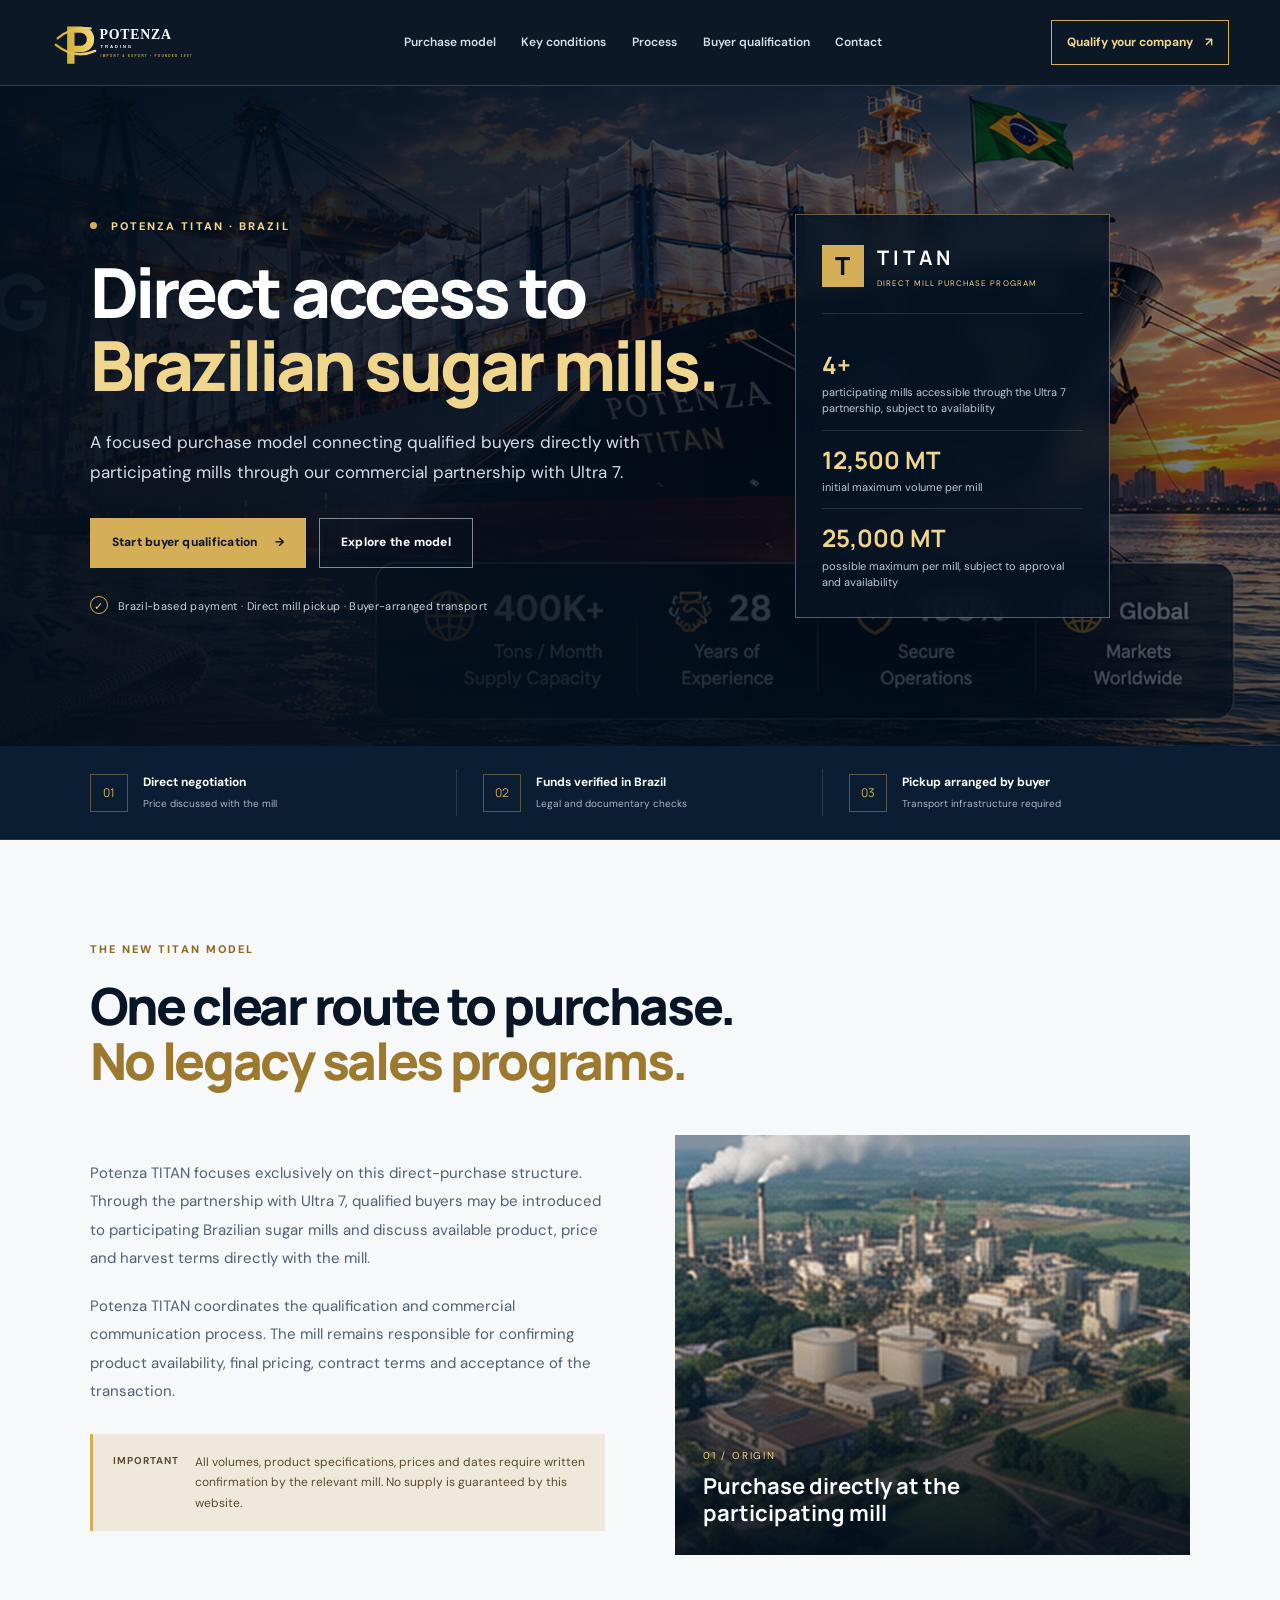
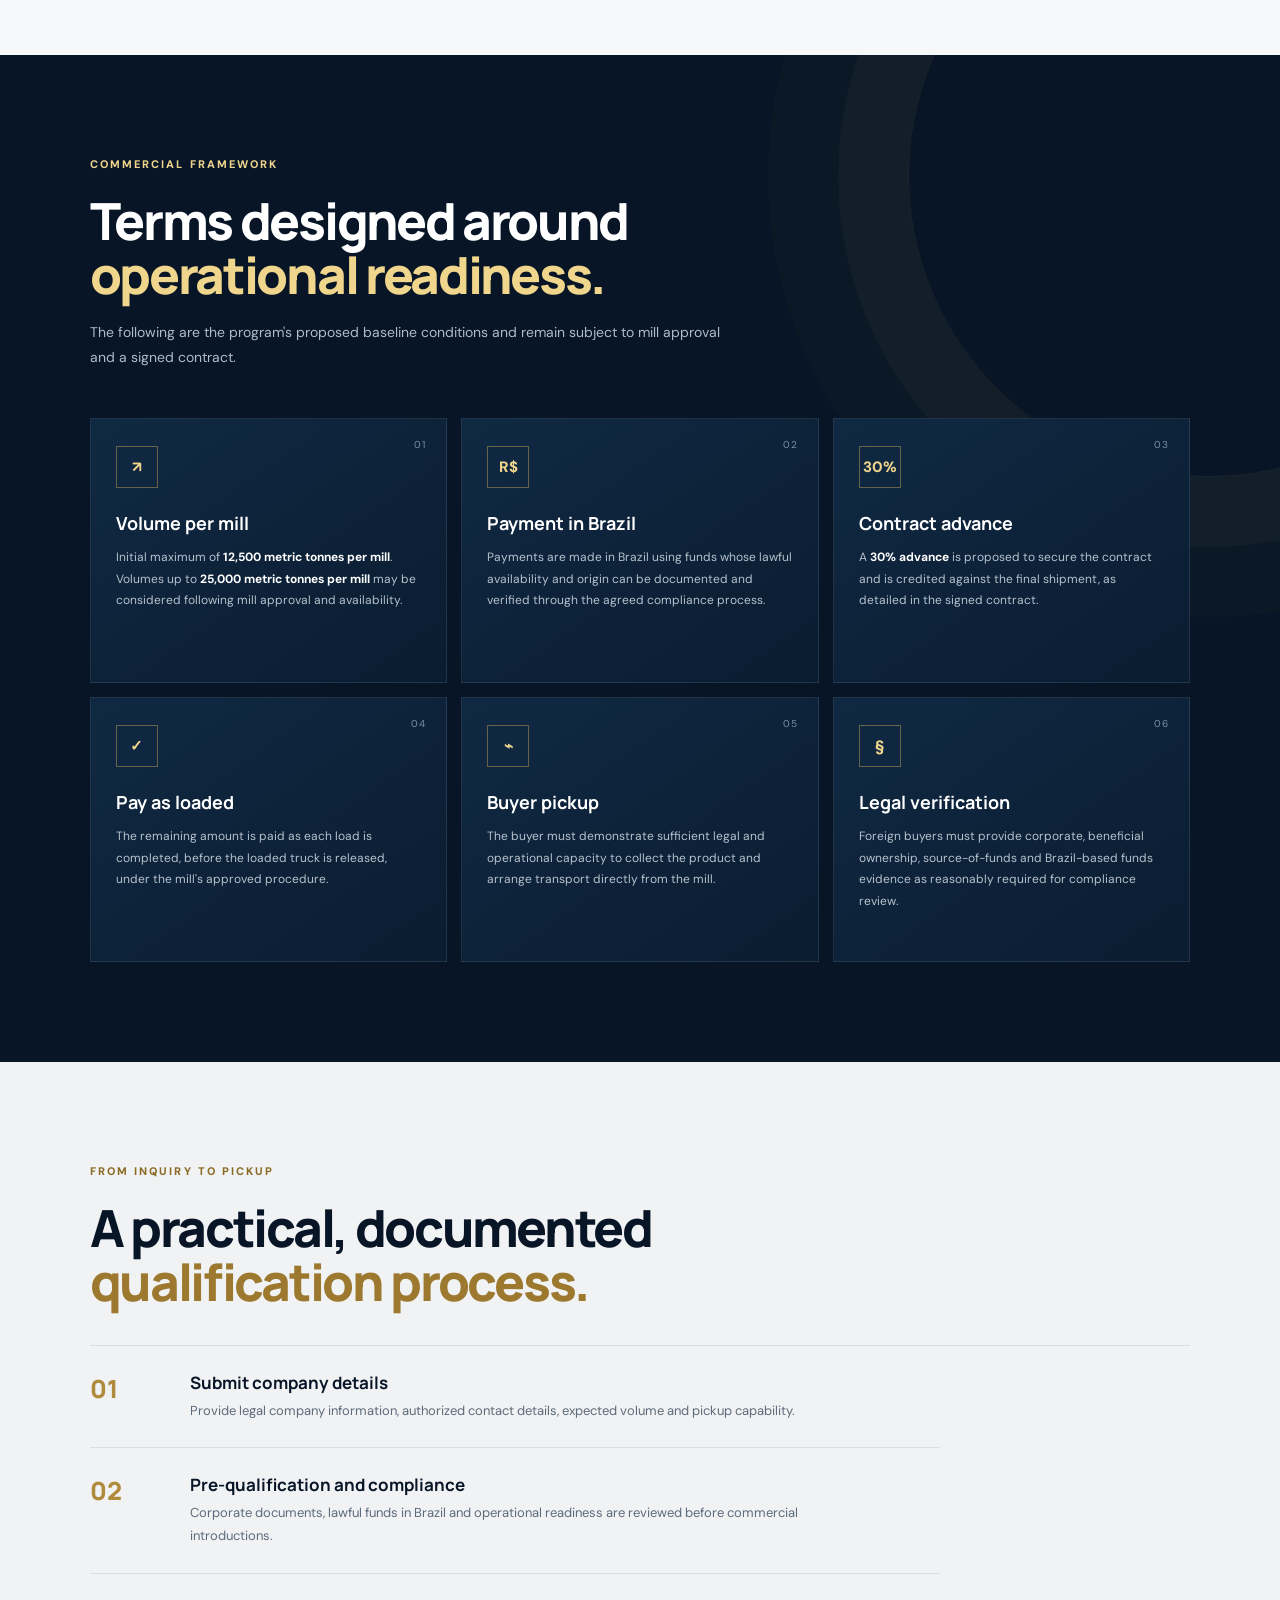
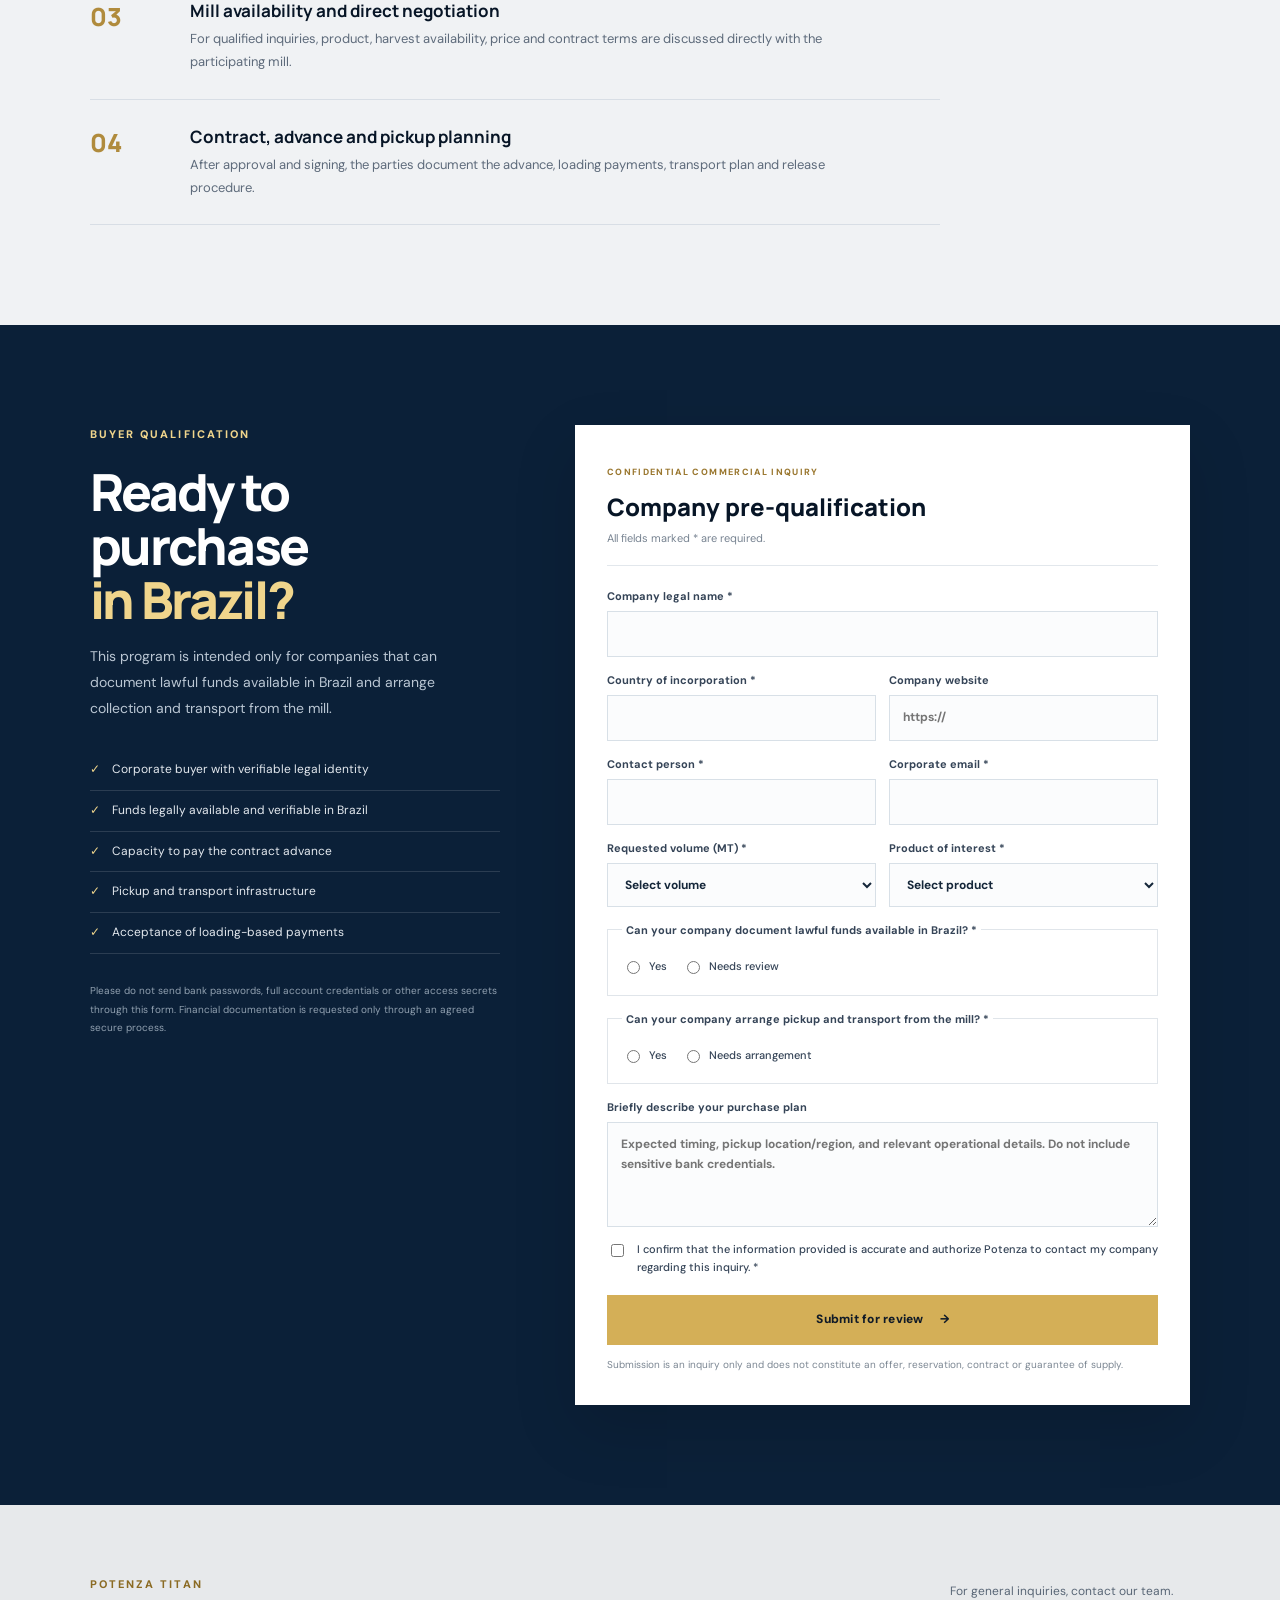
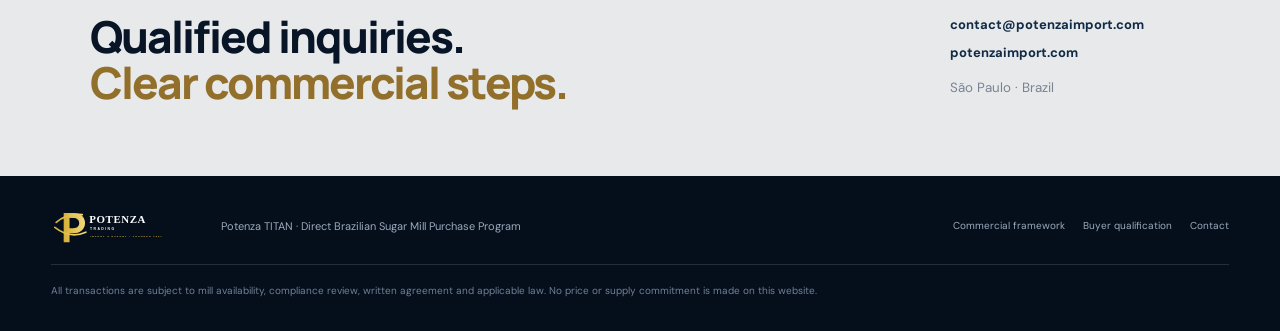
==== index.html @ fa953b63 "atualização  TITAN V6 - Ultra 7" ====
<!doctype html>
<html lang="en">
<head>
  <meta charset="utf-8">
  <meta name="viewport" content="width=device-width, initial-scale=1">
  <title>Potenza TITAN | Direct Brazilian Sugar Mill Purchases</title>
  <meta name="description" content="Potenza TITAN, in partnership with Ultra 7, connects qualified buyers with participating Brazilian sugar mills for direct, Brazil-based purchases and mill pickup.">
  <meta name="theme-color" content="#071526">
  <meta property="og:title" content="Potenza TITAN | Direct Mill Purchase Program">
  <meta property="og:description" content="Qualified buyers. Direct mill negotiations. Payment and pickup in Brazil.">
  <meta property="og:image" content="assets/images/hero-port.jpg">
  <link rel="icon" href="assets/logos/favicon.svg" type="image/svg+xml">
  <link rel="stylesheet" href="style.css">
  <link rel="canonical" href="https://potenzaimport.com/">
  <link rel="manifest" href="manifest.json">
</head>
<body>
<header class="site-header">
  <a class="brand" href="#home" aria-label="Potenza TITAN home"><img src="assets/logos/potenza-logo.svg" alt="Potenza Global Commodities"></a>
  <button class="menu-button" aria-label="Open navigation" aria-expanded="false" onclick="toggleMenu()">☰</button>
  <nav id="mainNav" aria-label="Main navigation">
    <a href="#model">Purchase model</a>
    <a href="#terms">Key conditions</a>
    <a href="#process">Process</a>
    <a href="#qualification">Buyer qualification</a>
    <a href="#contact">Contact</a>
  </nav>
  <a class="header-cta" href="#qualification">Qualify your company <span>↗</span></a>
</header>

<main>
  <section class="hero" id="home">
    <div class="hero-shade"></div>
    <div class="hero-copy">
      <p class="eyebrow"><span class="eyebrow-dot"></span> POTENZA TITAN · BRAZIL</p>
      <h1>Direct access to<br><em>Brazilian sugar mills.</em></h1>
      <p class="hero-lead">A focused purchase model connecting qualified buyers directly with participating mills through our commercial partnership with Ultra 7.</p>
      <div class="hero-actions">
        <a class="button button-gold" href="#qualification">Start buyer qualification <span>→</span></a>
        <a class="button button-ghost" href="#model">Explore the model</a>
      </div>
      <div class="hero-note"><span class="check-mark">✓</span> Brazil-based payment · Direct mill pickup · Buyer-arranged transport</div>
    </div>
    <aside class="hero-panel">
      <div class="panel-top"><span class="panel-mark">T</span><div><strong>TITAN</strong><small>DIRECT MILL PURCHASE PROGRAM</small></div></div>
      <div class="panel-divider"></div>
      <div class="panel-stat"><strong>4+</strong><span>participating mills accessible through the Ultra 7 partnership, subject to availability</span></div>
      <div class="panel-stat"><strong>12,500 MT</strong><span>initial maximum volume per mill</span></div>
      <div class="panel-stat"><strong>25,000 MT</strong><span>possible maximum per mill, subject to approval and availability</span></div>
    </aside>
  </section>

  <section class="proof-strip" aria-label="Program principles">
    <div><span class="proof-icon">01</span><p><strong>Direct negotiation</strong><small>Price discussed with the mill</small></p></div>
    <div><span class="proof-icon">02</span><p><strong>Funds verified in Brazil</strong><small>Legal and documentary checks</small></p></div>
    <div><span class="proof-icon">03</span><p><strong>Pickup arranged by buyer</strong><small>Transport infrastructure required</small></p></div>
  </section>

  <section class="section intro-section" id="model">
    <div class="section-heading">
      <p class="eyebrow eyebrow-dark">THE NEW TITAN MODEL</p>
      <h2>One clear route to purchase.<br><em>No legacy sales programs.</em></h2>
    </div>
    <div class="intro-grid">
      <div class="intro-copy">
        <p>Potenza TITAN focuses exclusively on this direct-purchase structure. Through the partnership with Ultra 7, qualified buyers may be introduced to participating Brazilian sugar mills and discuss available product, price and harvest terms directly with the mill.</p>
        <p>Potenza TITAN coordinates the qualification and commercial communication process. The mill remains responsible for confirming product availability, final pricing, contract terms and acceptance of the transaction.</p>
        <div class="notice"><strong>Important</strong><span>All volumes, product specifications, prices and dates require written confirmation by the relevant mill. No supply is guaranteed by this website.</span></div>
      </div>
      <div class="image-card"><img src="assets/images/mill.jpg" alt="Sugar mill in Brazil"><div class="image-card-caption"><span>01 / ORIGIN</span><strong>Purchase directly at the participating mill</strong></div></div>
    </div>
  </section>

  <section class="section terms-section" id="terms">
    <div class="section-heading section-heading-light">
      <p class="eyebrow">COMMERCIAL FRAMEWORK</p>
      <h2>Terms designed around<br><em>operational readiness.</em></h2>
      <p class="section-subtitle">The following are the program's proposed baseline conditions and remain subject to mill approval and a signed contract.</p>
    </div>
    <div class="terms-grid">
      <article class="term-card"><span class="term-number">01</span><div class="term-icon">↗</div><h3>Volume per mill</h3><p>Initial maximum of <strong>12,500 metric tonnes per mill</strong>. Volumes up to <strong>25,000 metric tonnes per mill</strong> may be considered following mill approval and availability.</p></article>
      <article class="term-card"><span class="term-number">02</span><div class="term-icon">R$</div><h3>Payment in Brazil</h3><p>Payments are made in Brazil using funds whose lawful availability and origin can be documented and verified through the agreed compliance process.</p></article>
      <article class="term-card"><span class="term-number">03</span><div class="term-icon">30%</div><h3>Contract advance</h3><p>A <strong>30% advance</strong> is proposed to secure the contract and is credited against the final shipment, as detailed in the signed contract.</p></article>
      <article class="term-card"><span class="term-number">04</span><div class="term-icon">✓</div><h3>Pay as loaded</h3><p>The remaining amount is paid as each load is completed, before the loaded truck is released, under the mill's approved procedure.</p></article>
      <article class="term-card"><span class="term-number">05</span><div class="term-icon">⌁</div><h3>Buyer pickup</h3><p>The buyer must demonstrate sufficient legal and operational capacity to collect the product and arrange transport directly from the mill.</p></article>
      <article class="term-card"><span class="term-number">06</span><div class="term-icon">§</div><h3>Legal verification</h3><p>Foreign buyers must provide corporate, beneficial ownership, source-of-funds and Brazil-based funds evidence as reasonably required for compliance review.</p></article>
    </div>
  </section>

  <section class="section process-section" id="process">
    <div class="section-heading">
      <p class="eyebrow eyebrow-dark">FROM INQUIRY TO PICKUP</p>
      <h2>A practical, documented<br><em>qualification process.</em></h2>
    </div>
    <div class="process-list">
      <article><span>01</span><div><h3>Submit company details</h3><p>Provide legal company information, authorized contact details, expected volume and pickup capability.</p></div></article>
      <article><span>02</span><div><h3>Pre-qualification and compliance</h3><p>Corporate documents, lawful funds in Brazil and operational readiness are reviewed before commercial introductions.</p></div></article>
      <article><span>03</span><div><h3>Mill availability and direct negotiation</h3><p>For qualified inquiries, product, harvest availability, price and contract terms are discussed directly with the participating mill.</p></div></article>
      <article><span>04</span><div><h3>Contract, advance and pickup planning</h3><p>After approval and signing, the parties document the advance, loading payments, transport plan and release procedure.</p></div></article>
    </div>
  </section>

  <section class="qualification-section" id="qualification">
    <div class="qualification-copy">
      <p class="eyebrow">BUYER QUALIFICATION</p>
      <h2>Ready to purchase<br><em>in Brazil?</em></h2>
      <p>This program is intended only for companies that can document lawful funds available in Brazil and arrange collection and transport from the mill.</p>
      <ul class="check-list">
        <li>Corporate buyer with verifiable legal identity</li>
        <li>Funds legally available and verifiable in Brazil</li>
        <li>Capacity to pay the contract advance</li>
        <li>Pickup and transport infrastructure</li>
        <li>Acceptance of loading-based payments</li>
      </ul>
      <p class="small-note">Please do not send bank passwords, full account credentials or other access secrets through this form. Financial documentation is requested only through an agreed secure process.</p>
    </div>
    <form class="qualification-form" name="buyer-qualification" method="POST" data-netlify="true" netlify-honeypot="bot-field" action="/thank-you.html">
      <input type="hidden" name="form-name" value="buyer-qualification">
      <p class="hidden"><label>Do not fill this out: <input name="bot-field"></label></p>
      <div class="form-heading"><span>CONFIDENTIAL COMMERCIAL INQUIRY</span><h3>Company pre-qualification</h3><p>All fields marked * are required.</p></div>
      <label>Company legal name *<input type="text" name="company_name" autocomplete="organization" required></label>
      <div class="form-row">
        <label>Country of incorporation *<input type="text" name="country" required></label>
        <label>Company website<input type="url" name="website" placeholder="https://"></label>
      </div>
      <div class="form-row">
        <label>Contact person *<input type="text" name="contact_person" autocomplete="name" required></label>
        <label>Corporate email *<input type="email" name="email" autocomplete="email" required></label>
      </div>
      <div class="form-row">
        <label>Requested volume (MT) *<select name="volume" required><option value="">Select volume</option><option>Up to 5,000 MT</option><option>5,001–12,500 MT</option><option>12,501–25,000 MT (subject to mill approval)</option></select></label>
        <label>Product of interest *<select name="product" required><option value="">Select product</option><option>ICUMSA 45 — subject to availability</option><option>VHP sugar — subject to availability</option><option>Open to mill availability</option></select></label>
      </div>
      <fieldset><legend>Can your company document lawful funds available in Brazil? *</legend><label class="radio-option"><input type="radio" name="funds_in_brazil" value="Yes" required> Yes</label><label class="radio-option"><input type="radio" name="funds_in_brazil" value="Needs review"> Needs review</label></fieldset>
      <fieldset><legend>Can your company arrange pickup and transport from the mill? *</legend><label class="radio-option"><input type="radio" name="pickup_transport" value="Yes" required> Yes</label><label class="radio-option"><input type="radio" name="pickup_transport" value="Needs arrangement"> Needs arrangement</label></fieldset>
      <label>Briefly describe your purchase plan<textarea name="purchase_plan" rows="4" placeholder="Expected timing, pickup location/region, and relevant operational details. Do not include sensitive bank credentials."></textarea></label>
      <label class="consent"><input type="checkbox" name="consent" value="Accepted" required> I confirm that the information provided is accurate and authorize Potenza to contact my company regarding this inquiry. *</label>
      <button class="button button-gold form-submit" type="submit">Submit for review <span>→</span></button>
      <p class="form-footnote">Submission is an inquiry only and does not constitute an offer, reservation, contract or guarantee of supply.</p>
    </form>
  </section>

  <section class="contact-band" id="contact">
    <div><p class="eyebrow">POTENZA TITAN</p><h2>Qualified inquiries.<br><em>Clear commercial steps.</em></h2></div>
    <div class="contact-details"><p>For general inquiries, contact our team.</p><a href="mailto:contact@potenzaimport.com">contact@potenzaimport.com</a><a href="https://potenzaimport.com">potenzaimport.com</a><small>São Paulo · Brazil</small></div>
  </section>
</main>

<footer class="site-footer">
  <a class="footer-brand" href="#home"><img src="assets/logos/potenza-logo.svg" alt="Potenza"></a>
  <p>Potenza TITAN · Direct Brazilian Sugar Mill Purchase Program</p>
  <div><a href="#terms">Commercial framework</a><a href="#qualification">Buyer qualification</a><a href="mailto:contact@potenzaimport.com">Contact</a></div>
  <small>All transactions are subject to mill availability, compliance review, written agreement and applicable law. No price or supply commitment is made on this website.</small>
</footer>
<script>
function toggleMenu(){
  const nav = document.getElementById('mainNav');
  const button = document.querySelector('.menu-button');
  const open = nav.classList.toggle('open');
  button.setAttribute('aria-expanded', String(open));
}
document.querySelectorAll('#mainNav a').forEach(a => a.addEventListener('click', () => {
  document.getElementById('mainNav').classList.remove('open');
  document.querySelector('.menu-button').setAttribute('aria-expanded','false');
}));
</script>
</body>
</html>
---- style.css ----
@import url('https://fonts.googleapis.com/css2?family=DM+Sans:wght@400;500;600;700&family=Manrope:wght@400;500;600;700;800&display=swap');
:root{--navy:#071526;--navy2:#0b2038;--navy3:#102b49;--gold:#d4af57;--gold2:#f0d58c;--white:#f7f8fa;--muted:#aab6c4;--ink:#122235;--line:rgba(255,255,255,.13);--max:1200px}
*{box-sizing:border-box}html{scroll-behavior:smooth;scroll-padding-top:95px}body{margin:0;background:#f7f8fa;color:var(--ink);font-family:'DM Sans',Arial,sans-serif;line-height:1.65}a{color:inherit;text-decoration:none}img{display:block;max-width:100%}button,input,select,textarea{font:inherit}.site-header{height:86px;position:sticky;top:0;z-index:50;display:flex;align-items:center;gap:28px;padding:0 max(4vw,24px);background:rgba(5,17,31,.97);border-bottom:1px solid rgba(212,175,87,.25);backdrop-filter:blur(14px)}.brand{width:184px;flex-shrink:0}.brand img{width:100%;max-height:52px;object-fit:contain;object-position:left center}.site-header nav{display:flex;align-items:center;justify-content:center;gap:clamp(12px,2vw,28px);flex:1}.site-header nav a{color:#d8e0e8;font-size:12px;font-weight:600;white-space:nowrap;transition:color .2s}.site-header nav a:hover,.site-footer a:hover{color:var(--gold2)}.header-cta{border:1px solid var(--gold);color:var(--gold2);font-size:12px;font-weight:700;padding:12px 15px;white-space:nowrap}.header-cta span{margin-left:9px}.menu-button{display:none;background:transparent;border:1px solid var(--line);color:#fff;padding:7px 12px;font-size:22px}.hero{position:relative;isolation:isolate;min-height:660px;background:var(--navy) url('assets/images/hero-port.jpg') center/cover no-repeat;display:flex;align-items:center;padding:85px max(7vw,28px);gap:55px;color:#fff;overflow:hidden}.hero-shade{position:absolute;inset:0;z-index:-1;background:linear-gradient(90deg,rgba(4,15,29,.96) 0%,rgba(4,15,29,.83) 43%,rgba(4,15,29,.42) 100%),linear-gradient(0deg,rgba(4,15,29,.55),transparent 60%)}.hero-copy{width:min(650px,65%);position:relative}.eyebrow{margin:0 0 20px;color:var(--gold2);font-size:11px;letter-spacing:.19em;font-weight:800}.eyebrow-dot{display:inline-block;width:7px;height:7px;background:var(--gold);border-radius:50%;margin-right:9px;vertical-align:1px}.hero h1,.section-heading h2,.qualification-copy h2,.contact-band h2{font-family:Manrope,Arial,sans-serif;font-size:clamp(40px,5.4vw,70px);line-height:1.06;letter-spacing:-.045em;margin:0 0 25px;font-weight:800}.hero h1 em,.section-heading h2 em,.qualification-copy h2 em,.contact-band h2 em{color:var(--gold2);font-style:normal}.hero-lead{font-size:17px;color:#d4dde7;max-width:580px;line-height:1.8;margin:0 0 30px}.hero-actions{display:flex;gap:13px;flex-wrap:wrap}.button{display:inline-flex;align-items:center;justify-content:center;gap:16px;min-height:50px;padding:0 21px;font-size:12px;font-weight:800;letter-spacing:.02em;border:1px solid transparent;cursor:pointer;transition:transform .2s,background .2s}.button:hover{transform:translateY(-2px)}.button-gold{background:var(--gold);color:#101a27}.button-gold:hover{background:var(--gold2)}.button-ghost{border-color:rgba(255,255,255,.5);color:#fff;background:rgba(8,22,39,.3)}.hero-note{margin-top:28px;color:#c9d2dc;font-size:11px;letter-spacing:.03em}.check-mark{display:inline-grid;place-items:center;width:18px;height:18px;border:1px solid var(--gold);color:var(--gold2);border-radius:50%;margin-right:7px}.hero-panel{width:315px;flex-shrink:0;padding:26px;background:rgba(6,20,37,.82);border:1px solid rgba(212,175,87,.48);box-shadow:0 25px 80px #02091255;backdrop-filter:blur(12px)}.panel-top{display:flex;align-items:center;gap:13px}.panel-mark{display:grid;place-items:center;width:42px;height:42px;background:var(--gold);color:var(--navy);font-family:Manrope;font-size:25px;font-weight:800}.panel-top strong{display:block;font-family:Manrope;letter-spacing:.2em;font-size:20px}.panel-top small{display:block;color:var(--gold2);font-size:8px;letter-spacing:.13em;margin-top:3px}.panel-divider{height:1px;background:var(--line);margin:22px 0}.panel-stat{padding:13px 0;border-bottom:1px solid var(--line)}.panel-stat:last-child{border:0;padding-bottom:0}.panel-stat strong{display:block;font-family:Manrope;color:var(--gold2);font-size:24px;line-height:1.3}.panel-stat span{display:block;color:#bdc8d4;font-size:11px;line-height:1.5;margin-top:4px}.proof-strip{display:grid;grid-template-columns:repeat(3,1fr);background:#0a1d32;color:#fff;padding:23px max(7vw,28px);border-bottom:1px solid #d4af5730}.proof-strip>div{display:flex;align-items:center;gap:15px;padding:4px 26px;border-right:1px solid var(--line)}.proof-strip>div:first-child{padding-left:0}.proof-strip>div:last-child{border:0}.proof-icon{font-family:Manrope;font-size:12px;color:var(--gold);border:1px solid #d4af5766;width:38px;height:38px;display:grid;place-items:center;flex-shrink:0}.proof-strip p{margin:0}.proof-strip strong,.proof-strip small{display:block}.proof-strip strong{font-size:12px}.proof-strip small{font-size:10px;color:#aab6c4;margin-top:3px}.section{padding:100px max(7vw,28px)}.intro-section{background:#f7f8fa}.section-heading{max-width:780px;margin-bottom:48px}.eyebrow-dark{color:#8b6b24}.section-heading h2,.qualification-copy h2,.contact-band h2{font-size:clamp(34px,4vw,52px);color:var(--navy);margin-bottom:18px}.section-heading h2 em{color:#9c792f}.intro-grid{display:grid;grid-template-columns:1fr 1fr;gap:70px;align-items:center}.intro-copy p{color:#526173;font-size:15px;line-height:1.9;margin:0 0 19px}.notice{display:flex;gap:16px;padding:18px 20px;border-left:3px solid var(--gold);background:#efe9db;color:#5a4b2e;font-size:12px;line-height:1.7;margin-top:28px}.notice strong{flex-shrink:0;text-transform:uppercase;font-size:10px;letter-spacing:.1em}.image-card{height:420px;position:relative;overflow:hidden;background:var(--navy)}.image-card img{width:100%;height:100%;object-fit:cover;filter:saturate(.8)}.image-card:after{content:"";position:absolute;inset:35% 0 0;background:linear-gradient(transparent,rgba(4,15,29,.92))}.image-card-caption{position:absolute;z-index:1;left:28px;right:28px;bottom:27px;color:#fff}.image-card-caption span{display:block;color:var(--gold2);font-size:10px;letter-spacing:.18em;margin-bottom:8px}.image-card-caption strong{display:block;font:700 22px Manrope;max-width:330px;line-height:1.25}.terms-section{background:var(--navy);color:#fff;position:relative;overflow:hidden}.terms-section:before{content:"";position:absolute;width:600px;height:600px;border:1px solid #d4af5718;border-radius:50%;right:-230px;top:-180px;box-shadow:0 0 0 70px #d4af5708,0 0 0 140px #d4af5705}.section-heading-light{position:relative}.section-heading-light h2{color:#fff}.section-heading-light h2 em{color:var(--gold2)}.section-subtitle{color:#aebbc9;font-size:14px;max-width:650px;line-height:1.8}.terms-grid{display:grid;grid-template-columns:repeat(3,1fr);gap:14px;position:relative}.term-card{position:relative;min-height:265px;padding:27px 25px;background:linear-gradient(145deg,#102943,#0a1c30);border:1px solid #ffffff16}.term-number{position:absolute;right:20px;top:18px;color:#7890a8;font-size:10px;letter-spacing:.1em}.term-icon{display:grid;place-items:center;width:42px;height:42px;border:1px solid #d4af5770;color:var(--gold2);font-size:15px;font-weight:800;margin-bottom:23px}.term-card h3{font:700 18px Manrope;margin:0 0 12px}.term-card p{font-size:12px;line-height:1.8;color:#b6c2ce;margin:0}.term-card p strong{color:#fff}.process-section{background:#f0f2f4}.process-section .section-heading{margin-bottom:36px}.process-list{border-top:1px solid #d8dee5}.process-list article{display:grid;grid-template-columns:80px 1fr;gap:20px;padding:25px 0;border-bottom:1px solid #d8dee5;max-width:850px}.process-list article>span{font:800 25px Manrope;color:#b08b3c}.process-list h3{font:700 17px Manrope;margin:0 0 5px;color:var(--navy)}.process-list p{margin:0;color:#5e6b7b;font-size:13px;max-width:680px;line-height:1.8}.qualification-section{display:grid;grid-template-columns:.8fr 1.2fr;gap:75px;padding:100px max(7vw,28px);background:#0b2038;color:#fff}.qualification-copy h2{color:#fff}.qualification-copy p:not(.eyebrow){color:#bac6d3;font-size:14px;line-height:1.85}.check-list{list-style:none;padding:0;margin:28px 0}.check-list li{padding:10px 0;border-bottom:1px solid var(--line);color:#e3e8ee;font-size:12px}.check-list li:before{content:"✓";color:var(--gold2);margin-right:12px}.small-note{font-size:10px!important;color:#91a0b0!important}.qualification-form{background:#fff;color:var(--ink);padding:32px;box-shadow:0 24px 60px #0002}.form-heading{border-bottom:1px solid #e2e7ec;padding-bottom:18px;margin-bottom:21px}.form-heading span{font-size:9px;letter-spacing:.15em;color:#9a772f;font-weight:800}.form-heading h3{font:800 24px Manrope;color:var(--navy);margin:6px 0}.form-heading p{margin:0;color:#778391;font-size:11px}.qualification-form label{display:block;font-size:11px;font-weight:700;color:#354457;margin:0 0 14px}.qualification-form input:not([type=checkbox]):not([type=radio]),.qualification-form select,.qualification-form textarea{display:block;width:100%;border:1px solid #d8e0e7;background:#fbfcfd;padding:12px 13px;margin-top:6px;border-radius:0;color:#15273a;font-size:12px;outline:none}.qualification-form input:focus,.qualification-form select:focus,.qualification-form textarea:focus{border-color:#b58c3b;box-shadow:0 0 0 2px #d4af5722}.form-row{display:grid;grid-template-columns:1fr 1fr;gap:13px}.qualification-form fieldset{border:1px solid #e0e5ea;padding:12px 14px;margin:0 0 14px}.qualification-form legend{font-size:11px;font-weight:700;color:#354457;padding:0 4px}.radio-option{display:inline-flex!important;align-items:center;gap:6px;margin:6px 15px 0 0!important;font-weight:500!important}.consent{display:flex!important;gap:10px;align-items:flex-start;font-weight:500!important;line-height:1.6}.consent input{margin-top:3px;flex-shrink:0}.form-submit{width:100%;border:0;margin-top:4px}.form-footnote{font-size:10px;color:#7c8793;line-height:1.6;margin:12px 0 0}.hidden{display:none}.contact-band{display:flex;justify-content:space-between;gap:50px;align-items:center;padding:70px max(7vw,28px);background:#e7e9eb}.contact-band h2{font-size:clamp(30px,3.6vw,44px);margin:0}.contact-band h2 em{color:#92702b}.contact-band .eyebrow{color:#8b6b24}.contact-details{display:flex;flex-direction:column;align-items:flex-start;gap:7px;min-width:240px}.contact-details p{margin:0 0 5px;color:#596676;font-size:12px}.contact-details a{font-weight:700;color:#112a45;font-size:13px}.contact-details small{color:#798492;margin-top:6px}.site-footer{display:grid;grid-template-columns:150px 1fr auto;gap:20px;align-items:center;padding:32px max(4vw,24px);background:#050f1c;color:#9caaba}.footer-brand img{max-width:145px;max-height:42px;object-fit:contain;object-position:left}.site-footer p{font-size:11px;margin:0}.site-footer>div{display:flex;gap:18px}.site-footer>div a{font-size:10px}.site-footer>small{grid-column:1/-1;border-top:1px solid var(--line);padding-top:17px;font-size:10px;color:#718094;line-height:1.7}
@media(max-width:1100px){.site-header{gap:16px}.brand{width:150px}.site-header nav{gap:12px}.site-header nav a{font-size:11px}.header-cta{padding:10px;font-size:10px}.hero{gap:28px}.hero-panel{width:280px}.qualification-section{gap:35px}}
@media(max-width:850px){.site-header{height:74px;justify-content:space-between}.brand{width:165px}.menu-button{display:block;order:3}.header-cta{margin-left:auto}.site-header nav{display:none;position:absolute;left:0;right:0;top:74px;background:#071526;padding:20px 25px 25px;align-items:stretch;flex-direction:column;border-bottom:1px solid #d4af5740}.site-header nav.open{display:flex}.site-header nav a{font-size:13px;padding:8px 0}.hero{min-height:unset;display:block;padding:75px 28px 35px}.hero-copy{width:100%;max-width:660px}.hero-panel{width:100%;max-width:560px;margin:48px 0 0}.proof-strip{grid-template-columns:1fr;padding-top:10px;padding-bottom:10px}.proof-strip>div,.proof-strip>div:first-child{padding:14px 0;border-right:0;border-bottom:1px solid var(--line)}.proof-strip>div:last-child{border:0}.section{padding:75px 28px}.intro-grid,.qualification-section{grid-template-columns:1fr}.intro-grid{gap:35px}.image-card{height:350px}.terms-grid{grid-template-columns:repeat(2,1fr)}.qualification-section{padding:75px 28px}.qualification-copy{max-width:650px}.contact-band{padding:55px 28px;align-items:flex-start;flex-direction:column;gap:28px}.site-footer{grid-template-columns:130px 1fr}.site-footer>div{grid-column:1/-1;flex-wrap:wrap}.site-footer>small{grid-column:1/-1}}
@media(max-width:560px){.header-cta{font-size:9px;padding:9px}.brand{width:125px}.hero{padding:60px 22px 28px}.hero h1{font-size:42px}.hero-lead{font-size:15px}.hero-actions{display:grid}.button{width:100%}.hero-panel{padding:21px}.section{padding:65px 22px}.section-heading h2,.qualification-copy h2{font-size:35px}.intro-grid{gap:25px}.image-card{height:290px}.terms-grid{grid-template-columns:1fr}.term-card{min-height:unset}.process-list article{grid-template-columns:46px 1fr;gap:12px}.process-list article>span{font-size:20px}.qualification-section{padding:65px 18px}.qualification-form{padding:22px 17px}.form-row{grid-template-columns:1fr;gap:0}.contact-band{padding:50px 22px}.site-footer{padding:28px 22px;grid-template-columns:1fr}.site-footer p{line-height:1.7}.site-footer>div{gap:14px}.site-footer>small{font-size:9px}}
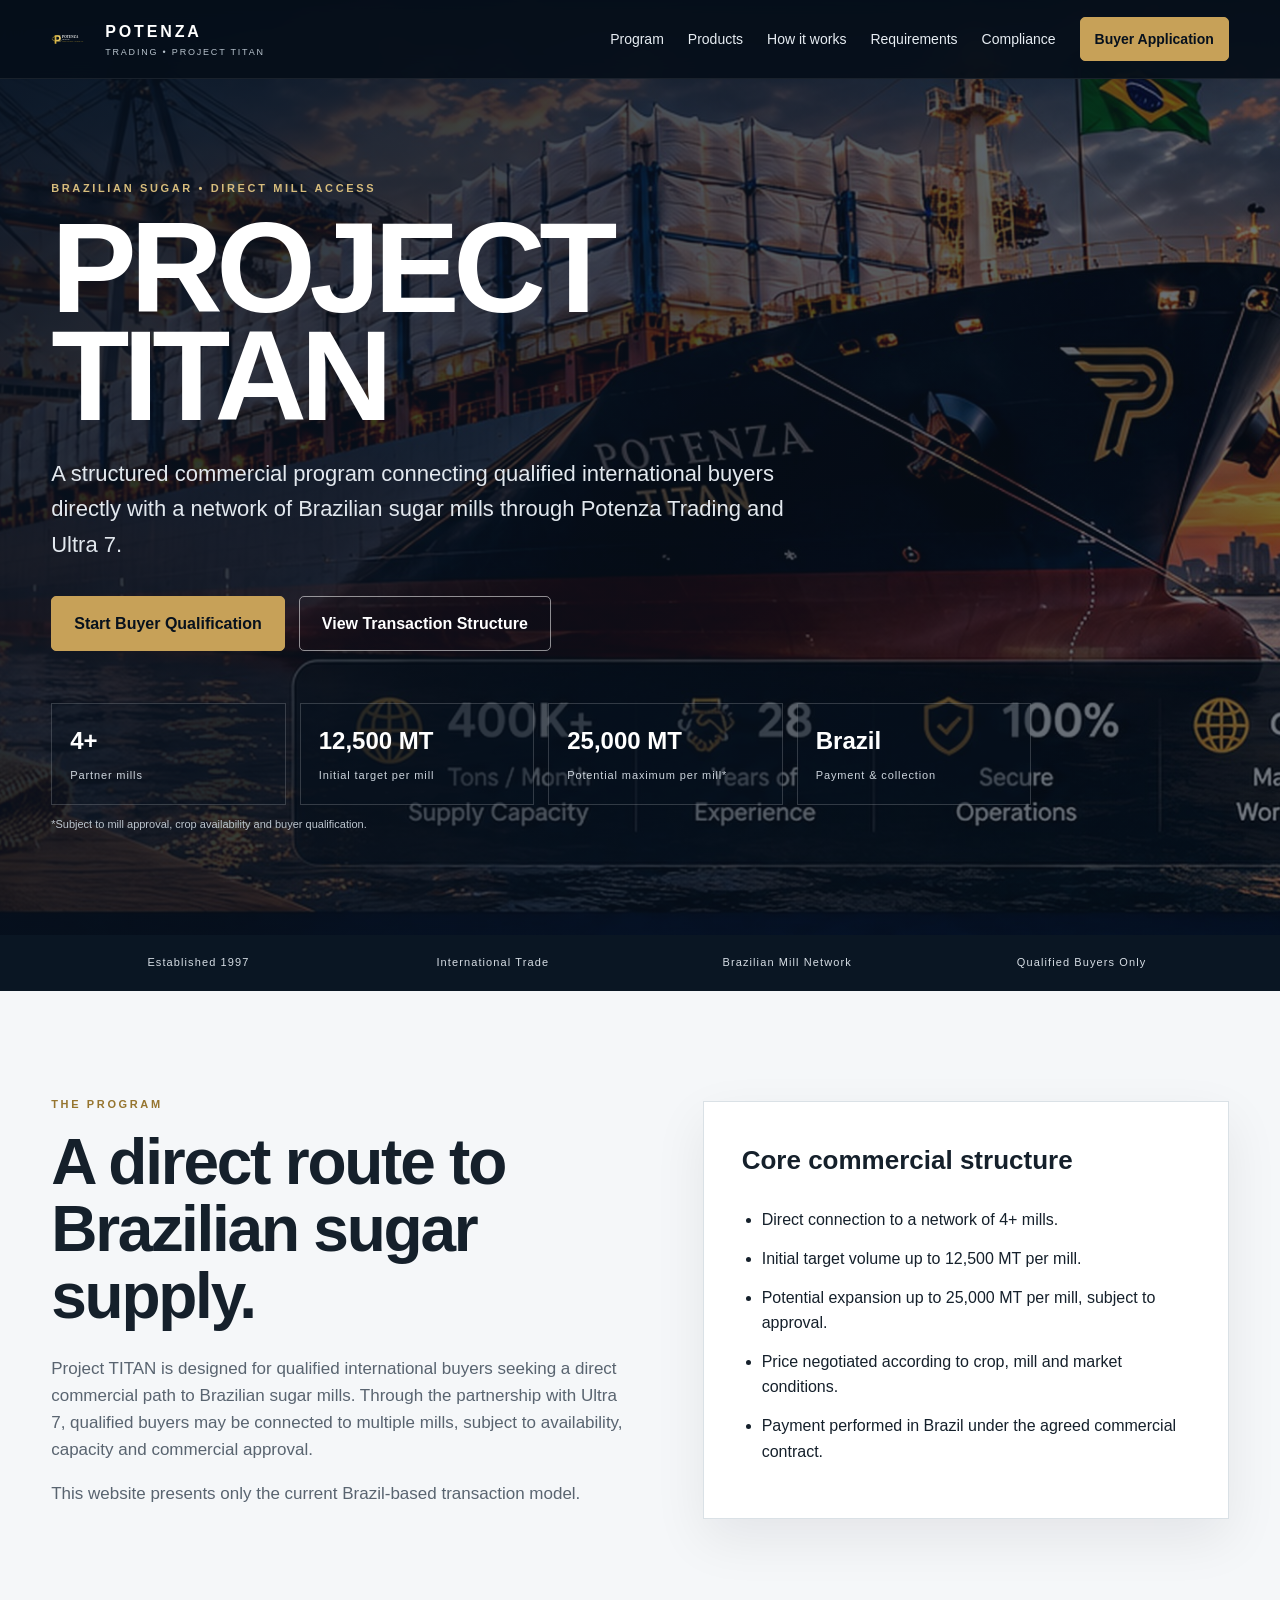
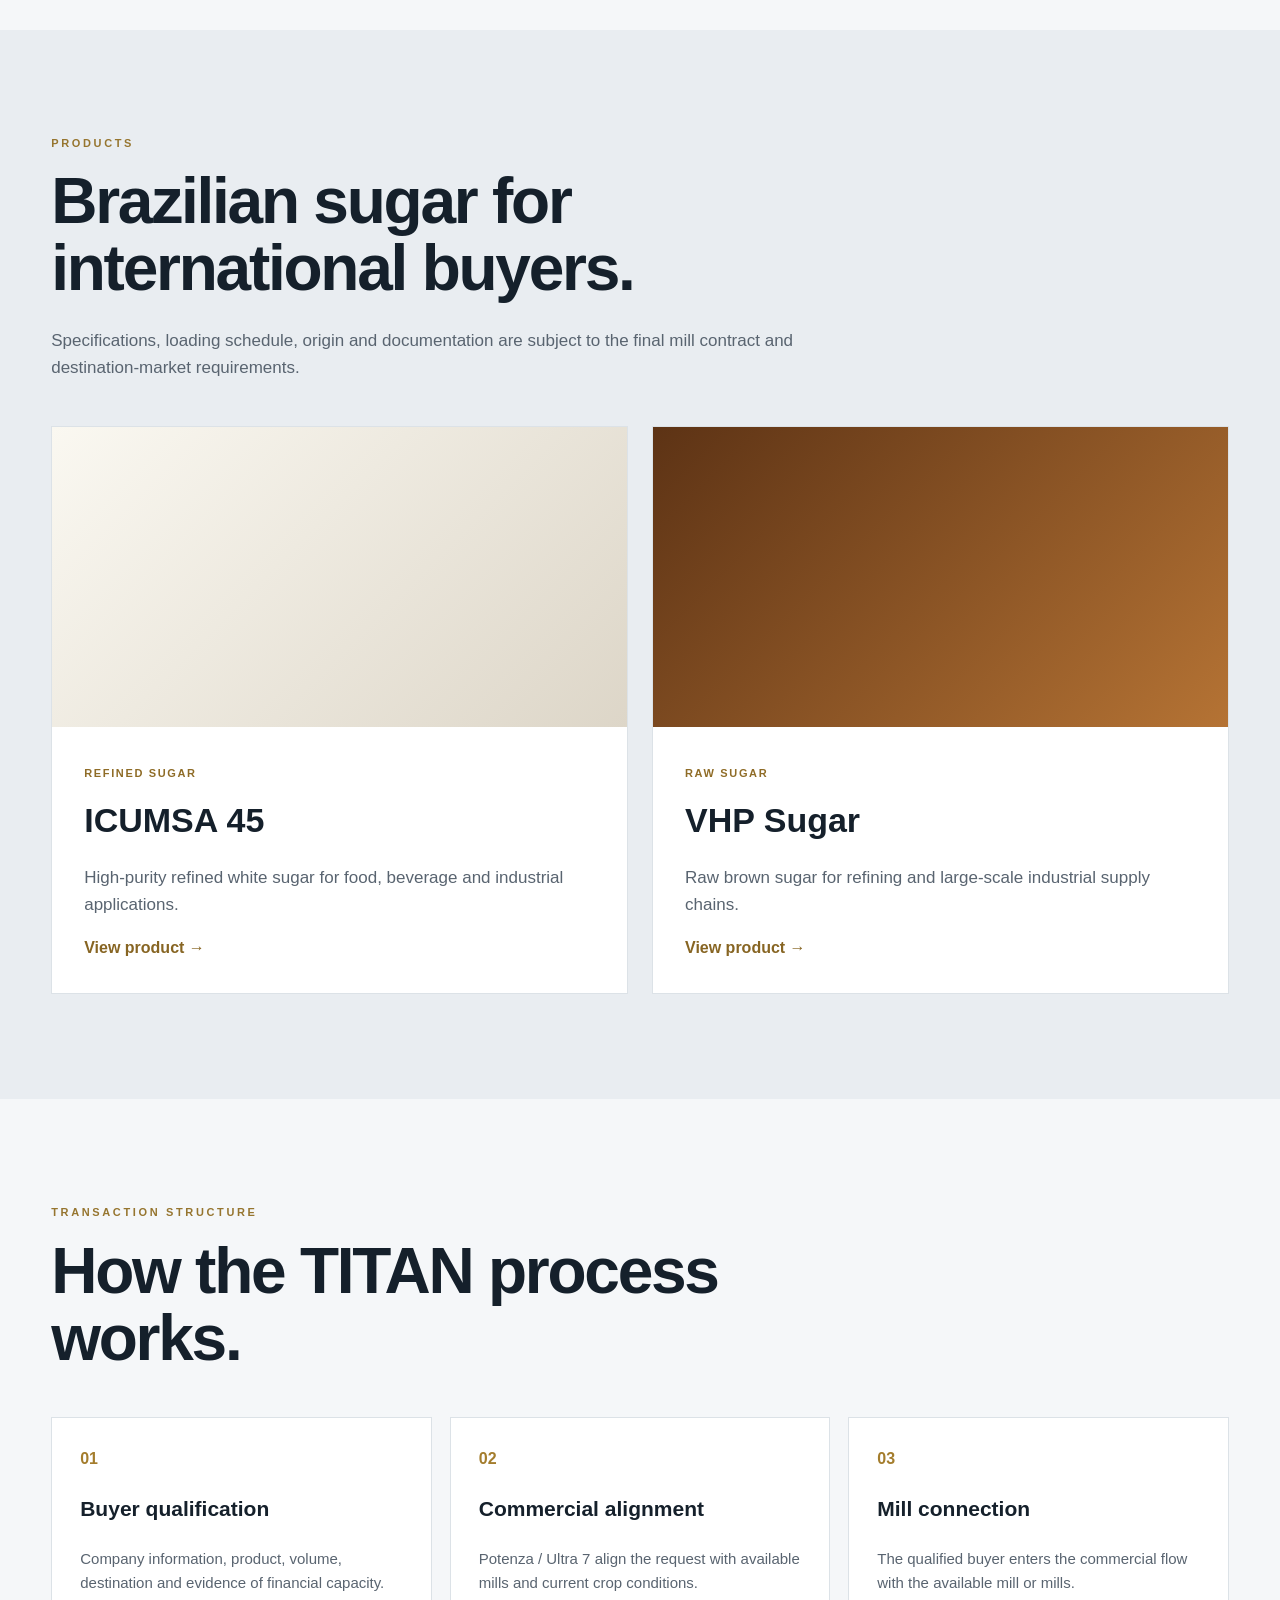
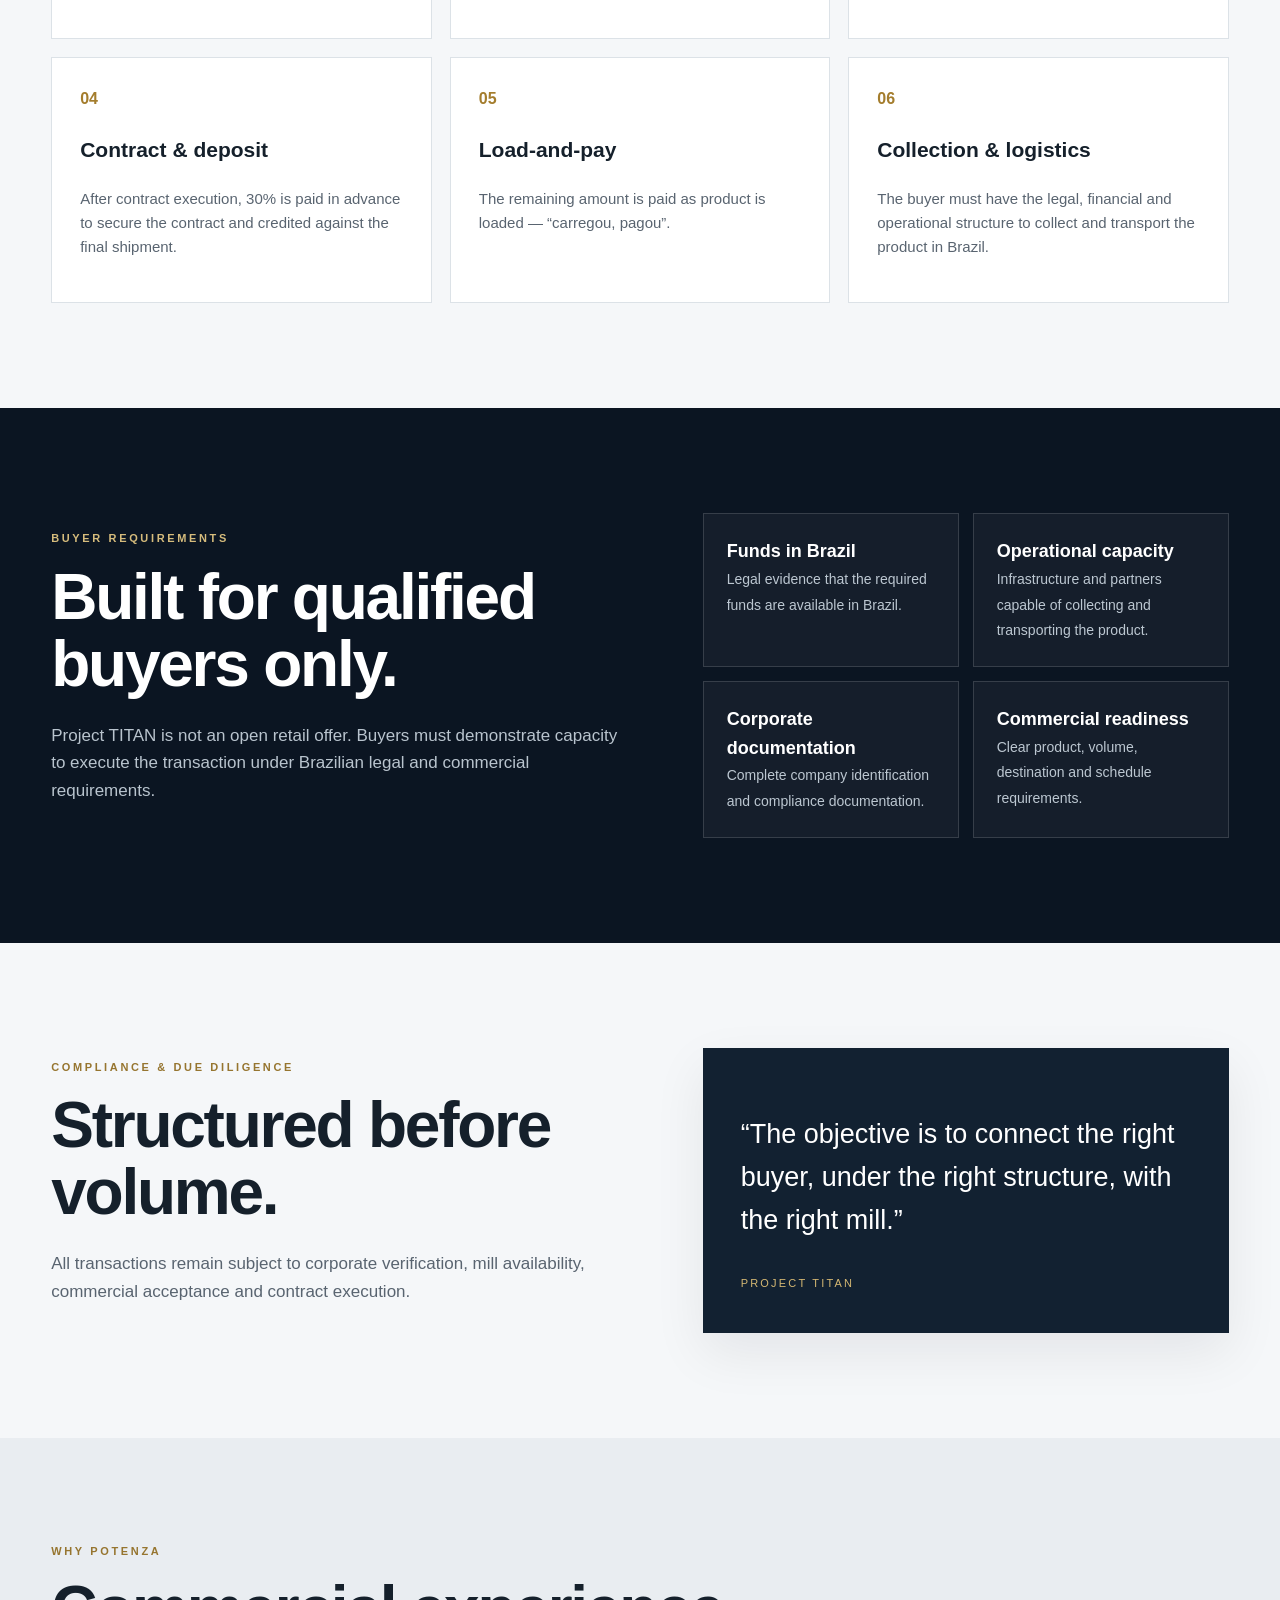
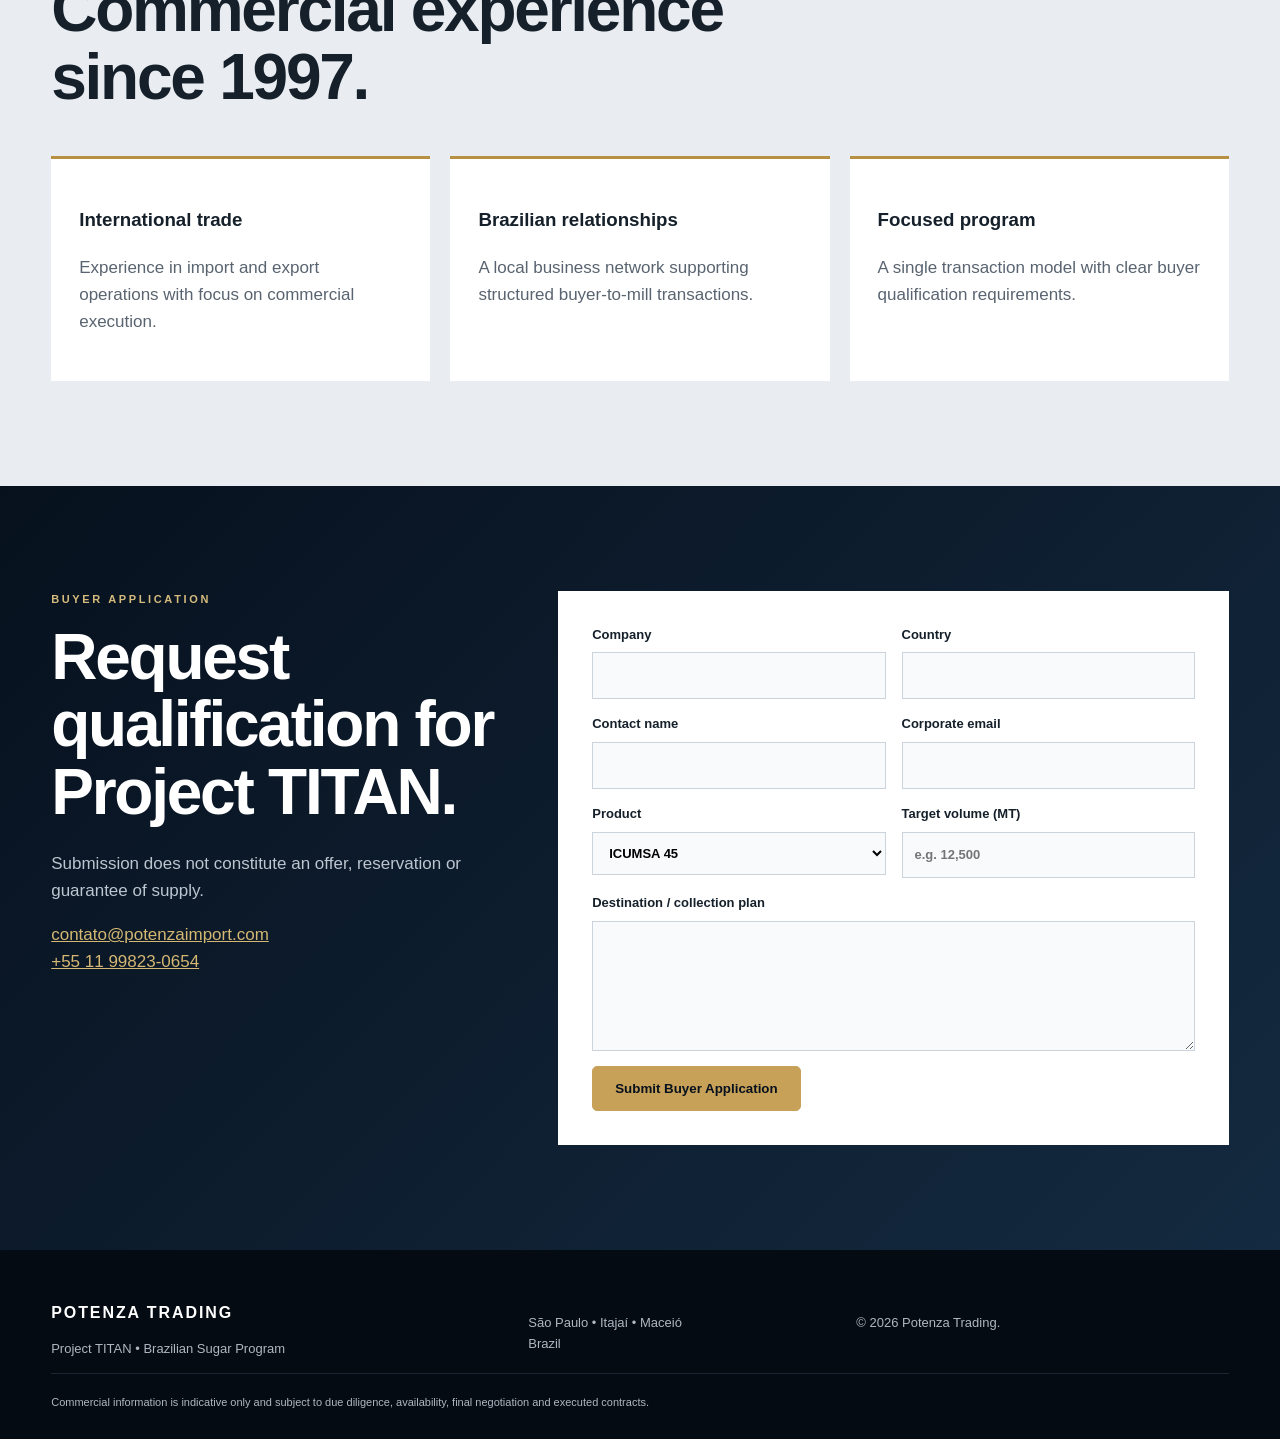
==== commit 1030b97a: "atualização TITAN V7 versão internacional" ====
--- a/index.html
+++ b/index.html
@@ -1,168 +1,131 @@
 <!doctype html>
 <html lang="en">
 <head>
-  <meta charset="utf-8">
-  <meta name="viewport" content="width=device-width, initial-scale=1">
-  <title>Potenza TITAN | Direct Brazilian Sugar Mill Purchases</title>
-  <meta name="description" content="Potenza TITAN, in partnership with Ultra 7, connects qualified buyers with participating Brazilian sugar mills for direct, Brazil-based purchases and mill pickup.">
-  <meta name="theme-color" content="#071526">
-  <meta property="og:title" content="Potenza TITAN | Direct Mill Purchase Program">
-  <meta property="og:description" content="Qualified buyers. Direct mill negotiations. Payment and pickup in Brazil.">
-  <meta property="og:image" content="assets/images/hero-port.jpg">
-  <link rel="icon" href="assets/logos/favicon.svg" type="image/svg+xml">
-  <link rel="stylesheet" href="style.css">
-  <link rel="canonical" href="https://potenzaimport.com/">
-  <link rel="manifest" href="manifest.json">
+<meta charset="utf-8">
+<meta name="viewport" content="width=device-width,initial-scale=1">
+<title>Potenza Trading | Project TITAN</title>
+<meta name="description" content="Project TITAN connects qualified international buyers with Brazilian sugar mills through Potenza Trading and Ultra 7.">
+<link rel="canonical" href="https://potenzaimport.com/">
+<link rel="stylesheet" href="style.css">
 </head>
 <body>
-<header class="site-header">
-  <a class="brand" href="#home" aria-label="Potenza TITAN home"><img src="assets/logos/potenza-logo.svg" alt="Potenza Global Commodities"></a>
-  <button class="menu-button" aria-label="Open navigation" aria-expanded="false" onclick="toggleMenu()">☰</button>
-  <nav id="mainNav" aria-label="Main navigation">
-    <a href="#model">Purchase model</a>
-    <a href="#terms">Key conditions</a>
-    <a href="#process">Process</a>
-    <a href="#qualification">Buyer qualification</a>
-    <a href="#contact">Contact</a>
-  </nav>
-  <a class="header-cta" href="#qualification">Qualify your company <span>↗</span></a>
+<header class="header">
+  <div class="container nav">
+    <a class="brand" href="#home">
+      <img src="assets/logos/potenza-logo.svg" alt="Potenza Trading">
+      <span><b>POTENZA</b><small>TRADING • PROJECT TITAN</small></span>
+    </a>
+    <button class="menu" aria-label="Menu">☰</button>
+    <nav class="links">
+      <a href="#program">Program</a><a href="#products">Products</a><a href="#process">How it works</a>
+      <a href="#requirements">Requirements</a><a href="#compliance">Compliance</a>
+      <a class="btn small" href="#contact">Buyer Application</a>
+    </nav>
+  </div>
 </header>
 
 <main>
-  <section class="hero" id="home">
-    <div class="hero-shade"></div>
-    <div class="hero-copy">
-      <p class="eyebrow"><span class="eyebrow-dot"></span> POTENZA TITAN · BRAZIL</p>
-      <h1>Direct access to<br><em>Brazilian sugar mills.</em></h1>
-      <p class="hero-lead">A focused purchase model connecting qualified buyers directly with participating mills through our commercial partnership with Ultra 7.</p>
-      <div class="hero-actions">
-        <a class="button button-gold" href="#qualification">Start buyer qualification <span>→</span></a>
-        <a class="button button-ghost" href="#model">Explore the model</a>
-      </div>
-      <div class="hero-note"><span class="check-mark">✓</span> Brazil-based payment · Direct mill pickup · Buyer-arranged transport</div>
+<section id="home" class="hero">
+  <div class="container hero-inner">
+    <div class="eyebrow">BRAZILIAN SUGAR • DIRECT MILL ACCESS</div>
+    <h1>PROJECT<br>TITAN</h1>
+    <p class="lead">A structured commercial program connecting qualified international buyers directly with a network of Brazilian sugar mills through Potenza Trading and Ultra 7.</p>
+    <div class="actions"><a class="btn" href="#contact">Start Buyer Qualification</a><a class="btn ghost" href="#process">View Transaction Structure</a></div>
+    <div class="stats">
+      <div><strong>4+</strong><span>Partner mills</span></div>
+      <div><strong>12,500 MT</strong><span>Initial target per mill</span></div>
+      <div><strong>25,000 MT</strong><span>Potential maximum per mill*</span></div>
+      <div><strong>Brazil</strong><span>Payment & collection</span></div>
     </div>
-    <aside class="hero-panel">
-      <div class="panel-top"><span class="panel-mark">T</span><div><strong>TITAN</strong><small>DIRECT MILL PURCHASE PROGRAM</small></div></div>
-      <div class="panel-divider"></div>
-      <div class="panel-stat"><strong>4+</strong><span>participating mills accessible through the Ultra 7 partnership, subject to availability</span></div>
-      <div class="panel-stat"><strong>12,500 MT</strong><span>initial maximum volume per mill</span></div>
-      <div class="panel-stat"><strong>25,000 MT</strong><span>possible maximum per mill, subject to approval and availability</span></div>
-    </aside>
-  </section>
+    <p class="fine">*Subject to mill approval, crop availability and buyer qualification.</p>
+  </div>
+</section>
 
-  <section class="proof-strip" aria-label="Program principles">
-    <div><span class="proof-icon">01</span><p><strong>Direct negotiation</strong><small>Price discussed with the mill</small></p></div>
-    <div><span class="proof-icon">02</span><p><strong>Funds verified in Brazil</strong><small>Legal and documentary checks</small></p></div>
-    <div><span class="proof-icon">03</span><p><strong>Pickup arranged by buyer</strong><small>Transport infrastructure required</small></p></div>
-  </section>
+<section class="trust"><div class="container trustgrid"><span>Established 1997</span><span>International Trade</span><span>Brazilian Mill Network</span><span>Qualified Buyers Only</span></div></section>
 
-  <section class="section intro-section" id="model">
-    <div class="section-heading">
-      <p class="eyebrow eyebrow-dark">THE NEW TITAN MODEL</p>
-      <h2>One clear route to purchase.<br><em>No legacy sales programs.</em></h2>
+<section id="program" class="section">
+  <div class="container twocol">
+    <div><div class="eyebrow dark">THE PROGRAM</div><h2>A direct route to Brazilian sugar supply.</h2>
+      <p>Project TITAN is designed for qualified international buyers seeking a direct commercial path to Brazilian sugar mills. Through the partnership with Ultra 7, qualified buyers may be connected to multiple mills, subject to availability, capacity and commercial approval.</p>
+      <p>This website presents only the current Brazil-based transaction model.</p>
     </div>
-    <div class="intro-grid">
-      <div class="intro-copy">
-        <p>Potenza TITAN focuses exclusively on this direct-purchase structure. Through the partnership with Ultra 7, qualified buyers may be introduced to participating Brazilian sugar mills and discuss available product, price and harvest terms directly with the mill.</p>
-        <p>Potenza TITAN coordinates the qualification and commercial communication process. The mill remains responsible for confirming product availability, final pricing, contract terms and acceptance of the transaction.</p>
-        <div class="notice"><strong>Important</strong><span>All volumes, product specifications, prices and dates require written confirmation by the relevant mill. No supply is guaranteed by this website.</span></div>
-      </div>
-      <div class="image-card"><img src="assets/images/mill.jpg" alt="Sugar mill in Brazil"><div class="image-card-caption"><span>01 / ORIGIN</span><strong>Purchase directly at the participating mill</strong></div></div>
+    <div class="card">
+      <h3>Core commercial structure</h3>
+      <ul>
+        <li>Direct connection to a network of 4+ mills.</li>
+        <li>Initial target volume up to 12,500 MT per mill.</li>
+        <li>Potential expansion up to 25,000 MT per mill, subject to approval.</li>
+        <li>Price negotiated according to crop, mill and market conditions.</li>
+        <li>Payment performed in Brazil under the agreed commercial contract.</li>
+      </ul>
     </div>
-  </section>
+  </div>
+</section>
 
-  <section class="section terms-section" id="terms">
-    <div class="section-heading section-heading-light">
-      <p class="eyebrow">COMMERCIAL FRAMEWORK</p>
-      <h2>Terms designed around<br><em>operational readiness.</em></h2>
-      <p class="section-subtitle">The following are the program's proposed baseline conditions and remain subject to mill approval and a signed contract.</p>
+<section id="products" class="section alt">
+  <div class="container">
+    <div class="heading"><div class="eyebrow dark">PRODUCTS</div><h2>Brazilian sugar for international buyers.</h2><p>Specifications, loading schedule, origin and documentation are subject to the final mill contract and destination-market requirements.</p></div>
+    <div class="products">
+      <article><div class="photo white"></div><div class="body"><span>REFINED SUGAR</span><h3>ICUMSA 45</h3><p>High-purity refined white sugar for food, beverage and industrial applications.</p><a href="ic45.html">View product →</a></div></article>
+      <article><div class="photo brown"></div><div class="body"><span>RAW SUGAR</span><h3>VHP Sugar</h3><p>Raw brown sugar for refining and large-scale industrial supply chains.</p><a href="vhp.html">View product →</a></div></article>
     </div>
-    <div class="terms-grid">
-      <article class="term-card"><span class="term-number">01</span><div class="term-icon">↗</div><h3>Volume per mill</h3><p>Initial maximum of <strong>12,500 metric tonnes per mill</strong>. Volumes up to <strong>25,000 metric tonnes per mill</strong> may be considered following mill approval and availability.</p></article>
-      <article class="term-card"><span class="term-number">02</span><div class="term-icon">R$</div><h3>Payment in Brazil</h3><p>Payments are made in Brazil using funds whose lawful availability and origin can be documented and verified through the agreed compliance process.</p></article>
-      <article class="term-card"><span class="term-number">03</span><div class="term-icon">30%</div><h3>Contract advance</h3><p>A <strong>30% advance</strong> is proposed to secure the contract and is credited against the final shipment, as detailed in the signed contract.</p></article>
-      <article class="term-card"><span class="term-number">04</span><div class="term-icon">✓</div><h3>Pay as loaded</h3><p>The remaining amount is paid as each load is completed, before the loaded truck is released, under the mill's approved procedure.</p></article>
-      <article class="term-card"><span class="term-number">05</span><div class="term-icon">⌁</div><h3>Buyer pickup</h3><p>The buyer must demonstrate sufficient legal and operational capacity to collect the product and arrange transport directly from the mill.</p></article>
-      <article class="term-card"><span class="term-number">06</span><div class="term-icon">§</div><h3>Legal verification</h3><p>Foreign buyers must provide corporate, beneficial ownership, source-of-funds and Brazil-based funds evidence as reasonably required for compliance review.</p></article>
+  </div>
+</section>
+
+<section id="process" class="section">
+  <div class="container">
+    <div class="heading"><div class="eyebrow dark">TRANSACTION STRUCTURE</div><h2>How the TITAN process works.</h2></div>
+    <div class="steps">
+      <div><b>01</b><h3>Buyer qualification</h3><p>Company information, product, volume, destination and evidence of financial capacity.</p></div>
+      <div><b>02</b><h3>Commercial alignment</h3><p>Potenza / Ultra 7 align the request with available mills and current crop conditions.</p></div>
+      <div><b>03</b><h3>Mill connection</h3><p>The qualified buyer enters the commercial flow with the available mill or mills.</p></div>
+      <div><b>04</b><h3>Contract & deposit</h3><p>After contract execution, 30% is paid in advance to secure the contract and credited against the final shipment.</p></div>
+      <div><b>05</b><h3>Load-and-pay</h3><p>The remaining amount is paid as product is loaded — “carregou, pagou”.</p></div>
+      <div><b>06</b><h3>Collection & logistics</h3><p>The buyer must have the legal, financial and operational structure to collect and transport the product in Brazil.</p></div>
     </div>
-  </section>
+  </div>
+</section>
 
-  <section class="section process-section" id="process">
-    <div class="section-heading">
-      <p class="eyebrow eyebrow-dark">FROM INQUIRY TO PICKUP</p>
-      <h2>A practical, documented<br><em>qualification process.</em></h2>
+<section id="requirements" class="section darksection">
+  <div class="container twocol">
+    <div><div class="eyebrow">BUYER REQUIREMENTS</div><h2>Built for qualified buyers only.</h2><p>Project TITAN is not an open retail offer. Buyers must demonstrate capacity to execute the transaction under Brazilian legal and commercial requirements.</p></div>
+    <div class="reqs">
+      <div><strong>Funds in Brazil</strong><span>Legal evidence that the required funds are available in Brazil.</span></div>
+      <div><strong>Operational capacity</strong><span>Infrastructure and partners capable of collecting and transporting the product.</span></div>
+      <div><strong>Corporate documentation</strong><span>Complete company identification and compliance documentation.</span></div>
+      <div><strong>Commercial readiness</strong><span>Clear product, volume, destination and schedule requirements.</span></div>
     </div>
-    <div class="process-list">
-      <article><span>01</span><div><h3>Submit company details</h3><p>Provide legal company information, authorized contact details, expected volume and pickup capability.</p></div></article>
-      <article><span>02</span><div><h3>Pre-qualification and compliance</h3><p>Corporate documents, lawful funds in Brazil and operational readiness are reviewed before commercial introductions.</p></div></article>
-      <article><span>03</span><div><h3>Mill availability and direct negotiation</h3><p>For qualified inquiries, product, harvest availability, price and contract terms are discussed directly with the participating mill.</p></div></article>
-      <article><span>04</span><div><h3>Contract, advance and pickup planning</h3><p>After approval and signing, the parties document the advance, loading payments, transport plan and release procedure.</p></div></article>
-    </div>
-  </section>
+  </div>
+</section>
 
-  <section class="qualification-section" id="qualification">
-    <div class="qualification-copy">
-      <p class="eyebrow">BUYER QUALIFICATION</p>
-      <h2>Ready to purchase<br><em>in Brazil?</em></h2>
-      <p>This program is intended only for companies that can document lawful funds available in Brazil and arrange collection and transport from the mill.</p>
-      <ul class="check-list">
-        <li>Corporate buyer with verifiable legal identity</li>
-        <li>Funds legally available and verifiable in Brazil</li>
-        <li>Capacity to pay the contract advance</li>
-        <li>Pickup and transport infrastructure</li>
-        <li>Acceptance of loading-based payments</li>
-      </ul>
-      <p class="small-note">Please do not send bank passwords, full account credentials or other access secrets through this form. Financial documentation is requested only through an agreed secure process.</p>
-    </div>
-    <form class="qualification-form" name="buyer-qualification" method="POST" data-netlify="true" netlify-honeypot="bot-field" action="/thank-you.html">
-      <input type="hidden" name="form-name" value="buyer-qualification">
-      <p class="hidden"><label>Do not fill this out: <input name="bot-field"></label></p>
-      <div class="form-heading"><span>CONFIDENTIAL COMMERCIAL INQUIRY</span><h3>Company pre-qualification</h3><p>All fields marked * are required.</p></div>
-      <label>Company legal name *<input type="text" name="company_name" autocomplete="organization" required></label>
-      <div class="form-row">
-        <label>Country of incorporation *<input type="text" name="country" required></label>
-        <label>Company website<input type="url" name="website" placeholder="https://"></label>
-      </div>
-      <div class="form-row">
-        <label>Contact person *<input type="text" name="contact_person" autocomplete="name" required></label>
-        <label>Corporate email *<input type="email" name="email" autocomplete="email" required></label>
-      </div>
-      <div class="form-row">
-        <label>Requested volume (MT) *<select name="volume" required><option value="">Select volume</option><option>Up to 5,000 MT</option><option>5,001–12,500 MT</option><option>12,501–25,000 MT (subject to mill approval)</option></select></label>
-        <label>Product of interest *<select name="product" required><option value="">Select product</option><option>ICUMSA 45 — subject to availability</option><option>VHP sugar — subject to availability</option><option>Open to mill availability</option></select></label>
-      </div>
-      <fieldset><legend>Can your company document lawful funds available in Brazil? *</legend><label class="radio-option"><input type="radio" name="funds_in_brazil" value="Yes" required> Yes</label><label class="radio-option"><input type="radio" name="funds_in_brazil" value="Needs review"> Needs review</label></fieldset>
-      <fieldset><legend>Can your company arrange pickup and transport from the mill? *</legend><label class="radio-option"><input type="radio" name="pickup_transport" value="Yes" required> Yes</label><label class="radio-option"><input type="radio" name="pickup_transport" value="Needs arrangement"> Needs arrangement</label></fieldset>
-      <label>Briefly describe your purchase plan<textarea name="purchase_plan" rows="4" placeholder="Expected timing, pickup location/region, and relevant operational details. Do not include sensitive bank credentials."></textarea></label>
-      <label class="consent"><input type="checkbox" name="consent" value="Accepted" required> I confirm that the information provided is accurate and authorize Potenza to contact my company regarding this inquiry. *</label>
-      <button class="button button-gold form-submit" type="submit">Submit for review <span>→</span></button>
-      <p class="form-footnote">Submission is an inquiry only and does not constitute an offer, reservation, contract or guarantee of supply.</p>
+<section id="compliance" class="section">
+  <div class="container twocol">
+    <div><div class="eyebrow dark">COMPLIANCE & DUE DILIGENCE</div><h2>Structured before volume.</h2><p>All transactions remain subject to corporate verification, mill availability, commercial acceptance and contract execution.</p></div>
+    <div class="quote"><p>“The objective is to connect the right buyer, under the right structure, with the right mill.”</p><span>PROJECT TITAN</span></div>
+  </div>
+</section>
+
+<section class="section alt">
+  <div class="container">
+    <div class="heading"><div class="eyebrow dark">WHY POTENZA</div><h2>Commercial experience since 1997.</h2></div>
+    <div class="features"><div><h3>International trade</h3><p>Experience in import and export operations with focus on commercial execution.</p></div><div><h3>Brazilian relationships</h3><p>A local business network supporting structured buyer-to-mill transactions.</p></div><div><h3>Focused program</h3><p>A single transaction model with clear buyer qualification requirements.</p></div></div>
+  </div>
+</section>
+
+<section id="contact" class="section contact">
+  <div class="container contactgrid">
+    <div><div class="eyebrow">BUYER APPLICATION</div><h2>Request qualification for Project TITAN.</h2><p>Submission does not constitute an offer, reservation or guarantee of supply.</p><p><a href="mailto:contato@potenzaimport.com">contato@potenzaimport.com</a><br><a href="tel:+5511998230654">+55 11 99823-0654</a></p></div>
+    <form action="thank-you.html" method="get">
+      <div class="formrow"><label>Company<input required name="company"></label><label>Country<input required name="country"></label></div>
+      <div class="formrow"><label>Contact name<input required name="name"></label><label>Corporate email<input required type="email" name="email"></label></div>
+      <div class="formrow"><label>Product<select name="product"><option>ICUMSA 45</option><option>VHP Sugar</option></select></label><label>Target volume (MT)<input name="volume" placeholder="e.g. 12,500"></label></div>
+      <label>Destination / collection plan<textarea name="message" rows="5"></textarea></label>
+      <button class="btn" type="submit">Submit Buyer Application</button>
     </form>
-  </section>
-
-  <section class="contact-band" id="contact">
-    <div><p class="eyebrow">POTENZA TITAN</p><h2>Qualified inquiries.<br><em>Clear commercial steps.</em></h2></div>
-    <div class="contact-details"><p>For general inquiries, contact our team.</p><a href="mailto:contact@potenzaimport.com">contact@potenzaimport.com</a><a href="https://potenzaimport.com">potenzaimport.com</a><small>São Paulo · Brazil</small></div>
-  </section>
+  </div>
+</section>
 </main>
 
-<footer class="site-footer">
-  <a class="footer-brand" href="#home"><img src="assets/logos/potenza-logo.svg" alt="Potenza"></a>
-  <p>Potenza TITAN · Direct Brazilian Sugar Mill Purchase Program</p>
-  <div><a href="#terms">Commercial framework</a><a href="#qualification">Buyer qualification</a><a href="mailto:contact@potenzaimport.com">Contact</a></div>
-  <small>All transactions are subject to mill availability, compliance review, written agreement and applicable law. No price or supply commitment is made on this website.</small>
-</footer>
-<script>
-function toggleMenu(){
-  const nav = document.getElementById('mainNav');
-  const button = document.querySelector('.menu-button');
-  const open = nav.classList.toggle('open');
-  button.setAttribute('aria-expanded', String(open));
-}
-document.querySelectorAll('#mainNav a').forEach(a => a.addEventListener('click', () => {
-  document.getElementById('mainNav').classList.remove('open');
-  document.querySelector('.menu-button').setAttribute('aria-expanded','false');
-}));
-</script>
-</body>
-</html>
+<footer><div class="container foot"><div><strong>POTENZA TRADING</strong><p>Project TITAN • Brazilian Sugar Program</p></div><div><p>São Paulo • Itajaí • Maceió<br>Brazil</p></div><div><p>© 2026 Potenza Trading.</p></div></div><div class="container legal">Commercial information is indicative only and subject to due diligence, availability, final negotiation and executed contracts.</div></footer>
+<script src="script.js"></script>
+</body></html>
--- a/style.css
+++ b/style.css
@@ -1,6 +1 @@
-@import url('https://fonts.googleapis.com/css2?family=DM+Sans:wght@400;500;600;700&family=Manrope:wght@400;500;600;700;800&display=swap');
-:root{--navy:#071526;--navy2:#0b2038;--navy3:#102b49;--gold:#d4af57;--gold2:#f0d58c;--white:#f7f8fa;--muted:#aab6c4;--ink:#122235;--line:rgba(255,255,255,.13);--max:1200px}
-*{box-sizing:border-box}html{scroll-behavior:smooth;scroll-padding-top:95px}body{margin:0;background:#f7f8fa;color:var(--ink);font-family:'DM Sans',Arial,sans-serif;line-height:1.65}a{color:inherit;text-decoration:none}img{display:block;max-width:100%}button,input,select,textarea{font:inherit}.site-header{height:86px;position:sticky;top:0;z-index:50;display:flex;align-items:center;gap:28px;padding:0 max(4vw,24px);background:rgba(5,17,31,.97);border-bottom:1px solid rgba(212,175,87,.25);backdrop-filter:blur(14px)}.brand{width:184px;flex-shrink:0}.brand img{width:100%;max-height:52px;object-fit:contain;object-position:left center}.site-header nav{display:flex;align-items:center;justify-content:center;gap:clamp(12px,2vw,28px);flex:1}.site-header nav a{color:#d8e0e8;font-size:12px;font-weight:600;white-space:nowrap;transition:color .2s}.site-header nav a:hover,.site-footer a:hover{color:var(--gold2)}.header-cta{border:1px solid var(--gold);color:var(--gold2);font-size:12px;font-weight:700;padding:12px 15px;white-space:nowrap}.header-cta span{margin-left:9px}.menu-button{display:none;background:transparent;border:1px solid var(--line);color:#fff;padding:7px 12px;font-size:22px}.hero{position:relative;isolation:isolate;min-height:660px;background:var(--navy) url('assets/images/hero-port.jpg') center/cover no-repeat;display:flex;align-items:center;padding:85px max(7vw,28px);gap:55px;color:#fff;overflow:hidden}.hero-shade{position:absolute;inset:0;z-index:-1;background:linear-gradient(90deg,rgba(4,15,29,.96) 0%,rgba(4,15,29,.83) 43%,rgba(4,15,29,.42) 100%),linear-gradient(0deg,rgba(4,15,29,.55),transparent 60%)}.hero-copy{width:min(650px,65%);position:relative}.eyebrow{margin:0 0 20px;color:var(--gold2);font-size:11px;letter-spacing:.19em;font-weight:800}.eyebrow-dot{display:inline-block;width:7px;height:7px;background:var(--gold);border-radius:50%;margin-right:9px;vertical-align:1px}.hero h1,.section-heading h2,.qualification-copy h2,.contact-band h2{font-family:Manrope,Arial,sans-serif;font-size:clamp(40px,5.4vw,70px);line-height:1.06;letter-spacing:-.045em;margin:0 0 25px;font-weight:800}.hero h1 em,.section-heading h2 em,.qualification-copy h2 em,.contact-band h2 em{color:var(--gold2);font-style:normal}.hero-lead{font-size:17px;color:#d4dde7;max-width:580px;line-height:1.8;margin:0 0 30px}.hero-actions{display:flex;gap:13px;flex-wrap:wrap}.button{display:inline-flex;align-items:center;justify-content:center;gap:16px;min-height:50px;padding:0 21px;font-size:12px;font-weight:800;letter-spacing:.02em;border:1px solid transparent;cursor:pointer;transition:transform .2s,background .2s}.button:hover{transform:translateY(-2px)}.button-gold{background:var(--gold);color:#101a27}.button-gold:hover{background:var(--gold2)}.button-ghost{border-color:rgba(255,255,255,.5);color:#fff;background:rgba(8,22,39,.3)}.hero-note{margin-top:28px;color:#c9d2dc;font-size:11px;letter-spacing:.03em}.check-mark{display:inline-grid;place-items:center;width:18px;height:18px;border:1px solid var(--gold);color:var(--gold2);border-radius:50%;margin-right:7px}.hero-panel{width:315px;flex-shrink:0;padding:26px;background:rgba(6,20,37,.82);border:1px solid rgba(212,175,87,.48);box-shadow:0 25px 80px #02091255;backdrop-filter:blur(12px)}.panel-top{display:flex;align-items:center;gap:13px}.panel-mark{display:grid;place-items:center;width:42px;height:42px;background:var(--gold);color:var(--navy);font-family:Manrope;font-size:25px;font-weight:800}.panel-top strong{display:block;font-family:Manrope;letter-spacing:.2em;font-size:20px}.panel-top small{display:block;color:var(--gold2);font-size:8px;letter-spacing:.13em;margin-top:3px}.panel-divider{height:1px;background:var(--line);margin:22px 0}.panel-stat{padding:13px 0;border-bottom:1px solid var(--line)}.panel-stat:last-child{border:0;padding-bottom:0}.panel-stat strong{display:block;font-family:Manrope;color:var(--gold2);font-size:24px;line-height:1.3}.panel-stat span{display:block;color:#bdc8d4;font-size:11px;line-height:1.5;margin-top:4px}.proof-strip{display:grid;grid-template-columns:repeat(3,1fr);background:#0a1d32;color:#fff;padding:23px max(7vw,28px);border-bottom:1px solid #d4af5730}.proof-strip>div{display:flex;align-items:center;gap:15px;padding:4px 26px;border-right:1px solid var(--line)}.proof-strip>div:first-child{padding-left:0}.proof-strip>div:last-child{border:0}.proof-icon{font-family:Manrope;font-size:12px;color:var(--gold);border:1px solid #d4af5766;width:38px;height:38px;display:grid;place-items:center;flex-shrink:0}.proof-strip p{margin:0}.proof-strip strong,.proof-strip small{display:block}.proof-strip strong{font-size:12px}.proof-strip small{font-size:10px;color:#aab6c4;margin-top:3px}.section{padding:100px max(7vw,28px)}.intro-section{background:#f7f8fa}.section-heading{max-width:780px;margin-bottom:48px}.eyebrow-dark{color:#8b6b24}.section-heading h2,.qualification-copy h2,.contact-band h2{font-size:clamp(34px,4vw,52px);color:var(--navy);margin-bottom:18px}.section-heading h2 em{color:#9c792f}.intro-grid{display:grid;grid-template-columns:1fr 1fr;gap:70px;align-items:center}.intro-copy p{color:#526173;font-size:15px;line-height:1.9;margin:0 0 19px}.notice{display:flex;gap:16px;padding:18px 20px;border-left:3px solid var(--gold);background:#efe9db;color:#5a4b2e;font-size:12px;line-height:1.7;margin-top:28px}.notice strong{flex-shrink:0;text-transform:uppercase;font-size:10px;letter-spacing:.1em}.image-card{height:420px;position:relative;overflow:hidden;background:var(--navy)}.image-card img{width:100%;height:100%;object-fit:cover;filter:saturate(.8)}.image-card:after{content:"";position:absolute;inset:35% 0 0;background:linear-gradient(transparent,rgba(4,15,29,.92))}.image-card-caption{position:absolute;z-index:1;left:28px;right:28px;bottom:27px;color:#fff}.image-card-caption span{display:block;color:var(--gold2);font-size:10px;letter-spacing:.18em;margin-bottom:8px}.image-card-caption strong{display:block;font:700 22px Manrope;max-width:330px;line-height:1.25}.terms-section{background:var(--navy);color:#fff;position:relative;overflow:hidden}.terms-section:before{content:"";position:absolute;width:600px;height:600px;border:1px solid #d4af5718;border-radius:50%;right:-230px;top:-180px;box-shadow:0 0 0 70px #d4af5708,0 0 0 140px #d4af5705}.section-heading-light{position:relative}.section-heading-light h2{color:#fff}.section-heading-light h2 em{color:var(--gold2)}.section-subtitle{color:#aebbc9;font-size:14px;max-width:650px;line-height:1.8}.terms-grid{display:grid;grid-template-columns:repeat(3,1fr);gap:14px;position:relative}.term-card{position:relative;min-height:265px;padding:27px 25px;background:linear-gradient(145deg,#102943,#0a1c30);border:1px solid #ffffff16}.term-number{position:absolute;right:20px;top:18px;color:#7890a8;font-size:10px;letter-spacing:.1em}.term-icon{display:grid;place-items:center;width:42px;height:42px;border:1px solid #d4af5770;color:var(--gold2);font-size:15px;font-weight:800;margin-bottom:23px}.term-card h3{font:700 18px Manrope;margin:0 0 12px}.term-card p{font-size:12px;line-height:1.8;color:#b6c2ce;margin:0}.term-card p strong{color:#fff}.process-section{background:#f0f2f4}.process-section .section-heading{margin-bottom:36px}.process-list{border-top:1px solid #d8dee5}.process-list article{display:grid;grid-template-columns:80px 1fr;gap:20px;padding:25px 0;border-bottom:1px solid #d8dee5;max-width:850px}.process-list article>span{font:800 25px Manrope;color:#b08b3c}.process-list h3{font:700 17px Manrope;margin:0 0 5px;color:var(--navy)}.process-list p{margin:0;color:#5e6b7b;font-size:13px;max-width:680px;line-height:1.8}.qualification-section{display:grid;grid-template-columns:.8fr 1.2fr;gap:75px;padding:100px max(7vw,28px);background:#0b2038;color:#fff}.qualification-copy h2{color:#fff}.qualification-copy p:not(.eyebrow){color:#bac6d3;font-size:14px;line-height:1.85}.check-list{list-style:none;padding:0;margin:28px 0}.check-list li{padding:10px 0;border-bottom:1px solid var(--line);color:#e3e8ee;font-size:12px}.check-list li:before{content:"✓";color:var(--gold2);margin-right:12px}.small-note{font-size:10px!important;color:#91a0b0!important}.qualification-form{background:#fff;color:var(--ink);padding:32px;box-shadow:0 24px 60px #0002}.form-heading{border-bottom:1px solid #e2e7ec;padding-bottom:18px;margin-bottom:21px}.form-heading span{font-size:9px;letter-spacing:.15em;color:#9a772f;font-weight:800}.form-heading h3{font:800 24px Manrope;color:var(--navy);margin:6px 0}.form-heading p{margin:0;color:#778391;font-size:11px}.qualification-form label{display:block;font-size:11px;font-weight:700;color:#354457;margin:0 0 14px}.qualification-form input:not([type=checkbox]):not([type=radio]),.qualification-form select,.qualification-form textarea{display:block;width:100%;border:1px solid #d8e0e7;background:#fbfcfd;padding:12px 13px;margin-top:6px;border-radius:0;color:#15273a;font-size:12px;outline:none}.qualification-form input:focus,.qualification-form select:focus,.qualification-form textarea:focus{border-color:#b58c3b;box-shadow:0 0 0 2px #d4af5722}.form-row{display:grid;grid-template-columns:1fr 1fr;gap:13px}.qualification-form fieldset{border:1px solid #e0e5ea;padding:12px 14px;margin:0 0 14px}.qualification-form legend{font-size:11px;font-weight:700;color:#354457;padding:0 4px}.radio-option{display:inline-flex!important;align-items:center;gap:6px;margin:6px 15px 0 0!important;font-weight:500!important}.consent{display:flex!important;gap:10px;align-items:flex-start;font-weight:500!important;line-height:1.6}.consent input{margin-top:3px;flex-shrink:0}.form-submit{width:100%;border:0;margin-top:4px}.form-footnote{font-size:10px;color:#7c8793;line-height:1.6;margin:12px 0 0}.hidden{display:none}.contact-band{display:flex;justify-content:space-between;gap:50px;align-items:center;padding:70px max(7vw,28px);background:#e7e9eb}.contact-band h2{font-size:clamp(30px,3.6vw,44px);margin:0}.contact-band h2 em{color:#92702b}.contact-band .eyebrow{color:#8b6b24}.contact-details{display:flex;flex-direction:column;align-items:flex-start;gap:7px;min-width:240px}.contact-details p{margin:0 0 5px;color:#596676;font-size:12px}.contact-details a{font-weight:700;color:#112a45;font-size:13px}.contact-details small{color:#798492;margin-top:6px}.site-footer{display:grid;grid-template-columns:150px 1fr auto;gap:20px;align-items:center;padding:32px max(4vw,24px);background:#050f1c;color:#9caaba}.footer-brand img{max-width:145px;max-height:42px;object-fit:contain;object-position:left}.site-footer p{font-size:11px;margin:0}.site-footer>div{display:flex;gap:18px}.site-footer>div a{font-size:10px}.site-footer>small{grid-column:1/-1;border-top:1px solid var(--line);padding-top:17px;font-size:10px;color:#718094;line-height:1.7}
-@media(max-width:1100px){.site-header{gap:16px}.brand{width:150px}.site-header nav{gap:12px}.site-header nav a{font-size:11px}.header-cta{padding:10px;font-size:10px}.hero{gap:28px}.hero-panel{width:280px}.qualification-section{gap:35px}}
-@media(max-width:850px){.site-header{height:74px;justify-content:space-between}.brand{width:165px}.menu-button{display:block;order:3}.header-cta{margin-left:auto}.site-header nav{display:none;position:absolute;left:0;right:0;top:74px;background:#071526;padding:20px 25px 25px;align-items:stretch;flex-direction:column;border-bottom:1px solid #d4af5740}.site-header nav.open{display:flex}.site-header nav a{font-size:13px;padding:8px 0}.hero{min-height:unset;display:block;padding:75px 28px 35px}.hero-copy{width:100%;max-width:660px}.hero-panel{width:100%;max-width:560px;margin:48px 0 0}.proof-strip{grid-template-columns:1fr;padding-top:10px;padding-bottom:10px}.proof-strip>div,.proof-strip>div:first-child{padding:14px 0;border-right:0;border-bottom:1px solid var(--line)}.proof-strip>div:last-child{border:0}.section{padding:75px 28px}.intro-grid,.qualification-section{grid-template-columns:1fr}.intro-grid{gap:35px}.image-card{height:350px}.terms-grid{grid-template-columns:repeat(2,1fr)}.qualification-section{padding:75px 28px}.qualification-copy{max-width:650px}.contact-band{padding:55px 28px;align-items:flex-start;flex-direction:column;gap:28px}.site-footer{grid-template-columns:130px 1fr}.site-footer>div{grid-column:1/-1;flex-wrap:wrap}.site-footer>small{grid-column:1/-1}}
-@media(max-width:560px){.header-cta{font-size:9px;padding:9px}.brand{width:125px}.hero{padding:60px 22px 28px}.hero h1{font-size:42px}.hero-lead{font-size:15px}.hero-actions{display:grid}.button{width:100%}.hero-panel{padding:21px}.section{padding:65px 22px}.section-heading h2,.qualification-copy h2{font-size:35px}.intro-grid{gap:25px}.image-card{height:290px}.terms-grid{grid-template-columns:1fr}.term-card{min-height:unset}.process-list article{grid-template-columns:46px 1fr;gap:12px}.process-list article>span{font-size:20px}.qualification-section{padding:65px 18px}.qualification-form{padding:22px 17px}.form-row{grid-template-columns:1fr;gap:0}.contact-band{padding:50px 22px}.site-footer{padding:28px 22px;grid-template-columns:1fr}.site-footer p{line-height:1.7}.site-footer>div{gap:14px}.site-footer>small{font-size:9px}}
+*{box-sizing:border-box}html{scroll-behavior:smooth}body{margin:0;font-family:Arial,Helvetica,sans-serif;background:#f5f7f9;color:#15202b;line-height:1.6}.container{width:min(1180px,92%);margin:auto}.header{position:fixed;z-index:20;top:0;left:0;right:0;background:rgba(6,15,26,.92);backdrop-filter:blur(12px);border-bottom:1px solid rgba(255,255,255,.08)}.nav{height:78px;display:flex;align-items:center;justify-content:space-between}.brand{display:flex;gap:12px;align-items:center;color:#fff;text-decoration:none}.brand img{width:42px;height:42px}.brand b{display:block;letter-spacing:.18em}.brand small{display:block;font-size:9px;letter-spacing:.2em;color:#b7c2cc}.links{display:flex;align-items:center;gap:24px}.links a{color:#e7edf3;text-decoration:none;font-size:14px}.menu{display:none;background:none;border:0;color:#fff;font-size:26px}.btn{display:inline-block;background:#c7a158;color:#07111d!important;padding:14px 22px;border-radius:5px;text-decoration:none;font-weight:800;border:1px solid #c7a158;cursor:pointer}.btn.small{padding:10px 14px}.ghost{background:transparent;color:#fff!important;border-color:#fff8}.hero{min-height:790px;padding:180px 0 90px;color:#fff;background:linear-gradient(100deg,#07111ee6,#07111e8c),url('assets/images/hero-port.jpg') center/cover no-repeat}.hero h1{font-size:clamp(62px,10vw,128px);line-height:.85;margin:0 0 25px;letter-spacing:-.05em}.lead{max-width:760px;font-size:22px;color:#e2e8ee}.eyebrow{font-size:11px;letter-spacing:.24em;font-weight:900;color:#d6bc7c;margin-bottom:16px}.eyebrow.dark{color:#96752f}.actions{display:flex;gap:14px;flex-wrap:wrap;margin:34px 0 52px}.stats{display:grid;grid-template-columns:repeat(4,1fr);gap:14px;max-width:980px}.stats div{padding:18px;border:1px solid #ffffff2e;background:#07111e5d}.stats strong{display:block;font-size:24px}.stats span{font-size:11px;letter-spacing:.08em;color:#cdd5dd}.fine{font-size:11px;color:#bbc4cd}.trust{background:#0a1623;color:#d6dde4}.trustgrid{display:grid;grid-template-columns:repeat(4,1fr);text-align:center;padding:19px 0;font-size:11px;letter-spacing:.1em}.section{padding:105px 0}.alt{background:#e9edf1}.darksection{background:#0b1522;color:#fff}.twocol{display:grid;grid-template-columns:1.05fr .95fr;gap:70px;align-items:center}h2{font-size:clamp(38px,5vw,64px);line-height:1.05;margin:0 0 24px;letter-spacing:-.035em}.section p{font-size:17px;color:#596470}.darksection p{color:#b9c4ce}.card,.quote{background:#fff;padding:38px;border:1px solid #dae1e6;box-shadow:0 20px 50px #07111e13}.card h3{font-size:26px;margin-top:0}.card ul{padding-left:20px}.card li{margin:13px 0}.heading{max-width:760px;margin-bottom:45px}.products{display:grid;grid-template-columns:1fr 1fr;gap:24px}.products article{background:#fff;border:1px solid #dce2e7}.photo{height:300px}.photo.white{background:linear-gradient(135deg,#faf8f1,#ddd6c8)}.photo.brown{background:linear-gradient(135deg,#5d3315,#b57334)}.body{padding:32px}.body span{font-size:11px;letter-spacing:.15em;color:#8f6c27;font-weight:900}.body h3{font-size:34px;margin:8px 0}.body a{color:#876523;text-decoration:none;font-weight:800}.steps{display:grid;grid-template-columns:repeat(3,1fr);gap:18px}.steps>div{background:#fff;padding:28px;border:1px solid #dce2e7;min-height:220px}.steps b{color:#a47d2d}.steps h3{font-size:21px}.steps p{font-size:15px}.reqs{display:grid;grid-template-columns:1fr 1fr;gap:14px}.reqs div{padding:23px;border:1px solid #ffffff24;background:#ffffff0a}.reqs strong{display:block;font-size:18px}.reqs span{font-size:14px;color:#bcc7d1}.quote{background:#122131;color:#fff;border:0}.quote p{font-size:27px;color:#fff}.quote span{font-size:11px;letter-spacing:.2em;color:#d5b873}.features{display:grid;grid-template-columns:repeat(3,1fr);gap:20px}.features div{background:#fff;padding:28px;border-top:3px solid #b79043}.contact{background:linear-gradient(135deg,#07111e,#142a40);color:#fff}.contactgrid{display:grid;grid-template-columns:.8fr 1.2fr;gap:60px}.contact p{color:#bcc6d0}.contact a{color:#d5b873}.contact form{background:#fff;color:#15202b;padding:34px}.formrow{display:grid;grid-template-columns:1fr 1fr;gap:16px}label{display:flex;flex-direction:column;font-size:13px;font-weight:700;margin-bottom:15px}input,select,textarea{margin-top:7px;padding:12px;border:1px solid #cbd4dc;background:#f8fafb;font:inherit}footer{background:#050b12;color:#aeb8c2;padding:50px 0 28px}.foot{display:grid;grid-template-columns:1.2fr .8fr 1fr;gap:30px}.foot strong{color:#fff;letter-spacing:.12em}.foot p{font-size:13px}.legal{border-top:1px solid #1a2633;padding-top:20px;font-size:11px}.simple{min-height:100vh;display:grid;place-items:center;background:#0b1522;color:#fff;padding:40px}.panel{max-width:760px;background:#111f2f;padding:50px;border:1px solid #2c3c4d}.panel h1{font-size:54px}.panel p{color:#bdc7d0}@media(max-width:900px){.links{display:none;position:absolute;top:78px;left:0;right:0;background:#0b1522;padding:22px;flex-direction:column;align-items:flex-start}.links.open{display:flex}.menu{display:block}.stats,.trustgrid,.steps,.features,.foot{grid-template-columns:1fr 1fr}.twocol,.contactgrid,.products{grid-template-columns:1fr}}@media(max-width:620px){.hero h1{font-size:64px}.stats,.trustgrid,.steps,.features,.reqs,.formrow,.foot{grid-template-columns:1fr}.section{padding:72px 0}}
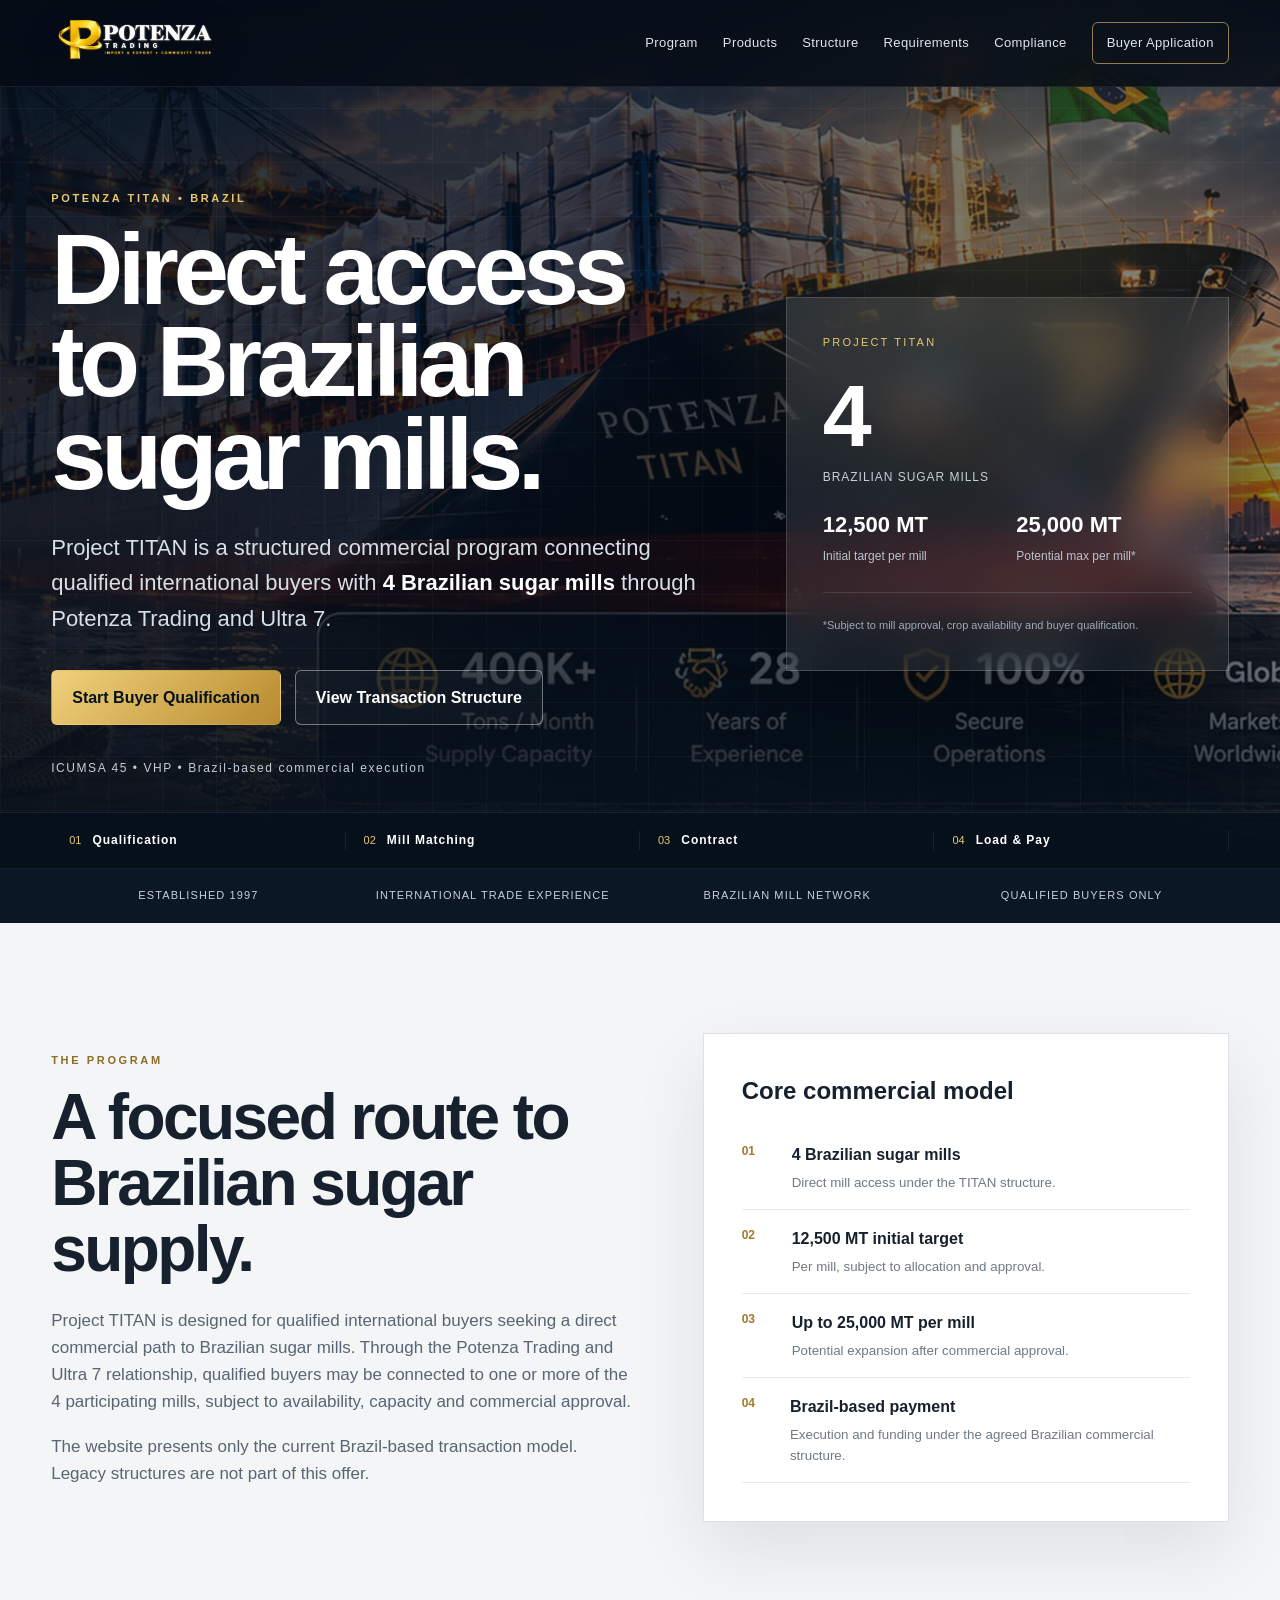
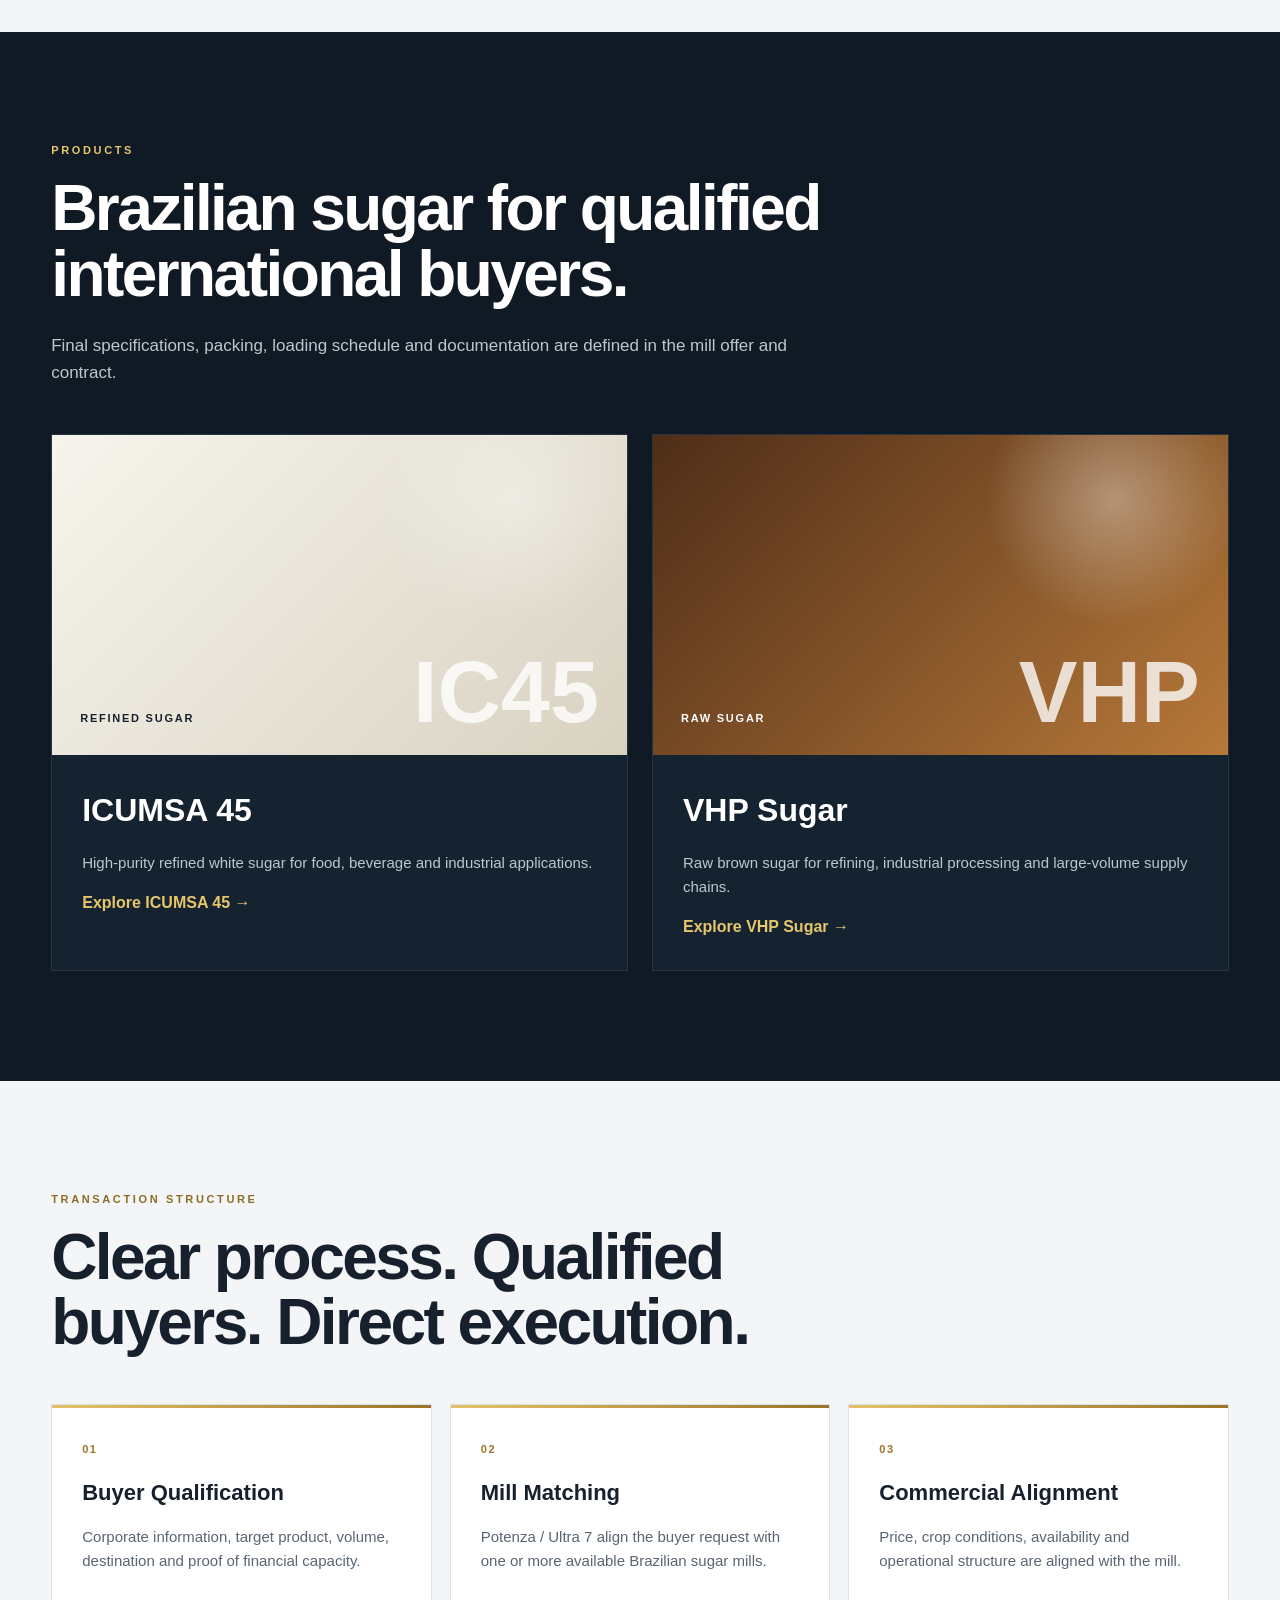
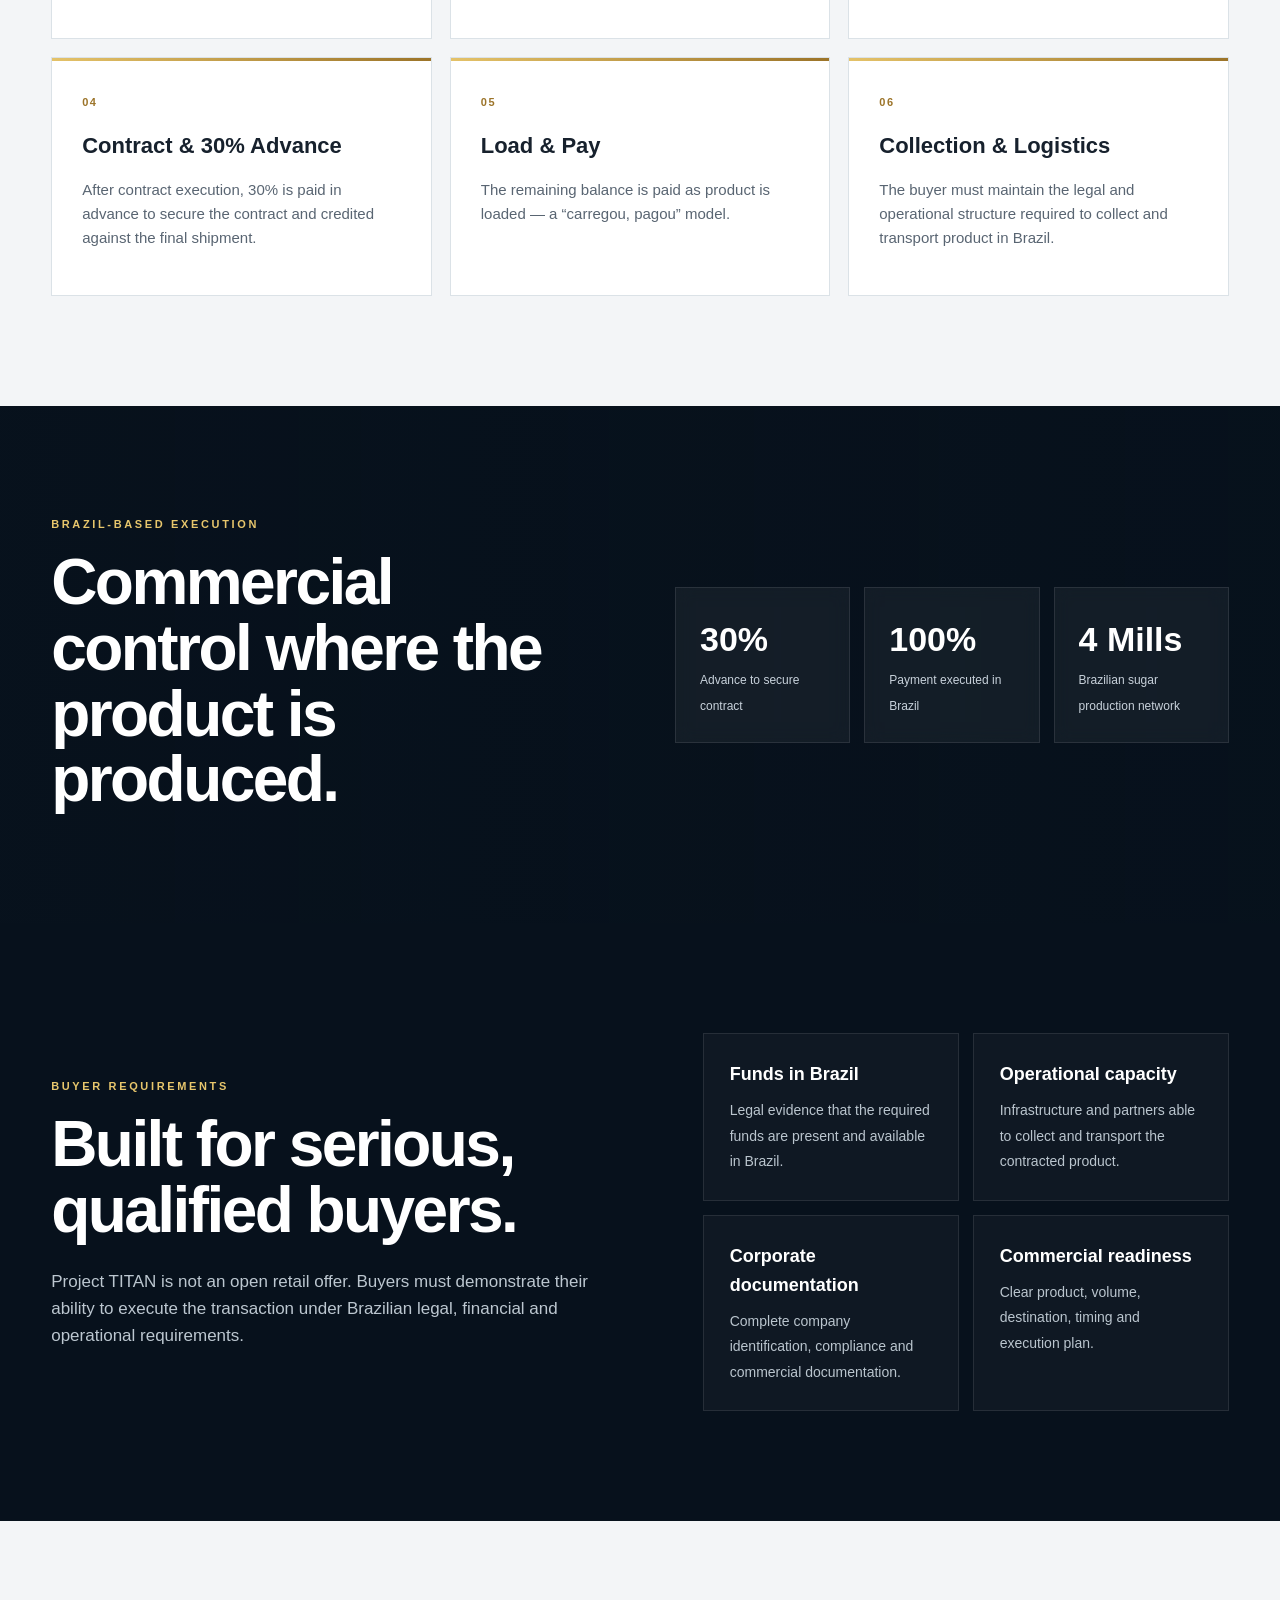
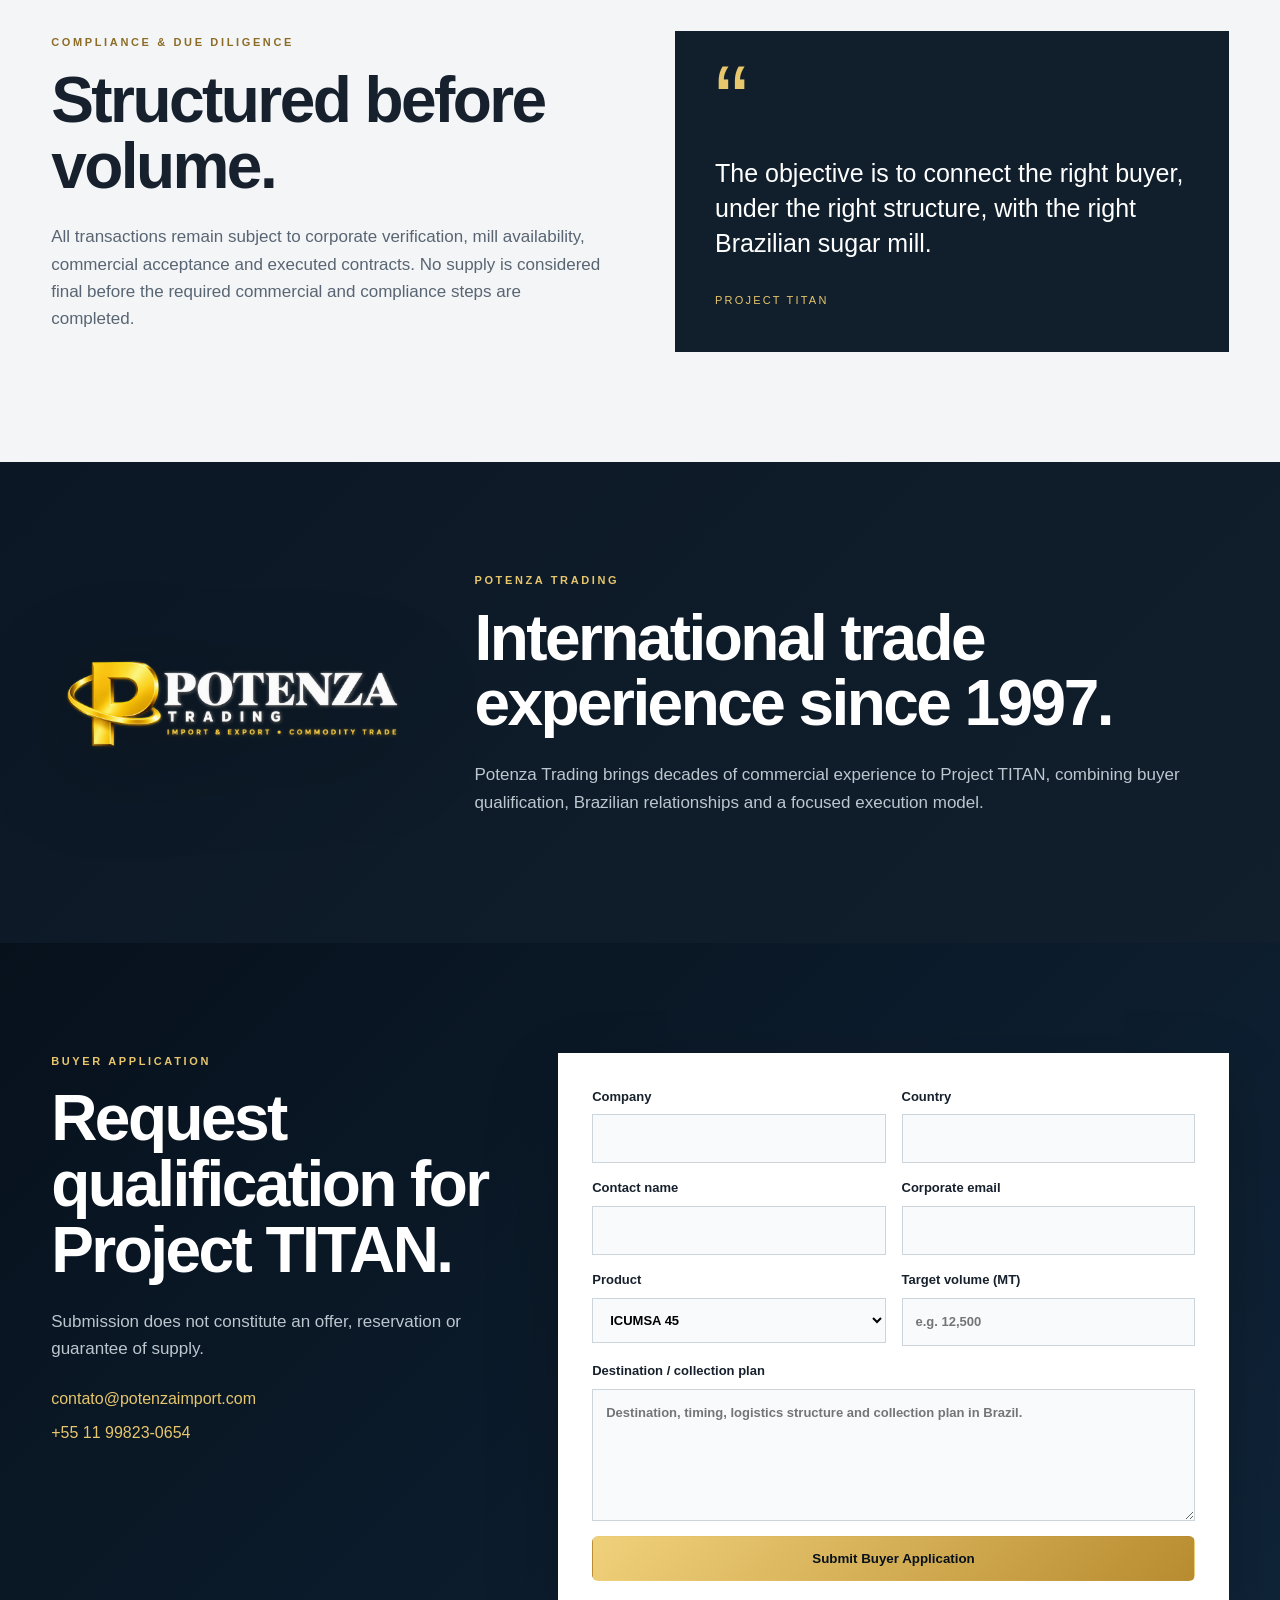
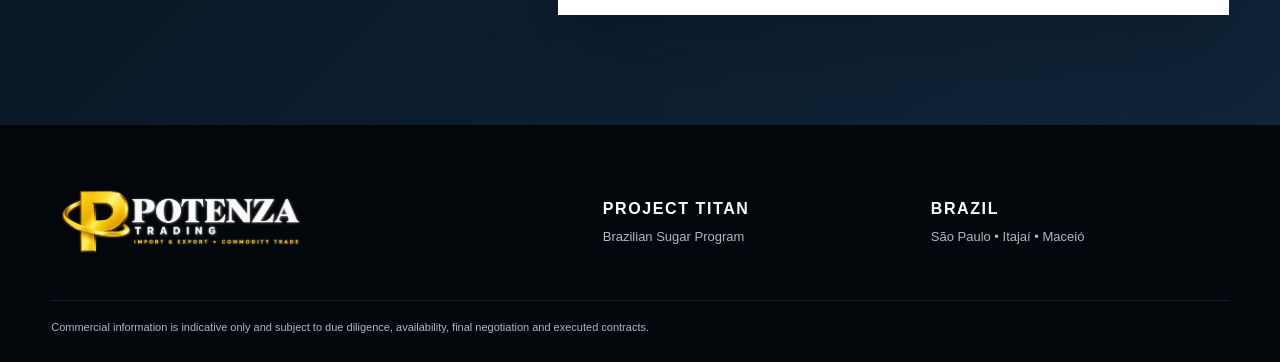
==== commit 0c1f677f: "atualização V8 premium" ====
--- a/index.html
+++ b/index.html
@@ -1,131 +1,238 @@
 <!doctype html>
 <html lang="en">
 <head>
-<meta charset="utf-8">
-<meta name="viewport" content="width=device-width,initial-scale=1">
-<title>Potenza Trading | Project TITAN</title>
-<meta name="description" content="Project TITAN connects qualified international buyers with Brazilian sugar mills through Potenza Trading and Ultra 7.">
-<link rel="canonical" href="https://potenzaimport.com/">
-<link rel="stylesheet" href="style.css">
+  <meta charset="utf-8">
+  <meta name="viewport" content="width=device-width,initial-scale=1">
+  <title>Potenza Trading | Project TITAN</title>
+  <meta name="description" content="Project TITAN connects qualified international buyers with Brazilian sugar mills through Potenza Trading and Ultra 7.">
+  <link rel="canonical" href="https://potenzaimport.com/">
+  <link rel="stylesheet" href="style.css">
+  <link rel="manifest" href="manifest.json">
+  <meta name="theme-color" content="#07111c">
 </head>
 <body>
-<header class="header">
-  <div class="container nav">
-    <a class="brand" href="#home">
-      <img src="assets/logos/potenza-logo.svg" alt="Potenza Trading">
-      <span><b>POTENZA</b><small>TRADING • PROJECT TITAN</small></span>
-    </a>
-    <button class="menu" aria-label="Menu">☰</button>
-    <nav class="links">
-      <a href="#program">Program</a><a href="#products">Products</a><a href="#process">How it works</a>
-      <a href="#requirements">Requirements</a><a href="#compliance">Compliance</a>
-      <a class="btn small" href="#contact">Buyer Application</a>
+<header class="site-header">
+  <div class="container nav-wrap">
+    <a class="brand" href="#home"><img src="assets-v8/potenza-logo-premium.png" alt="Potenza Trading"></a>
+    <button class="menu-toggle" aria-label="Open menu" aria-expanded="false">☰</button>
+    <nav class="nav-links">
+      <a href="#program">Program</a>
+      <a href="#products">Products</a>
+      <a href="#structure">Structure</a>
+      <a href="#requirements">Requirements</a>
+      <a href="#compliance">Compliance</a>
+      <a class="nav-cta" href="#contact">Buyer Application</a>
     </nav>
   </div>
 </header>
 
 <main>
 <section id="home" class="hero">
-  <div class="container hero-inner">
-    <div class="eyebrow">BRAZILIAN SUGAR • DIRECT MILL ACCESS</div>
-    <h1>PROJECT<br>TITAN</h1>
-    <p class="lead">A structured commercial program connecting qualified international buyers directly with a network of Brazilian sugar mills through Potenza Trading and Ultra 7.</p>
-    <div class="actions"><a class="btn" href="#contact">Start Buyer Qualification</a><a class="btn ghost" href="#process">View Transaction Structure</a></div>
-    <div class="stats">
-      <div><strong>4+</strong><span>Partner mills</span></div>
-      <div><strong>12,500 MT</strong><span>Initial target per mill</span></div>
-      <div><strong>25,000 MT</strong><span>Potential maximum per mill*</span></div>
-      <div><strong>Brazil</strong><span>Payment & collection</span></div>
-    </div>
-    <p class="fine">*Subject to mill approval, crop availability and buyer qualification.</p>
-  </div>
-</section>
-
-<section class="trust"><div class="container trustgrid"><span>Established 1997</span><span>International Trade</span><span>Brazilian Mill Network</span><span>Qualified Buyers Only</span></div></section>
-
-<section id="program" class="section">
-  <div class="container twocol">
-    <div><div class="eyebrow dark">THE PROGRAM</div><h2>A direct route to Brazilian sugar supply.</h2>
-      <p>Project TITAN is designed for qualified international buyers seeking a direct commercial path to Brazilian sugar mills. Through the partnership with Ultra 7, qualified buyers may be connected to multiple mills, subject to availability, capacity and commercial approval.</p>
-      <p>This website presents only the current Brazil-based transaction model.</p>
-    </div>
-    <div class="card">
-      <h3>Core commercial structure</h3>
-      <ul>
-        <li>Direct connection to a network of 4+ mills.</li>
-        <li>Initial target volume up to 12,500 MT per mill.</li>
-        <li>Potential expansion up to 25,000 MT per mill, subject to approval.</li>
-        <li>Price negotiated according to crop, mill and market conditions.</li>
-        <li>Payment performed in Brazil under the agreed commercial contract.</li>
+  <div class="hero-shade"></div>
+  <div class="hero-grid"></div>
+  <div class="container hero-layout">
+    <div class="hero-copy reveal">
+      <div class="kicker">POTENZA TITAN • BRAZIL</div>
+      <h1>Direct access to Brazilian sugar mills.</h1>
+      <p class="hero-lead">Project TITAN is a structured commercial program connecting qualified international buyers with <strong>4 Brazilian sugar mills</strong> through Potenza Trading and Ultra 7.</p>
+      <div class="hero-actions">
+        <a class="btn gold" href="#contact">Start Buyer Qualification</a>
+        <a class="btn outline" href="#structure">View Transaction Structure</a>
+      </div>
+      <div class="hero-note">ICUMSA 45 • VHP • Brazil-based commercial execution</div>
+    </div>
+
+    <div class="hero-panel reveal delay-1">
+      <div class="panel-badge">PROJECT TITAN</div>
+      <div class="metric"><span>4</span><p>Brazilian sugar mills</p></div>
+      <div class="metric-row">
+        <div><strong>12,500 MT</strong><span>Initial target per mill</span></div>
+        <div><strong>25,000 MT</strong><span>Potential max per mill*</span></div>
+      </div>
+      <div class="rule"></div>
+      <div class="mini-copy">*Subject to mill approval, crop availability and buyer qualification.</div>
+    </div>
+  </div>
+
+  <div class="hero-strip">
+    <div class="container strip-grid">
+      <div><span>01</span><strong>Qualification</strong></div>
+      <div><span>02</span><strong>Mill Matching</strong></div>
+      <div><span>03</span><strong>Contract</strong></div>
+      <div><span>04</span><strong>Load & Pay</strong></div>
+    </div>
+  </div>
+</section>
+
+<section class="trust-bar">
+  <div class="container trust-grid">
+    <span>Established 1997</span><span>International Trade Experience</span><span>Brazilian Mill Network</span><span>Qualified Buyers Only</span>
+  </div>
+</section>
+
+<section id="program" class="section section-light">
+  <div class="container two-col">
+    <div class="section-copy reveal">
+      <div class="eyebrow dark">THE PROGRAM</div>
+      <h2>A focused route to Brazilian sugar supply.</h2>
+      <p>Project TITAN is designed for qualified international buyers seeking a direct commercial path to Brazilian sugar mills. Through the Potenza Trading and Ultra 7 relationship, qualified buyers may be connected to one or more of the 4 participating mills, subject to availability, capacity and commercial approval.</p>
+      <p>The website presents only the current Brazil-based transaction model. Legacy structures are not part of this offer.</p>
+    </div>
+
+    <div class="premium-card reveal delay-1">
+      <div class="card-title">Core commercial model</div>
+      <ul class="feature-list">
+        <li><span>01</span><div><b>4 Brazilian sugar mills</b><small>Direct mill access under the TITAN structure.</small></div></li>
+        <li><span>02</span><div><b>12,500 MT initial target</b><small>Per mill, subject to allocation and approval.</small></div></li>
+        <li><span>03</span><div><b>Up to 25,000 MT per mill</b><small>Potential expansion after commercial approval.</small></div></li>
+        <li><span>04</span><div><b>Brazil-based payment</b><small>Execution and funding under the agreed Brazilian commercial structure.</small></div></li>
       </ul>
     </div>
   </div>
 </section>
 
-<section id="products" class="section alt">
+<section id="products" class="section section-charcoal">
   <div class="container">
-    <div class="heading"><div class="eyebrow dark">PRODUCTS</div><h2>Brazilian sugar for international buyers.</h2><p>Specifications, loading schedule, origin and documentation are subject to the final mill contract and destination-market requirements.</p></div>
-    <div class="products">
-      <article><div class="photo white"></div><div class="body"><span>REFINED SUGAR</span><h3>ICUMSA 45</h3><p>High-purity refined white sugar for food, beverage and industrial applications.</p><a href="ic45.html">View product →</a></div></article>
-      <article><div class="photo brown"></div><div class="body"><span>RAW SUGAR</span><h3>VHP Sugar</h3><p>Raw brown sugar for refining and large-scale industrial supply chains.</p><a href="vhp.html">View product →</a></div></article>
-    </div>
-  </div>
-</section>
-
-<section id="process" class="section">
+    <div class="section-heading reveal">
+      <div class="eyebrow">PRODUCTS</div>
+      <h2>Brazilian sugar for qualified international buyers.</h2>
+      <p>Final specifications, packing, loading schedule and documentation are defined in the mill offer and contract.</p>
+    </div>
+
+    <div class="product-grid">
+      <article class="product-card reveal">
+        <div class="product-visual sugar-white"><div class="product-label">REFINED SUGAR</div><div class="product-code">IC45</div></div>
+        <div class="product-body">
+          <h3>ICUMSA 45</h3>
+          <p>High-purity refined white sugar for food, beverage and industrial applications.</p>
+          <a href="ic45.html">Explore ICUMSA 45 <span>→</span></a>
+        </div>
+      </article>
+
+      <article class="product-card reveal delay-1">
+        <div class="product-visual sugar-brown"><div class="product-label">RAW SUGAR</div><div class="product-code">VHP</div></div>
+        <div class="product-body">
+          <h3>VHP Sugar</h3>
+          <p>Raw brown sugar for refining, industrial processing and large-volume supply chains.</p>
+          <a href="vhp.html">Explore VHP Sugar <span>→</span></a>
+        </div>
+      </article>
+    </div>
+  </div>
+</section>
+
+<section id="structure" class="section section-light">
   <div class="container">
-    <div class="heading"><div class="eyebrow dark">TRANSACTION STRUCTURE</div><h2>How the TITAN process works.</h2></div>
-    <div class="steps">
-      <div><b>01</b><h3>Buyer qualification</h3><p>Company information, product, volume, destination and evidence of financial capacity.</p></div>
-      <div><b>02</b><h3>Commercial alignment</h3><p>Potenza / Ultra 7 align the request with available mills and current crop conditions.</p></div>
-      <div><b>03</b><h3>Mill connection</h3><p>The qualified buyer enters the commercial flow with the available mill or mills.</p></div>
-      <div><b>04</b><h3>Contract & deposit</h3><p>After contract execution, 30% is paid in advance to secure the contract and credited against the final shipment.</p></div>
-      <div><b>05</b><h3>Load-and-pay</h3><p>The remaining amount is paid as product is loaded — “carregou, pagou”.</p></div>
-      <div><b>06</b><h3>Collection & logistics</h3><p>The buyer must have the legal, financial and operational structure to collect and transport the product in Brazil.</p></div>
-    </div>
-  </div>
-</section>
-
-<section id="requirements" class="section darksection">
-  <div class="container twocol">
-    <div><div class="eyebrow">BUYER REQUIREMENTS</div><h2>Built for qualified buyers only.</h2><p>Project TITAN is not an open retail offer. Buyers must demonstrate capacity to execute the transaction under Brazilian legal and commercial requirements.</p></div>
-    <div class="reqs">
-      <div><strong>Funds in Brazil</strong><span>Legal evidence that the required funds are available in Brazil.</span></div>
-      <div><strong>Operational capacity</strong><span>Infrastructure and partners capable of collecting and transporting the product.</span></div>
-      <div><strong>Corporate documentation</strong><span>Complete company identification and compliance documentation.</span></div>
-      <div><strong>Commercial readiness</strong><span>Clear product, volume, destination and schedule requirements.</span></div>
-    </div>
-  </div>
-</section>
-
-<section id="compliance" class="section">
-  <div class="container twocol">
-    <div><div class="eyebrow dark">COMPLIANCE & DUE DILIGENCE</div><h2>Structured before volume.</h2><p>All transactions remain subject to corporate verification, mill availability, commercial acceptance and contract execution.</p></div>
-    <div class="quote"><p>“The objective is to connect the right buyer, under the right structure, with the right mill.”</p><span>PROJECT TITAN</span></div>
-  </div>
-</section>
-
-<section class="section alt">
-  <div class="container">
-    <div class="heading"><div class="eyebrow dark">WHY POTENZA</div><h2>Commercial experience since 1997.</h2></div>
-    <div class="features"><div><h3>International trade</h3><p>Experience in import and export operations with focus on commercial execution.</p></div><div><h3>Brazilian relationships</h3><p>A local business network supporting structured buyer-to-mill transactions.</p></div><div><h3>Focused program</h3><p>A single transaction model with clear buyer qualification requirements.</p></div></div>
-  </div>
-</section>
-
-<section id="contact" class="section contact">
-  <div class="container contactgrid">
-    <div><div class="eyebrow">BUYER APPLICATION</div><h2>Request qualification for Project TITAN.</h2><p>Submission does not constitute an offer, reservation or guarantee of supply.</p><p><a href="mailto:contato@potenzaimport.com">contato@potenzaimport.com</a><br><a href="tel:+5511998230654">+55 11 99823-0654</a></p></div>
-    <form action="thank-you.html" method="get">
-      <div class="formrow"><label>Company<input required name="company"></label><label>Country<input required name="country"></label></div>
-      <div class="formrow"><label>Contact name<input required name="name"></label><label>Corporate email<input required type="email" name="email"></label></div>
-      <div class="formrow"><label>Product<select name="product"><option>ICUMSA 45</option><option>VHP Sugar</option></select></label><label>Target volume (MT)<input name="volume" placeholder="e.g. 12,500"></label></div>
-      <label>Destination / collection plan<textarea name="message" rows="5"></textarea></label>
-      <button class="btn" type="submit">Submit Buyer Application</button>
+    <div class="section-heading reveal">
+      <div class="eyebrow dark">TRANSACTION STRUCTURE</div>
+      <h2>Clear process. Qualified buyers. Direct execution.</h2>
+    </div>
+    <div class="process-grid">
+      <div class="process-card reveal"><span>01</span><h3>Buyer Qualification</h3><p>Corporate information, target product, volume, destination and proof of financial capacity.</p></div>
+      <div class="process-card reveal delay-1"><span>02</span><h3>Mill Matching</h3><p>Potenza / Ultra 7 align the buyer request with one or more available Brazilian sugar mills.</p></div>
+      <div class="process-card reveal"><span>03</span><h3>Commercial Alignment</h3><p>Price, crop conditions, availability and operational structure are aligned with the mill.</p></div>
+      <div class="process-card reveal delay-1"><span>04</span><h3>Contract & 30% Advance</h3><p>After contract execution, 30% is paid in advance to secure the contract and credited against the final shipment.</p></div>
+      <div class="process-card reveal"><span>05</span><h3>Load & Pay</h3><p>The remaining balance is paid as product is loaded — a “carregou, pagou” model.</p></div>
+      <div class="process-card reveal delay-1"><span>06</span><h3>Collection & Logistics</h3><p>The buyer must maintain the legal and operational structure required to collect and transport product in Brazil.</p></div>
+    </div>
+  </div>
+</section>
+
+<section class="section image-band">
+  <div class="container image-band-grid">
+    <div class="image-copy reveal">
+      <div class="eyebrow">BRAZIL-BASED EXECUTION</div>
+      <h2>Commercial control where the product is produced.</h2>
+    </div>
+    <div class="image-facts reveal delay-1">
+      <div><strong>30%</strong><span>Advance to secure contract</span></div>
+      <div><strong>100%</strong><span>Payment executed in Brazil</span></div>
+      <div><strong>4 Mills</strong><span>Brazilian sugar production network</span></div>
+    </div>
+  </div>
+</section>
+
+<section id="requirements" class="section section-deep">
+  <div class="container two-col">
+    <div class="section-copy reveal">
+      <div class="eyebrow">BUYER REQUIREMENTS</div>
+      <h2>Built for serious, qualified buyers.</h2>
+      <p>Project TITAN is not an open retail offer. Buyers must demonstrate their ability to execute the transaction under Brazilian legal, financial and operational requirements.</p>
+    </div>
+    <div class="requirements-grid">
+      <div class="requirement reveal"><strong>Funds in Brazil</strong><span>Legal evidence that the required funds are present and available in Brazil.</span></div>
+      <div class="requirement reveal delay-1"><strong>Operational capacity</strong><span>Infrastructure and partners able to collect and transport the contracted product.</span></div>
+      <div class="requirement reveal"><strong>Corporate documentation</strong><span>Complete company identification, compliance and commercial documentation.</span></div>
+      <div class="requirement reveal delay-1"><strong>Commercial readiness</strong><span>Clear product, volume, destination, timing and execution plan.</span></div>
+    </div>
+  </div>
+</section>
+
+<section id="compliance" class="section section-light">
+  <div class="container compliance-grid">
+    <div class="section-copy reveal">
+      <div class="eyebrow dark">COMPLIANCE & DUE DILIGENCE</div>
+      <h2>Structured before volume.</h2>
+      <p>All transactions remain subject to corporate verification, mill availability, commercial acceptance and executed contracts. No supply is considered final before the required commercial and compliance steps are completed.</p>
+    </div>
+    <div class="quote-card reveal delay-1">
+      <div class="quote-mark">“</div>
+      <p>The objective is to connect the right buyer, under the right structure, with the right Brazilian sugar mill.</p>
+      <span>PROJECT TITAN</span>
+    </div>
+  </div>
+</section>
+
+<section class="section section-brand">
+  <div class="container brand-story reveal">
+    <img src="assets-v8/potenza-logo-premium.png" alt="Potenza Trading">
+    <div>
+      <div class="eyebrow">POTENZA TRADING</div>
+      <h2>International trade experience since 1997.</h2>
+      <p>Potenza Trading brings decades of commercial experience to Project TITAN, combining buyer qualification, Brazilian relationships and a focused execution model.</p>
+    </div>
+  </div>
+</section>
+
+<section id="contact" class="section contact-section">
+  <div class="container contact-grid">
+    <div class="contact-copy reveal">
+      <div class="eyebrow">BUYER APPLICATION</div>
+      <h2>Request qualification for Project TITAN.</h2>
+      <p>Submission does not constitute an offer, reservation or guarantee of supply.</p>
+      <div class="contact-info">
+        <a href="mailto:contato@potenzaimport.com">contato@potenzaimport.com</a>
+        <a href="tel:+5511998230654">+55 11 99823-0654</a>
+      </div>
+    </div>
+    <form class="buyer-form reveal delay-1" action="thank-you.html" method="get">
+      <div class="form-row">
+        <label>Company<input required name="company" type="text"></label>
+        <label>Country<input required name="country" type="text"></label>
+      </div>
+      <div class="form-row">
+        <label>Contact name<input required name="name" type="text"></label>
+        <label>Corporate email<input required name="email" type="email"></label>
+      </div>
+      <div class="form-row">
+        <label>Product<select name="product"><option>ICUMSA 45</option><option>VHP Sugar</option></select></label>
+        <label>Target volume (MT)<input name="volume" type="text" placeholder="e.g. 12,500"></label>
+      </div>
+      <label>Destination / collection plan<textarea name="message" rows="5" placeholder="Destination, timing, logistics structure and collection plan in Brazil."></textarea></label>
+      <button class="btn gold wide" type="submit">Submit Buyer Application</button>
     </form>
   </div>
 </section>
 </main>
 
-<footer><div class="container foot"><div><strong>POTENZA TRADING</strong><p>Project TITAN • Brazilian Sugar Program</p></div><div><p>São Paulo • Itajaí • Maceió<br>Brazil</p></div><div><p>© 2026 Potenza Trading.</p></div></div><div class="container legal">Commercial information is indicative only and subject to due diligence, availability, final negotiation and executed contracts.</div></footer>
+<footer class="footer">
+  <div class="container footer-grid">
+    <div><img class="footer-logo" src="assets-v8/potenza-logo-premium.png" alt="Potenza Trading"></div>
+    <div><strong>PROJECT TITAN</strong><p>Brazilian Sugar Program</p></div>
+    <div><strong>BRAZIL</strong><p>São Paulo • Itajaí • Maceió</p></div>
+  </div>
+  <div class="container legal">Commercial information is indicative only and subject to due diligence, availability, final negotiation and executed contracts.</div>
+</footer>
 <script src="script.js"></script>
-</body></html>+</body>
+</html>
--- a/style.css
+++ b/style.css
@@ -1 +1 @@
-*{box-sizing:border-box}html{scroll-behavior:smooth}body{margin:0;font-family:Arial,Helvetica,sans-serif;background:#f5f7f9;color:#15202b;line-height:1.6}.container{width:min(1180px,92%);margin:auto}.header{position:fixed;z-index:20;top:0;left:0;right:0;background:rgba(6,15,26,.92);backdrop-filter:blur(12px);border-bottom:1px solid rgba(255,255,255,.08)}.nav{height:78px;display:flex;align-items:center;justify-content:space-between}.brand{display:flex;gap:12px;align-items:center;color:#fff;text-decoration:none}.brand img{width:42px;height:42px}.brand b{display:block;letter-spacing:.18em}.brand small{display:block;font-size:9px;letter-spacing:.2em;color:#b7c2cc}.links{display:flex;align-items:center;gap:24px}.links a{color:#e7edf3;text-decoration:none;font-size:14px}.menu{display:none;background:none;border:0;color:#fff;font-size:26px}.btn{display:inline-block;background:#c7a158;color:#07111d!important;padding:14px 22px;border-radius:5px;text-decoration:none;font-weight:800;border:1px solid #c7a158;cursor:pointer}.btn.small{padding:10px 14px}.ghost{background:transparent;color:#fff!important;border-color:#fff8}.hero{min-height:790px;padding:180px 0 90px;color:#fff;background:linear-gradient(100deg,#07111ee6,#07111e8c),url('assets/images/hero-port.jpg') center/cover no-repeat}.hero h1{font-size:clamp(62px,10vw,128px);line-height:.85;margin:0 0 25px;letter-spacing:-.05em}.lead{max-width:760px;font-size:22px;color:#e2e8ee}.eyebrow{font-size:11px;letter-spacing:.24em;font-weight:900;color:#d6bc7c;margin-bottom:16px}.eyebrow.dark{color:#96752f}.actions{display:flex;gap:14px;flex-wrap:wrap;margin:34px 0 52px}.stats{display:grid;grid-template-columns:repeat(4,1fr);gap:14px;max-width:980px}.stats div{padding:18px;border:1px solid #ffffff2e;background:#07111e5d}.stats strong{display:block;font-size:24px}.stats span{font-size:11px;letter-spacing:.08em;color:#cdd5dd}.fine{font-size:11px;color:#bbc4cd}.trust{background:#0a1623;color:#d6dde4}.trustgrid{display:grid;grid-template-columns:repeat(4,1fr);text-align:center;padding:19px 0;font-size:11px;letter-spacing:.1em}.section{padding:105px 0}.alt{background:#e9edf1}.darksection{background:#0b1522;color:#fff}.twocol{display:grid;grid-template-columns:1.05fr .95fr;gap:70px;align-items:center}h2{font-size:clamp(38px,5vw,64px);line-height:1.05;margin:0 0 24px;letter-spacing:-.035em}.section p{font-size:17px;color:#596470}.darksection p{color:#b9c4ce}.card,.quote{background:#fff;padding:38px;border:1px solid #dae1e6;box-shadow:0 20px 50px #07111e13}.card h3{font-size:26px;margin-top:0}.card ul{padding-left:20px}.card li{margin:13px 0}.heading{max-width:760px;margin-bottom:45px}.products{display:grid;grid-template-columns:1fr 1fr;gap:24px}.products article{background:#fff;border:1px solid #dce2e7}.photo{height:300px}.photo.white{background:linear-gradient(135deg,#faf8f1,#ddd6c8)}.photo.brown{background:linear-gradient(135deg,#5d3315,#b57334)}.body{padding:32px}.body span{font-size:11px;letter-spacing:.15em;color:#8f6c27;font-weight:900}.body h3{font-size:34px;margin:8px 0}.body a{color:#876523;text-decoration:none;font-weight:800}.steps{display:grid;grid-template-columns:repeat(3,1fr);gap:18px}.steps>div{background:#fff;padding:28px;border:1px solid #dce2e7;min-height:220px}.steps b{color:#a47d2d}.steps h3{font-size:21px}.steps p{font-size:15px}.reqs{display:grid;grid-template-columns:1fr 1fr;gap:14px}.reqs div{padding:23px;border:1px solid #ffffff24;background:#ffffff0a}.reqs strong{display:block;font-size:18px}.reqs span{font-size:14px;color:#bcc7d1}.quote{background:#122131;color:#fff;border:0}.quote p{font-size:27px;color:#fff}.quote span{font-size:11px;letter-spacing:.2em;color:#d5b873}.features{display:grid;grid-template-columns:repeat(3,1fr);gap:20px}.features div{background:#fff;padding:28px;border-top:3px solid #b79043}.contact{background:linear-gradient(135deg,#07111e,#142a40);color:#fff}.contactgrid{display:grid;grid-template-columns:.8fr 1.2fr;gap:60px}.contact p{color:#bcc6d0}.contact a{color:#d5b873}.contact form{background:#fff;color:#15202b;padding:34px}.formrow{display:grid;grid-template-columns:1fr 1fr;gap:16px}label{display:flex;flex-direction:column;font-size:13px;font-weight:700;margin-bottom:15px}input,select,textarea{margin-top:7px;padding:12px;border:1px solid #cbd4dc;background:#f8fafb;font:inherit}footer{background:#050b12;color:#aeb8c2;padding:50px 0 28px}.foot{display:grid;grid-template-columns:1.2fr .8fr 1fr;gap:30px}.foot strong{color:#fff;letter-spacing:.12em}.foot p{font-size:13px}.legal{border-top:1px solid #1a2633;padding-top:20px;font-size:11px}.simple{min-height:100vh;display:grid;place-items:center;background:#0b1522;color:#fff;padding:40px}.panel{max-width:760px;background:#111f2f;padding:50px;border:1px solid #2c3c4d}.panel h1{font-size:54px}.panel p{color:#bdc7d0}@media(max-width:900px){.links{display:none;position:absolute;top:78px;left:0;right:0;background:#0b1522;padding:22px;flex-direction:column;align-items:flex-start}.links.open{display:flex}.menu{display:block}.stats,.trustgrid,.steps,.features,.foot{grid-template-columns:1fr 1fr}.twocol,.contactgrid,.products{grid-template-columns:1fr}}@media(max-width:620px){.hero h1{font-size:64px}.stats,.trustgrid,.steps,.features,.reqs,.formrow,.foot{grid-template-columns:1fr}.section{padding:72px 0}}+*{box-sizing:border-box}html{scroll-behavior:smooth}body{margin:0;font-family:Inter,Arial,Helvetica,sans-serif;background:#07111c;color:#17212d;line-height:1.6;overflow-x:hidden}.container{width:min(1180px,92%);margin:auto}.site-header{position:fixed;z-index:100;top:0;left:0;right:0;background:rgba(5,12,21,.82);backdrop-filter:blur(18px);border-bottom:1px solid rgba(255,255,255,.08)}.nav-wrap{height:86px;display:flex;align-items:center;justify-content:space-between}.brand img{height:56px;width:auto;filter:drop-shadow(0 8px 18px rgba(0,0,0,.28))}.nav-links{display:flex;align-items:center;gap:25px}.nav-links a{color:#dfe6ec;text-decoration:none;font-size:13px;letter-spacing:.03em}.nav-links a:hover{color:#e8c76e}.nav-cta{border:1px solid rgba(232,199,110,.6);padding:10px 14px;border-radius:6px}.menu-toggle{display:none;background:none;border:0;color:#fff;font-size:28px}.hero{position:relative;min-height:860px;color:#fff;background:linear-gradient(102deg,#06101ce8 0%,#06101cbf 44%,#06101c6e 100%),url('assets/images/hero-port.jpg') center/cover no-repeat;padding:190px 0 90px;overflow:hidden}.hero-shade{position:absolute;inset:0;background:radial-gradient(circle at 80% 24%,rgba(229,190,87,.18),transparent 30%),linear-gradient(to bottom,transparent 70%,#07111c 100%)}.hero-grid{position:absolute;inset:0;background-image:linear-gradient(rgba(255,255,255,.03) 1px,transparent 1px),linear-gradient(90deg,rgba(255,255,255,.03) 1px,transparent 1px);background-size:54px 54px}.hero-layout{position:relative;z-index:2;display:grid;grid-template-columns:1.2fr .8fr;gap:70px;align-items:center}.kicker,.eyebrow{font-size:11px;letter-spacing:.24em;font-weight:900;color:#e7c66c;margin-bottom:16px}.hero h1{font-size:clamp(58px,7.8vw,108px);line-height:.93;letter-spacing:-.055em;margin:0 0 28px;max-width:840px}.hero-lead{max-width:760px;font-size:22px;color:#d7e0e7}.hero-lead strong{color:#fff}.hero-actions{display:flex;gap:14px;flex-wrap:wrap;margin:34px 0}.btn{display:inline-flex;align-items:center;justify-content:center;text-decoration:none;font-weight:900;border-radius:6px;padding:14px 20px;border:1px solid transparent;cursor:pointer}.btn.gold{background:linear-gradient(135deg,#f0d17b,#b88b2f);color:#07111c}.btn.outline{border-color:#ffffff67;color:#fff;background:rgba(255,255,255,.03)}.hero-note{font-size:12px;letter-spacing:.13em;color:#c4ced7}.hero-panel{background:linear-gradient(145deg,rgba(255,255,255,.12),rgba(255,255,255,.05));border:1px solid rgba(255,255,255,.16);backdrop-filter:blur(20px);padding:36px;box-shadow:0 30px 80px rgba(0,0,0,.25)}.panel-badge{font-size:11px;letter-spacing:.2em;color:#e8c76e}.metric{margin:20px 0}.metric span{font-size:88px;font-weight:900;line-height:1;color:#fff}.metric p{margin:8px 0 0;color:#c6d0d8;text-transform:uppercase;letter-spacing:.08em;font-size:12px}.metric-row{display:grid;grid-template-columns:1fr 1fr;gap:18px}.metric-row strong{display:block;font-size:22px}.metric-row span{font-size:12px;color:#bac4cd}.rule{height:1px;background:#ffffff1f;margin:24px 0}.mini-copy{font-size:11px;color:#9eabb7}.hero-strip{position:absolute;left:0;right:0;bottom:0;background:rgba(6,16,28,.88);border-top:1px solid rgba(255,255,255,.08)}.strip-grid{display:grid;grid-template-columns:repeat(4,1fr);padding:18px 0}.strip-grid div{display:flex;gap:11px;align-items:center;border-right:1px solid rgba(255,255,255,.08);padding:0 18px}.strip-grid span{color:#e8c76e;font-size:11px}.strip-grid strong{font-size:12px;letter-spacing:.08em}.trust-bar{background:#0b1724;color:#c8d1d8;border-top:1px solid #ffffff0d}.trust-grid{display:grid;grid-template-columns:repeat(4,1fr);text-align:center;padding:18px 0;font-size:11px;letter-spacing:.1em;text-transform:uppercase}.section{padding:110px 0}.section-light{background:#f3f5f7}.section-charcoal{background:#101a25;color:#fff}.section-deep{background:#07111c;color:#fff}.section-brand{background:linear-gradient(135deg,#0b1724,#111f2d);color:#fff}.two-col{display:grid;grid-template-columns:1.05fr .95fr;gap:70px;align-items:center}.eyebrow.dark{color:#8d6c26}.section h2{font-size:clamp(38px,5vw,66px);line-height:1.03;letter-spacing:-.04em;margin:0 0 24px}.section p{font-size:17px;color:#596572}.section-charcoal p,.section-deep p,.section-brand p{color:#bcc7d0}.premium-card{background:#fff;padding:38px;border:1px solid #dbe1e6;box-shadow:0 28px 70px rgba(8,18,31,.09)}.card-title{font-size:24px;font-weight:900;margin-bottom:16px}.feature-list{list-style:none;padding:0;margin:0}.feature-list li{display:flex;gap:18px;padding:16px 0;border-bottom:1px solid #e6ebef}.feature-list li>span{width:32px;color:#a27b2b;font-size:12px;font-weight:900}.feature-list b{display:block;font-size:16px}.feature-list small{display:block;color:#6e7a85;margin-top:4px}.section-heading{max-width:820px;margin-bottom:48px}.section-heading p{max-width:760px}.product-grid{display:grid;grid-template-columns:1fr 1fr;gap:24px}.product-card{background:#152331;border:1px solid #ffffff12;overflow:hidden;transition:transform .35s ease,box-shadow .35s ease}.product-card:hover{transform:translateY(-6px);box-shadow:0 24px 50px rgba(0,0,0,.2)}.product-visual{height:320px;display:flex;align-items:flex-end;justify-content:space-between;padding:28px;position:relative;overflow:hidden}.product-visual:after{content:"";position:absolute;inset:0;background:radial-gradient(circle at 80% 20%,rgba(255,255,255,.35),transparent 24%)}.sugar-white{background:linear-gradient(135deg,#f6f4ec,#d9d2c2)}.sugar-brown{background:linear-gradient(135deg,#4e2d18,#b87939)}.product-label{position:relative;z-index:2;color:#17212d;font-size:11px;letter-spacing:.16em;font-weight:900}.sugar-brown .product-label{color:#fff}.product-code{position:relative;z-index:2;font-size:88px;font-weight:900;color:#ffffffc9;line-height:.8}.product-body{padding:30px}.product-body h3{font-size:32px;margin:0 0 10px}.product-body p{font-size:15px}.product-body a{color:#e7c66c;text-decoration:none;font-weight:900}.process-grid{display:grid;grid-template-columns:repeat(3,1fr);gap:18px}.process-card{background:#fff;padding:30px;border:1px solid #dbe2e7;min-height:235px;position:relative;overflow:hidden}.process-card:before{content:"";position:absolute;top:0;left:0;width:100%;height:3px;background:linear-gradient(90deg,#e4c269,#9c7429)}.process-card span{font-size:11px;letter-spacing:.14em;color:#9c7429;font-weight:900}.process-card h3{font-size:22px;margin:14px 0 8px}.process-card p{font-size:15px}.image-band{background:linear-gradient(90deg,#07111ce8,#07111caa),url('assets/images/hero-port.jpg') center/cover fixed;color:#fff}.image-band-grid{display:grid;grid-template-columns:1fr 1fr;gap:70px;align-items:center}.image-copy h2{margin-bottom:0}.image-facts{display:grid;grid-template-columns:repeat(3,1fr);gap:14px}.image-facts div{padding:24px;background:#ffffff0d;border:1px solid #ffffff18;backdrop-filter:blur(8px)}.image-facts strong{display:block;font-size:34px;color:#fff}.image-facts span{font-size:12px;color:#c8d2db}.requirements-grid{display:grid;grid-template-columns:1fr 1fr;gap:14px}.requirement{padding:26px;border:1px solid #ffffff18;background:#ffffff08}.requirement strong{display:block;font-size:18px;margin-bottom:8px}.requirement span{font-size:14px;color:#bac5ce}.compliance-grid{display:grid;grid-template-columns:1fr 1fr;gap:70px;align-items:center}.quote-card{background:#111f2d;color:#fff;padding:40px;position:relative}.quote-mark{font-size:100px;line-height:.6;color:#e7c66c}.quote-card p{color:#fff;font-size:25px;line-height:1.4}.quote-card span{font-size:11px;letter-spacing:.2em;color:#e7c66c}.brand-story{display:grid;grid-template-columns:.65fr 1.35fr;gap:60px;align-items:center}.brand-story img{width:100%;max-width:420px;filter:drop-shadow(0 22px 50px rgba(0,0,0,.3))}.contact-section{background:linear-gradient(135deg,#07111c,#10253a);color:#fff}.contact-grid{display:grid;grid-template-columns:.8fr 1.2fr;gap:60px}.contact-copy p{color:#bcc6cf}.contact-info{display:flex;flex-direction:column;gap:8px;margin-top:24px}.contact-info a{color:#e7c66c;text-decoration:none}.buyer-form{background:#fff;padding:34px;color:#17212d;box-shadow:0 30px 70px rgba(0,0,0,.2)}.form-row{display:grid;grid-template-columns:1fr 1fr;gap:16px}.buyer-form label{display:flex;flex-direction:column;font-size:13px;font-weight:800;margin-bottom:15px}.buyer-form input,.buyer-form select,.buyer-form textarea{margin-top:7px;padding:13px;border:1px solid #cdd5dc;background:#f8fafb;font:inherit}.wide{width:100%}.footer{background:#03070c;color:#aeb8c2;padding:52px 0 26px}.footer-grid{display:grid;grid-template-columns:1.4fr .8fr .8fr;gap:30px;align-items:center}.footer-logo{width:260px;max-width:100%}.footer strong{color:#fff;letter-spacing:.1em}.footer p{font-size:13px;margin:5px 0}.legal{border-top:1px solid #16212c;margin-top:28px;padding-top:18px;font-size:11px}.reveal{opacity:0;transform:translateY(24px);transition:opacity .7s ease,transform .7s ease}.reveal.visible{opacity:1;transform:none}.delay-1{transition-delay:.12s}@media(max-width:980px){.nav-links{display:none;position:absolute;top:86px;left:0;right:0;background:#07111c;padding:24px;flex-direction:column;align-items:flex-start}.nav-links.open{display:flex}.menu-toggle{display:block}.hero-layout,.two-col,.image-band-grid,.compliance-grid,.contact-grid,.brand-story{grid-template-columns:1fr}.hero-panel{max-width:620px}.product-grid{grid-template-columns:1fr}.process-grid{grid-template-columns:1fr 1fr}.hero{padding-bottom:150px}}@media(max-width:650px){.brand img{height:44px}.hero{padding-top:150px}.hero h1{font-size:58px}.hero-lead{font-size:18px}.metric span{font-size:68px}.metric-row,.trust-grid,.strip-grid,.process-grid,.requirements-grid,.image-facts,.form-row,.footer-grid{grid-template-columns:1fr}.hero-strip{position:relative;margin-top:40px}.strip-grid div{border-right:0;border-bottom:1px solid #ffffff0d;padding:10px 0}.section{padding:76px 0}.product-visual{height:240px}.product-code{font-size:64px}}
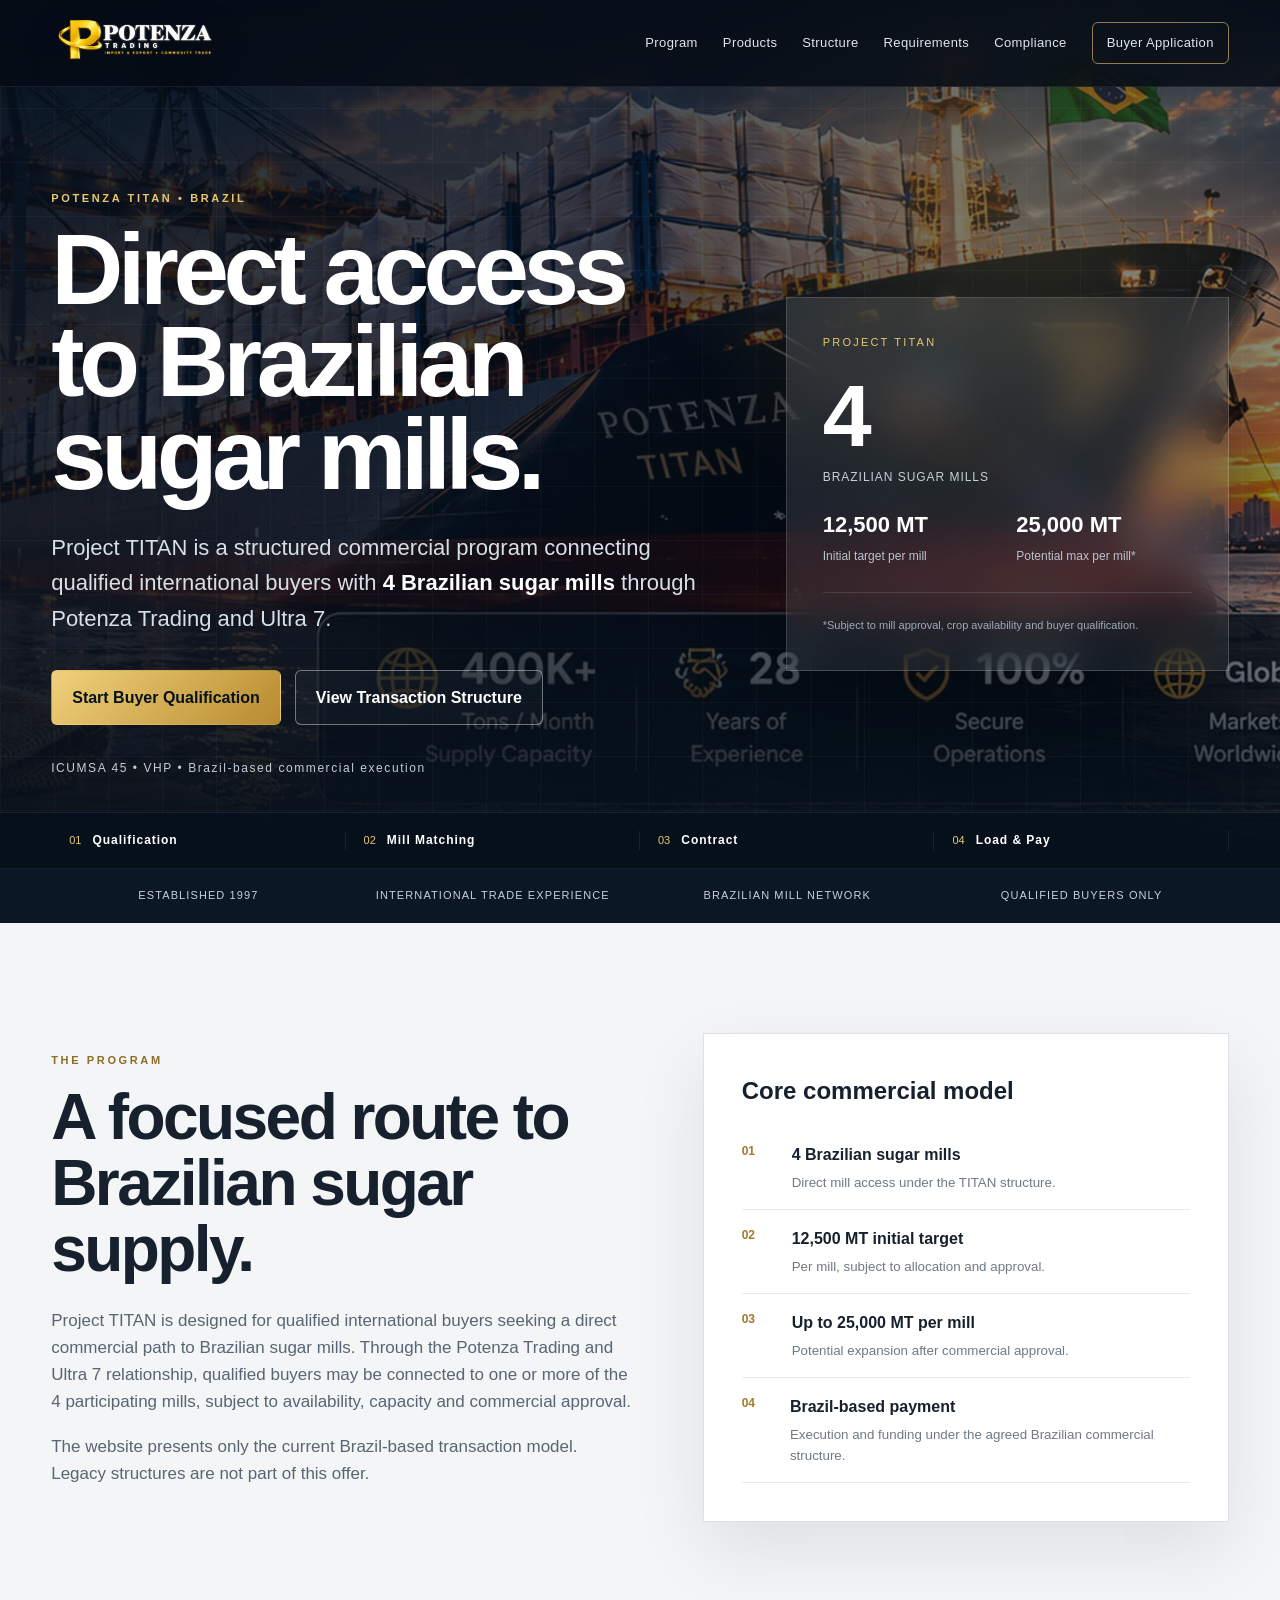
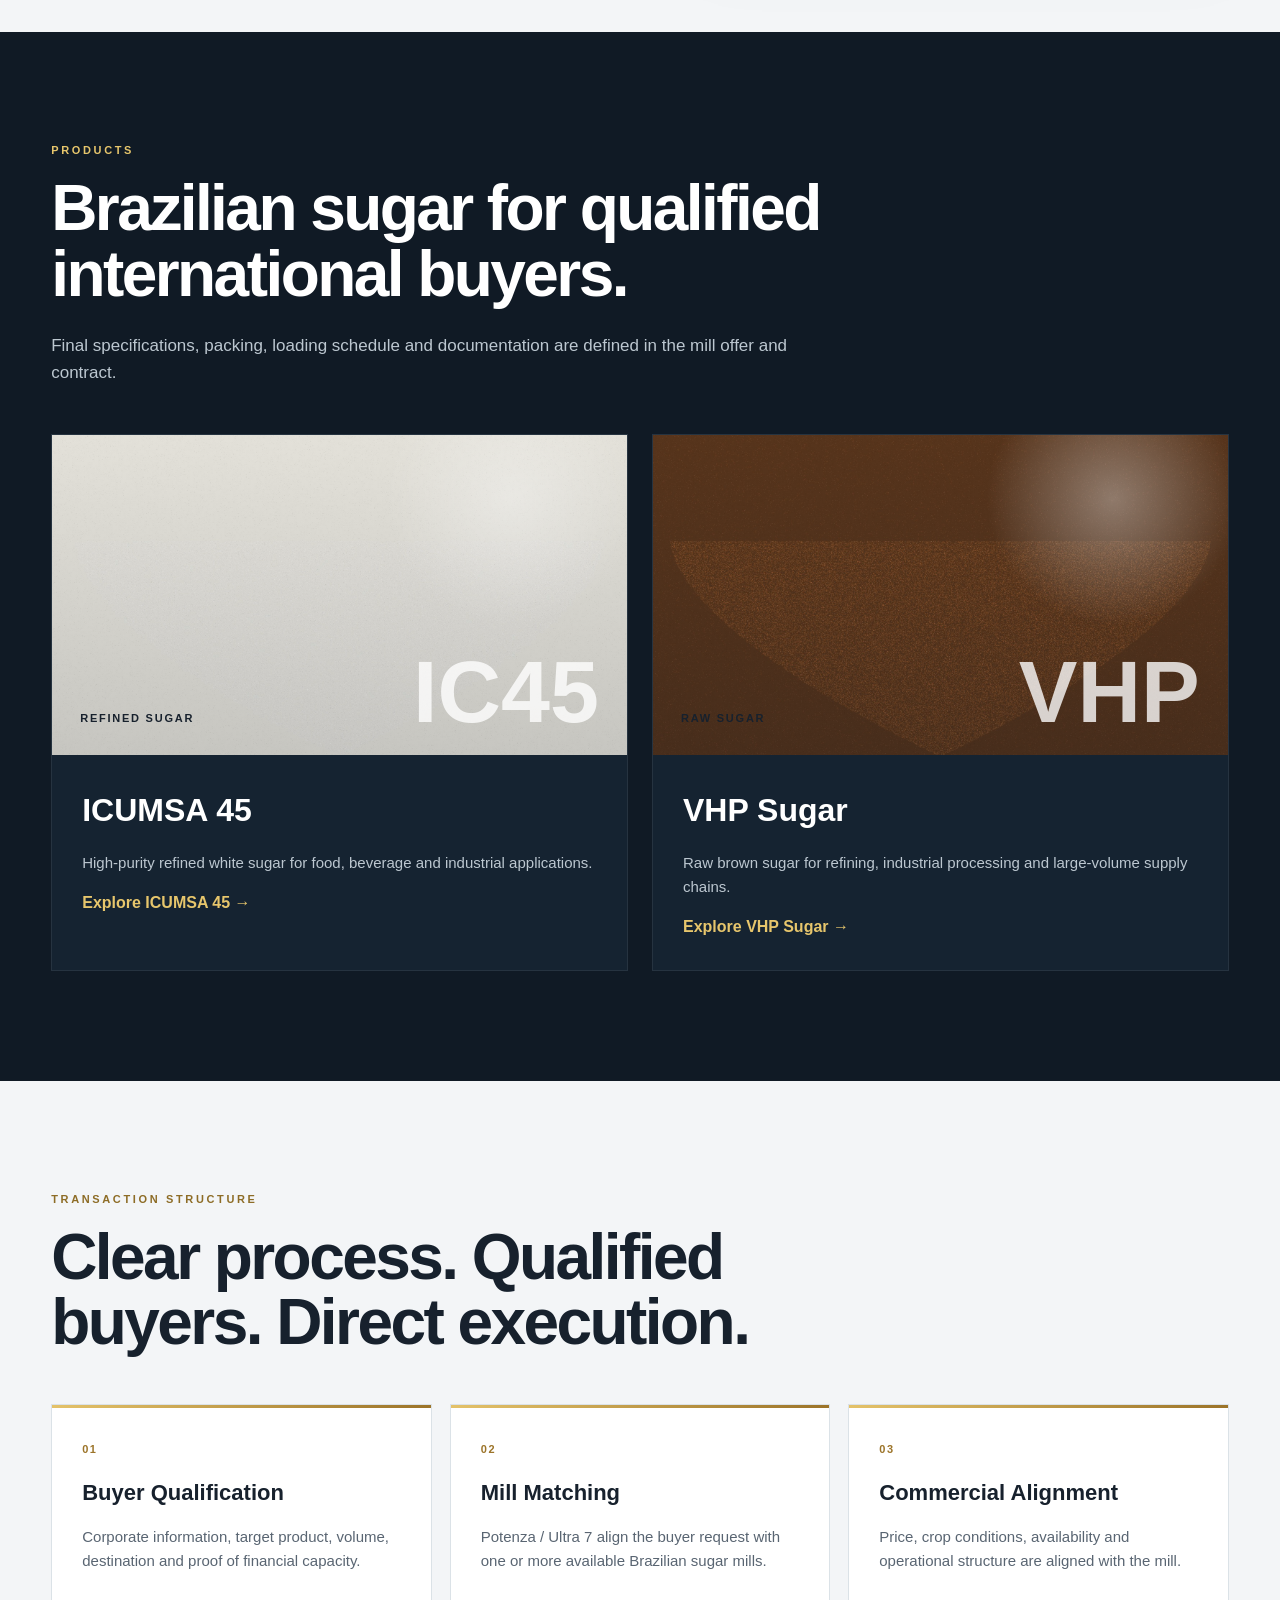
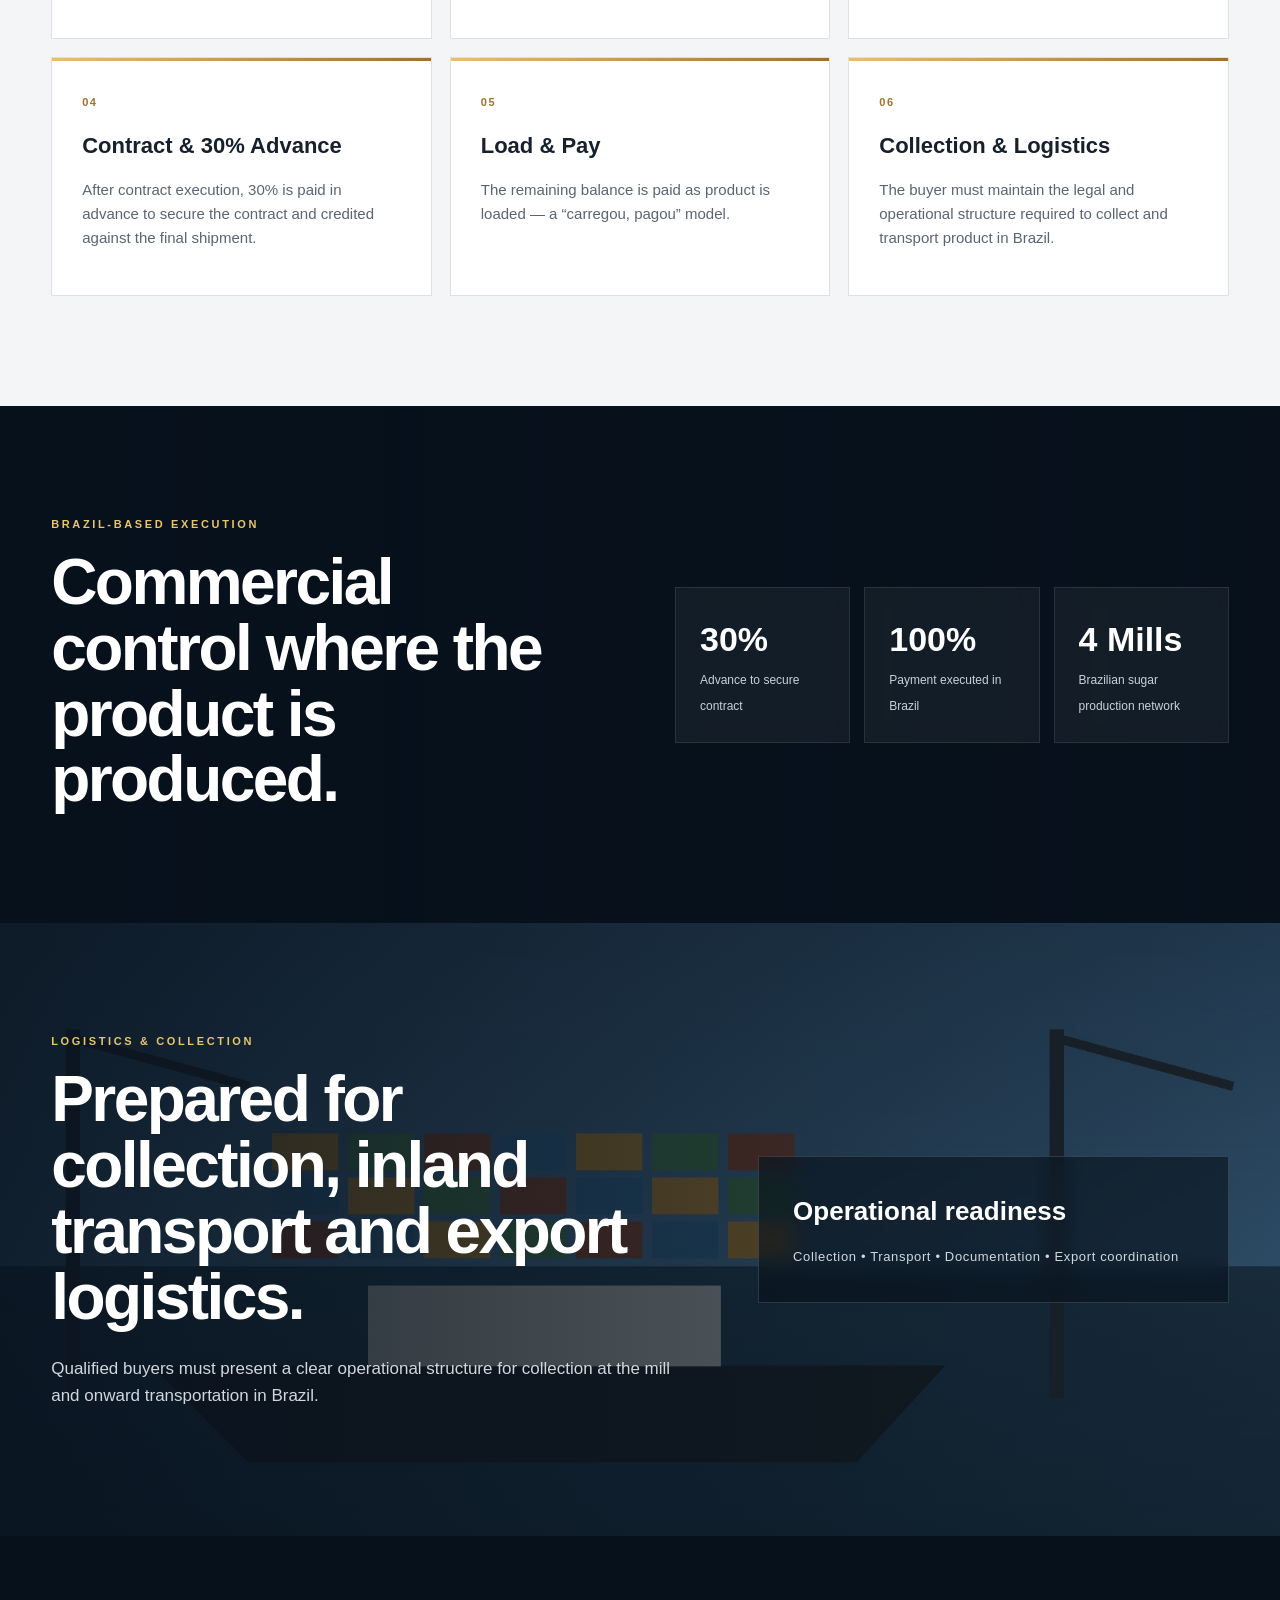
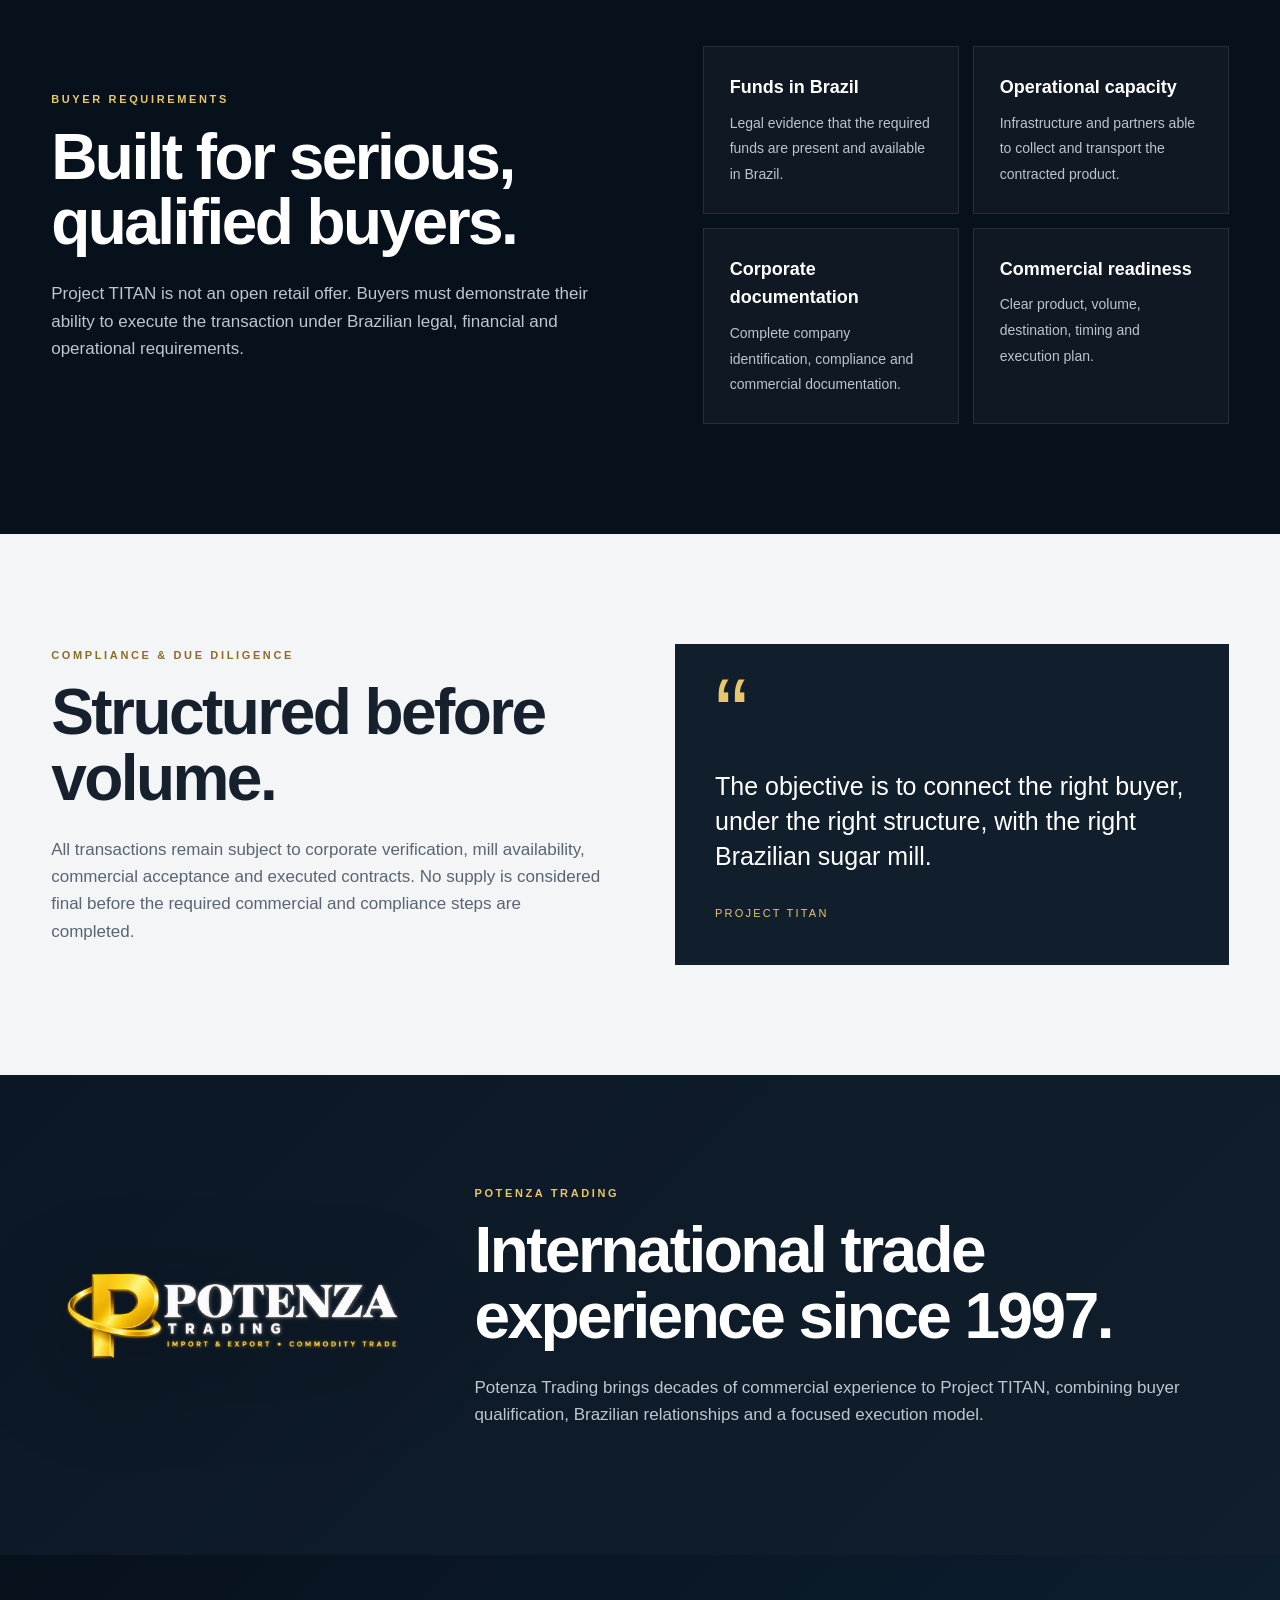
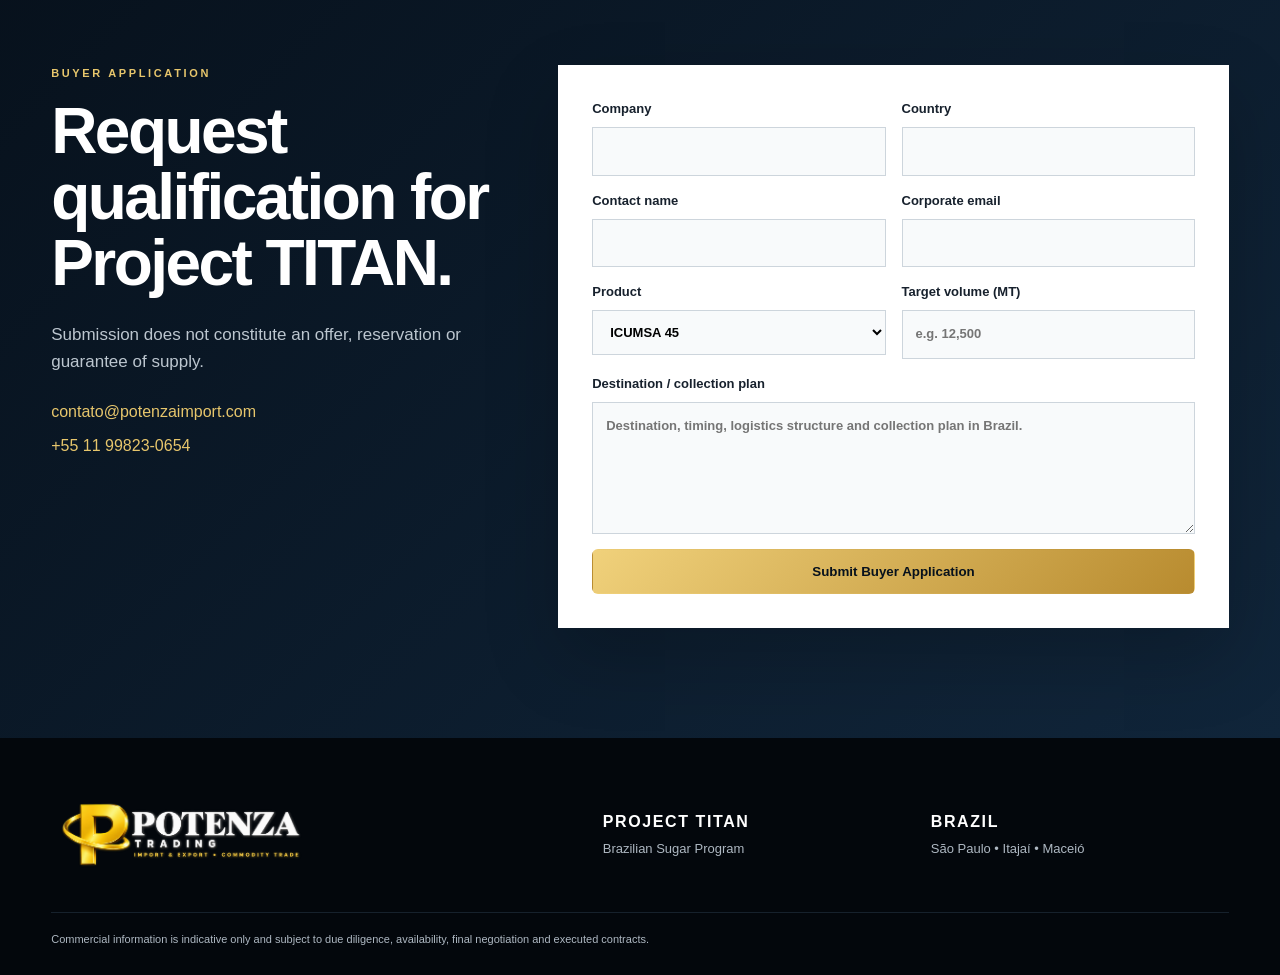
==== commit 00e02e75: "atualização TITAN V8.1 premium" ====
--- a/index.html
+++ b/index.html
@@ -101,7 +101,7 @@
 
     <div class="product-grid">
       <article class="product-card reveal">
-        <div class="product-visual sugar-white"><div class="product-label">REFINED SUGAR</div><div class="product-code">IC45</div></div>
+        <div class="product-visual photo-ic45"><div class="product-label">REFINED SUGAR</div><div class="product-code">IC45</div></div>
         <div class="product-body">
           <h3>ICUMSA 45</h3>
           <p>High-purity refined white sugar for food, beverage and industrial applications.</p>
@@ -110,7 +110,7 @@
       </article>
 
       <article class="product-card reveal delay-1">
-        <div class="product-visual sugar-brown"><div class="product-label">RAW SUGAR</div><div class="product-code">VHP</div></div>
+        <div class="product-visual photo-vhp"><div class="product-label">RAW SUGAR</div><div class="product-code">VHP</div></div>
         <div class="product-body">
           <h3>VHP Sugar</h3>
           <p>Raw brown sugar for refining, industrial processing and large-volume supply chains.</p>
@@ -138,7 +138,7 @@
   </div>
 </section>
 
-<section class="section image-band">
+<section class="section image-band mill-band">
   <div class="container image-band-grid">
     <div class="image-copy reveal">
       <div class="eyebrow">BRAZIL-BASED EXECUTION</div>
@@ -148,6 +148,21 @@
       <div><strong>30%</strong><span>Advance to secure contract</span></div>
       <div><strong>100%</strong><span>Payment executed in Brazil</span></div>
       <div><strong>4 Mills</strong><span>Brazilian sugar production network</span></div>
+    </div>
+  </div>
+</section>
+
+
+<section class="section logistics-band">
+  <div class="container logistics-grid">
+    <div class="reveal">
+      <div class="eyebrow">LOGISTICS & COLLECTION</div>
+      <h2>Prepared for collection, inland transport and export logistics.</h2>
+      <p>Qualified buyers must present a clear operational structure for collection at the mill and onward transportation in Brazil.</p>
+    </div>
+    <div class="logistics-card reveal delay-1">
+      <strong>Operational readiness</strong>
+      <span>Collection • Transport • Documentation • Export coordination</span>
     </div>
   </div>
 </section>
--- a/style.css
+++ b/style.css
@@ -1 +1,9 @@
-*{box-sizing:border-box}html{scroll-behavior:smooth}body{margin:0;font-family:Inter,Arial,Helvetica,sans-serif;background:#07111c;color:#17212d;line-height:1.6;overflow-x:hidden}.container{width:min(1180px,92%);margin:auto}.site-header{position:fixed;z-index:100;top:0;left:0;right:0;background:rgba(5,12,21,.82);backdrop-filter:blur(18px);border-bottom:1px solid rgba(255,255,255,.08)}.nav-wrap{height:86px;display:flex;align-items:center;justify-content:space-between}.brand img{height:56px;width:auto;filter:drop-shadow(0 8px 18px rgba(0,0,0,.28))}.nav-links{display:flex;align-items:center;gap:25px}.nav-links a{color:#dfe6ec;text-decoration:none;font-size:13px;letter-spacing:.03em}.nav-links a:hover{color:#e8c76e}.nav-cta{border:1px solid rgba(232,199,110,.6);padding:10px 14px;border-radius:6px}.menu-toggle{display:none;background:none;border:0;color:#fff;font-size:28px}.hero{position:relative;min-height:860px;color:#fff;background:linear-gradient(102deg,#06101ce8 0%,#06101cbf 44%,#06101c6e 100%),url('assets/images/hero-port.jpg') center/cover no-repeat;padding:190px 0 90px;overflow:hidden}.hero-shade{position:absolute;inset:0;background:radial-gradient(circle at 80% 24%,rgba(229,190,87,.18),transparent 30%),linear-gradient(to bottom,transparent 70%,#07111c 100%)}.hero-grid{position:absolute;inset:0;background-image:linear-gradient(rgba(255,255,255,.03) 1px,transparent 1px),linear-gradient(90deg,rgba(255,255,255,.03) 1px,transparent 1px);background-size:54px 54px}.hero-layout{position:relative;z-index:2;display:grid;grid-template-columns:1.2fr .8fr;gap:70px;align-items:center}.kicker,.eyebrow{font-size:11px;letter-spacing:.24em;font-weight:900;color:#e7c66c;margin-bottom:16px}.hero h1{font-size:clamp(58px,7.8vw,108px);line-height:.93;letter-spacing:-.055em;margin:0 0 28px;max-width:840px}.hero-lead{max-width:760px;font-size:22px;color:#d7e0e7}.hero-lead strong{color:#fff}.hero-actions{display:flex;gap:14px;flex-wrap:wrap;margin:34px 0}.btn{display:inline-flex;align-items:center;justify-content:center;text-decoration:none;font-weight:900;border-radius:6px;padding:14px 20px;border:1px solid transparent;cursor:pointer}.btn.gold{background:linear-gradient(135deg,#f0d17b,#b88b2f);color:#07111c}.btn.outline{border-color:#ffffff67;color:#fff;background:rgba(255,255,255,.03)}.hero-note{font-size:12px;letter-spacing:.13em;color:#c4ced7}.hero-panel{background:linear-gradient(145deg,rgba(255,255,255,.12),rgba(255,255,255,.05));border:1px solid rgba(255,255,255,.16);backdrop-filter:blur(20px);padding:36px;box-shadow:0 30px 80px rgba(0,0,0,.25)}.panel-badge{font-size:11px;letter-spacing:.2em;color:#e8c76e}.metric{margin:20px 0}.metric span{font-size:88px;font-weight:900;line-height:1;color:#fff}.metric p{margin:8px 0 0;color:#c6d0d8;text-transform:uppercase;letter-spacing:.08em;font-size:12px}.metric-row{display:grid;grid-template-columns:1fr 1fr;gap:18px}.metric-row strong{display:block;font-size:22px}.metric-row span{font-size:12px;color:#bac4cd}.rule{height:1px;background:#ffffff1f;margin:24px 0}.mini-copy{font-size:11px;color:#9eabb7}.hero-strip{position:absolute;left:0;right:0;bottom:0;background:rgba(6,16,28,.88);border-top:1px solid rgba(255,255,255,.08)}.strip-grid{display:grid;grid-template-columns:repeat(4,1fr);padding:18px 0}.strip-grid div{display:flex;gap:11px;align-items:center;border-right:1px solid rgba(255,255,255,.08);padding:0 18px}.strip-grid span{color:#e8c76e;font-size:11px}.strip-grid strong{font-size:12px;letter-spacing:.08em}.trust-bar{background:#0b1724;color:#c8d1d8;border-top:1px solid #ffffff0d}.trust-grid{display:grid;grid-template-columns:repeat(4,1fr);text-align:center;padding:18px 0;font-size:11px;letter-spacing:.1em;text-transform:uppercase}.section{padding:110px 0}.section-light{background:#f3f5f7}.section-charcoal{background:#101a25;color:#fff}.section-deep{background:#07111c;color:#fff}.section-brand{background:linear-gradient(135deg,#0b1724,#111f2d);color:#fff}.two-col{display:grid;grid-template-columns:1.05fr .95fr;gap:70px;align-items:center}.eyebrow.dark{color:#8d6c26}.section h2{font-size:clamp(38px,5vw,66px);line-height:1.03;letter-spacing:-.04em;margin:0 0 24px}.section p{font-size:17px;color:#596572}.section-charcoal p,.section-deep p,.section-brand p{color:#bcc7d0}.premium-card{background:#fff;padding:38px;border:1px solid #dbe1e6;box-shadow:0 28px 70px rgba(8,18,31,.09)}.card-title{font-size:24px;font-weight:900;margin-bottom:16px}.feature-list{list-style:none;padding:0;margin:0}.feature-list li{display:flex;gap:18px;padding:16px 0;border-bottom:1px solid #e6ebef}.feature-list li>span{width:32px;color:#a27b2b;font-size:12px;font-weight:900}.feature-list b{display:block;font-size:16px}.feature-list small{display:block;color:#6e7a85;margin-top:4px}.section-heading{max-width:820px;margin-bottom:48px}.section-heading p{max-width:760px}.product-grid{display:grid;grid-template-columns:1fr 1fr;gap:24px}.product-card{background:#152331;border:1px solid #ffffff12;overflow:hidden;transition:transform .35s ease,box-shadow .35s ease}.product-card:hover{transform:translateY(-6px);box-shadow:0 24px 50px rgba(0,0,0,.2)}.product-visual{height:320px;display:flex;align-items:flex-end;justify-content:space-between;padding:28px;position:relative;overflow:hidden}.product-visual:after{content:"";position:absolute;inset:0;background:radial-gradient(circle at 80% 20%,rgba(255,255,255,.35),transparent 24%)}.sugar-white{background:linear-gradient(135deg,#f6f4ec,#d9d2c2)}.sugar-brown{background:linear-gradient(135deg,#4e2d18,#b87939)}.product-label{position:relative;z-index:2;color:#17212d;font-size:11px;letter-spacing:.16em;font-weight:900}.sugar-brown .product-label{color:#fff}.product-code{position:relative;z-index:2;font-size:88px;font-weight:900;color:#ffffffc9;line-height:.8}.product-body{padding:30px}.product-body h3{font-size:32px;margin:0 0 10px}.product-body p{font-size:15px}.product-body a{color:#e7c66c;text-decoration:none;font-weight:900}.process-grid{display:grid;grid-template-columns:repeat(3,1fr);gap:18px}.process-card{background:#fff;padding:30px;border:1px solid #dbe2e7;min-height:235px;position:relative;overflow:hidden}.process-card:before{content:"";position:absolute;top:0;left:0;width:100%;height:3px;background:linear-gradient(90deg,#e4c269,#9c7429)}.process-card span{font-size:11px;letter-spacing:.14em;color:#9c7429;font-weight:900}.process-card h3{font-size:22px;margin:14px 0 8px}.process-card p{font-size:15px}.image-band{background:linear-gradient(90deg,#07111ce8,#07111caa),url('assets/images/hero-port.jpg') center/cover fixed;color:#fff}.image-band-grid{display:grid;grid-template-columns:1fr 1fr;gap:70px;align-items:center}.image-copy h2{margin-bottom:0}.image-facts{display:grid;grid-template-columns:repeat(3,1fr);gap:14px}.image-facts div{padding:24px;background:#ffffff0d;border:1px solid #ffffff18;backdrop-filter:blur(8px)}.image-facts strong{display:block;font-size:34px;color:#fff}.image-facts span{font-size:12px;color:#c8d2db}.requirements-grid{display:grid;grid-template-columns:1fr 1fr;gap:14px}.requirement{padding:26px;border:1px solid #ffffff18;background:#ffffff08}.requirement strong{display:block;font-size:18px;margin-bottom:8px}.requirement span{font-size:14px;color:#bac5ce}.compliance-grid{display:grid;grid-template-columns:1fr 1fr;gap:70px;align-items:center}.quote-card{background:#111f2d;color:#fff;padding:40px;position:relative}.quote-mark{font-size:100px;line-height:.6;color:#e7c66c}.quote-card p{color:#fff;font-size:25px;line-height:1.4}.quote-card span{font-size:11px;letter-spacing:.2em;color:#e7c66c}.brand-story{display:grid;grid-template-columns:.65fr 1.35fr;gap:60px;align-items:center}.brand-story img{width:100%;max-width:420px;filter:drop-shadow(0 22px 50px rgba(0,0,0,.3))}.contact-section{background:linear-gradient(135deg,#07111c,#10253a);color:#fff}.contact-grid{display:grid;grid-template-columns:.8fr 1.2fr;gap:60px}.contact-copy p{color:#bcc6cf}.contact-info{display:flex;flex-direction:column;gap:8px;margin-top:24px}.contact-info a{color:#e7c66c;text-decoration:none}.buyer-form{background:#fff;padding:34px;color:#17212d;box-shadow:0 30px 70px rgba(0,0,0,.2)}.form-row{display:grid;grid-template-columns:1fr 1fr;gap:16px}.buyer-form label{display:flex;flex-direction:column;font-size:13px;font-weight:800;margin-bottom:15px}.buyer-form input,.buyer-form select,.buyer-form textarea{margin-top:7px;padding:13px;border:1px solid #cdd5dc;background:#f8fafb;font:inherit}.wide{width:100%}.footer{background:#03070c;color:#aeb8c2;padding:52px 0 26px}.footer-grid{display:grid;grid-template-columns:1.4fr .8fr .8fr;gap:30px;align-items:center}.footer-logo{width:260px;max-width:100%}.footer strong{color:#fff;letter-spacing:.1em}.footer p{font-size:13px;margin:5px 0}.legal{border-top:1px solid #16212c;margin-top:28px;padding-top:18px;font-size:11px}.reveal{opacity:0;transform:translateY(24px);transition:opacity .7s ease,transform .7s ease}.reveal.visible{opacity:1;transform:none}.delay-1{transition-delay:.12s}@media(max-width:980px){.nav-links{display:none;position:absolute;top:86px;left:0;right:0;background:#07111c;padding:24px;flex-direction:column;align-items:flex-start}.nav-links.open{display:flex}.menu-toggle{display:block}.hero-layout,.two-col,.image-band-grid,.compliance-grid,.contact-grid,.brand-story{grid-template-columns:1fr}.hero-panel{max-width:620px}.product-grid{grid-template-columns:1fr}.process-grid{grid-template-columns:1fr 1fr}.hero{padding-bottom:150px}}@media(max-width:650px){.brand img{height:44px}.hero{padding-top:150px}.hero h1{font-size:58px}.hero-lead{font-size:18px}.metric span{font-size:68px}.metric-row,.trust-grid,.strip-grid,.process-grid,.requirements-grid,.image-facts,.form-row,.footer-grid{grid-template-columns:1fr}.hero-strip{position:relative;margin-top:40px}.strip-grid div{border-right:0;border-bottom:1px solid #ffffff0d;padding:10px 0}.section{padding:76px 0}.product-visual{height:240px}.product-code{font-size:64px}}+*{box-sizing:border-box}html{scroll-behavior:smooth}body{margin:0;font-family:Inter,Arial,Helvetica,sans-serif;background:#07111c;color:#17212d;line-height:1.6;overflow-x:hidden}.container{width:min(1180px,92%);margin:auto}.site-header{position:fixed;z-index:100;top:0;left:0;right:0;background:rgba(5,12,21,.82);backdrop-filter:blur(18px);border-bottom:1px solid rgba(255,255,255,.08)}.nav-wrap{height:86px;display:flex;align-items:center;justify-content:space-between}.brand img{height:56px;width:auto;filter:drop-shadow(0 8px 18px rgba(0,0,0,.28))}.nav-links{display:flex;align-items:center;gap:25px}.nav-links a{color:#dfe6ec;text-decoration:none;font-size:13px;letter-spacing:.03em}.nav-links a:hover{color:#e8c76e}.nav-cta{border:1px solid rgba(232,199,110,.6);padding:10px 14px;border-radius:6px}.menu-toggle{display:none;background:none;border:0;color:#fff;font-size:28px}.hero{position:relative;min-height:860px;color:#fff;background:linear-gradient(102deg,#06101ce8 0%,#06101cbf 44%,#06101c6e 100%),url('assets/images/hero-port.jpg') center/cover no-repeat;padding:190px 0 90px;overflow:hidden}.hero-shade{position:absolute;inset:0;background:radial-gradient(circle at 80% 24%,rgba(229,190,87,.18),transparent 30%),linear-gradient(to bottom,transparent 70%,#07111c 100%)}.hero-grid{position:absolute;inset:0;background-image:linear-gradient(rgba(255,255,255,.03) 1px,transparent 1px),linear-gradient(90deg,rgba(255,255,255,.03) 1px,transparent 1px);background-size:54px 54px}.hero-layout{position:relative;z-index:2;display:grid;grid-template-columns:1.2fr .8fr;gap:70px;align-items:center}.kicker,.eyebrow{font-size:11px;letter-spacing:.24em;font-weight:900;color:#e7c66c;margin-bottom:16px}.hero h1{font-size:clamp(58px,7.8vw,108px);line-height:.93;letter-spacing:-.055em;margin:0 0 28px;max-width:840px}.hero-lead{max-width:760px;font-size:22px;color:#d7e0e7}.hero-lead strong{color:#fff}.hero-actions{display:flex;gap:14px;flex-wrap:wrap;margin:34px 0}.btn{display:inline-flex;align-items:center;justify-content:center;text-decoration:none;font-weight:900;border-radius:6px;padding:14px 20px;border:1px solid transparent;cursor:pointer}.btn.gold{background:linear-gradient(135deg,#f0d17b,#b88b2f);color:#07111c}.btn.outline{border-color:#ffffff67;color:#fff;background:rgba(255,255,255,.03)}.hero-note{font-size:12px;letter-spacing:.13em;color:#c4ced7}.hero-panel{background:linear-gradient(145deg,rgba(255,255,255,.12),rgba(255,255,255,.05));border:1px solid rgba(255,255,255,.16);backdrop-filter:blur(20px);padding:36px;box-shadow:0 30px 80px rgba(0,0,0,.25)}.panel-badge{font-size:11px;letter-spacing:.2em;color:#e8c76e}.metric{margin:20px 0}.metric span{font-size:88px;font-weight:900;line-height:1;color:#fff}.metric p{margin:8px 0 0;color:#c6d0d8;text-transform:uppercase;letter-spacing:.08em;font-size:12px}.metric-row{display:grid;grid-template-columns:1fr 1fr;gap:18px}.metric-row strong{display:block;font-size:22px}.metric-row span{font-size:12px;color:#bac4cd}.rule{height:1px;background:#ffffff1f;margin:24px 0}.mini-copy{font-size:11px;color:#9eabb7}.hero-strip{position:absolute;left:0;right:0;bottom:0;background:rgba(6,16,28,.88);border-top:1px solid rgba(255,255,255,.08)}.strip-grid{display:grid;grid-template-columns:repeat(4,1fr);padding:18px 0}.strip-grid div{display:flex;gap:11px;align-items:center;border-right:1px solid rgba(255,255,255,.08);padding:0 18px}.strip-grid span{color:#e8c76e;font-size:11px}.strip-grid strong{font-size:12px;letter-spacing:.08em}.trust-bar{background:#0b1724;color:#c8d1d8;border-top:1px solid #ffffff0d}.trust-grid{display:grid;grid-template-columns:repeat(4,1fr);text-align:center;padding:18px 0;font-size:11px;letter-spacing:.1em;text-transform:uppercase}.section{padding:110px 0}.section-light{background:#f3f5f7}.section-charcoal{background:#101a25;color:#fff}.section-deep{background:#07111c;color:#fff}.section-brand{background:linear-gradient(135deg,#0b1724,#111f2d);color:#fff}.two-col{display:grid;grid-template-columns:1.05fr .95fr;gap:70px;align-items:center}.eyebrow.dark{color:#8d6c26}.section h2{font-size:clamp(38px,5vw,66px);line-height:1.03;letter-spacing:-.04em;margin:0 0 24px}.section p{font-size:17px;color:#596572}.section-charcoal p,.section-deep p,.section-brand p{color:#bcc7d0}.premium-card{background:#fff;padding:38px;border:1px solid #dbe1e6;box-shadow:0 28px 70px rgba(8,18,31,.09)}.card-title{font-size:24px;font-weight:900;margin-bottom:16px}.feature-list{list-style:none;padding:0;margin:0}.feature-list li{display:flex;gap:18px;padding:16px 0;border-bottom:1px solid #e6ebef}.feature-list li>span{width:32px;color:#a27b2b;font-size:12px;font-weight:900}.feature-list b{display:block;font-size:16px}.feature-list small{display:block;color:#6e7a85;margin-top:4px}.section-heading{max-width:820px;margin-bottom:48px}.section-heading p{max-width:760px}.product-grid{display:grid;grid-template-columns:1fr 1fr;gap:24px}.product-card{background:#152331;border:1px solid #ffffff12;overflow:hidden;transition:transform .35s ease,box-shadow .35s ease}.product-card:hover{transform:translateY(-6px);box-shadow:0 24px 50px rgba(0,0,0,.2)}.product-visual{height:320px;display:flex;align-items:flex-end;justify-content:space-between;padding:28px;position:relative;overflow:hidden}.product-visual:after{content:"";position:absolute;inset:0;background:radial-gradient(circle at 80% 20%,rgba(255,255,255,.35),transparent 24%)}.photo-ic45{background:linear-gradient(180deg,rgba(6,16,28,.06),rgba(6,16,28,.18)),url('assets-v8/images/ic45-product.jpg') center/cover no-repeat}.photo-vhp{background:linear-gradient(180deg,rgba(6,16,28,.04),rgba(6,16,28,.22)),url('assets-v8/images/vhp-product.jpg') center/cover no-repeat}.product-label{position:relative;z-index:2;color:#17212d;font-size:11px;letter-spacing:.16em;font-weight:900}.sugar-brown .product-label{color:#fff}.product-code{position:relative;z-index:2;font-size:88px;font-weight:900;color:#ffffffc9;line-height:.8}.product-body{padding:30px}.product-body h3{font-size:32px;margin:0 0 10px}.product-body p{font-size:15px}.product-body a{color:#e7c66c;text-decoration:none;font-weight:900}.process-grid{display:grid;grid-template-columns:repeat(3,1fr);gap:18px}.process-card{background:#fff;padding:30px;border:1px solid #dbe2e7;min-height:235px;position:relative;overflow:hidden}.process-card:before{content:"";position:absolute;top:0;left:0;width:100%;height:3px;background:linear-gradient(90deg,#e4c269,#9c7429)}.process-card span{font-size:11px;letter-spacing:.14em;color:#9c7429;font-weight:900}.process-card h3{font-size:22px;margin:14px 0 8px}.process-card p{font-size:15px}.image-band{background:linear-gradient(90deg,#07111ce8,#07111caa),url('assets/images/hero-port.jpg') center/cover fixed;color:#fff}.image-band-grid{display:grid;grid-template-columns:1fr 1fr;gap:70px;align-items:center}.image-copy h2{margin-bottom:0}.image-facts{display:grid;grid-template-columns:repeat(3,1fr);gap:14px}.image-facts div{padding:24px;background:#ffffff0d;border:1px solid #ffffff18;backdrop-filter:blur(8px)}.image-facts strong{display:block;font-size:34px;color:#fff}.image-facts span{font-size:12px;color:#c8d2db}.requirements-grid{display:grid;grid-template-columns:1fr 1fr;gap:14px}.requirement{padding:26px;border:1px solid #ffffff18;background:#ffffff08}.requirement strong{display:block;font-size:18px;margin-bottom:8px}.requirement span{font-size:14px;color:#bac5ce}.compliance-grid{display:grid;grid-template-columns:1fr 1fr;gap:70px;align-items:center}.quote-card{background:#111f2d;color:#fff;padding:40px;position:relative}.quote-mark{font-size:100px;line-height:.6;color:#e7c66c}.quote-card p{color:#fff;font-size:25px;line-height:1.4}.quote-card span{font-size:11px;letter-spacing:.2em;color:#e7c66c}.brand-story{display:grid;grid-template-columns:.65fr 1.35fr;gap:60px;align-items:center}.brand-story img{width:100%;max-width:420px;filter:drop-shadow(0 22px 50px rgba(0,0,0,.3))}.contact-section{background:linear-gradient(135deg,#07111c,#10253a);color:#fff}.contact-grid{display:grid;grid-template-columns:.8fr 1.2fr;gap:60px}.contact-copy p{color:#bcc6cf}.contact-info{display:flex;flex-direction:column;gap:8px;margin-top:24px}.contact-info a{color:#e7c66c;text-decoration:none}.buyer-form{background:#fff;padding:34px;color:#17212d;box-shadow:0 30px 70px rgba(0,0,0,.2)}.form-row{display:grid;grid-template-columns:1fr 1fr;gap:16px}.buyer-form label{display:flex;flex-direction:column;font-size:13px;font-weight:800;margin-bottom:15px}.buyer-form input,.buyer-form select,.buyer-form textarea{margin-top:7px;padding:13px;border:1px solid #cdd5dc;background:#f8fafb;font:inherit}.wide{width:100%}.footer{background:#03070c;color:#aeb8c2;padding:52px 0 26px}.footer-grid{display:grid;grid-template-columns:1.4fr .8fr .8fr;gap:30px;align-items:center}.footer-logo{width:260px;max-width:100%}.footer strong{color:#fff;letter-spacing:.1em}.footer p{font-size:13px;margin:5px 0}.legal{border-top:1px solid #16212c;margin-top:28px;padding-top:18px;font-size:11px}.reveal{opacity:0;transform:translateY(24px);transition:opacity .7s ease,transform .7s ease}.reveal.visible{opacity:1;transform:none}.delay-1{transition-delay:.12s}@media(max-width:980px){.nav-links{display:none;position:absolute;top:86px;left:0;right:0;background:#07111c;padding:24px;flex-direction:column;align-items:flex-start}.nav-links.open{display:flex}.menu-toggle{display:block}.hero-layout,.two-col,.image-band-grid,.compliance-grid,.contact-grid,.brand-story{grid-template-columns:1fr}.hero-panel{max-width:620px}.product-grid{grid-template-columns:1fr}.process-grid{grid-template-columns:1fr 1fr}.hero{padding-bottom:150px}}@media(max-width:650px){.brand img{height:44px}.hero{padding-top:150px}.hero h1{font-size:58px}.hero-lead{font-size:18px}.metric span{font-size:68px}.metric-row,.trust-grid,.strip-grid,.process-grid,.requirements-grid,.image-facts,.form-row,.footer-grid{grid-template-columns:1fr}.hero-strip{position:relative;margin-top:40px}.strip-grid div{border-right:0;border-bottom:1px solid #ffffff0d;padding:10px 0}.section{padding:76px 0}.product-visual{height:240px}.product-code{font-size:64px}}
+.mill-band{background:linear-gradient(90deg,#07111ce8,#07111c8f),url('assets-v8/images/sugar-mill.jpg') center/cover fixed}
+.logistics-band{background:linear-gradient(90deg,#07111ce0,#07111c82),url('assets-v8/images/logistics-port.jpg') center/cover no-repeat;color:#fff}
+.logistics-grid{display:grid;grid-template-columns:1.15fr .85fr;gap:70px;align-items:center}
+.logistics-band p{color:#d0d7de;max-width:680px}
+.logistics-card{padding:34px;border:1px solid #ffffff24;background:#07111c99;backdrop-filter:blur(10px)}
+.logistics-card strong{display:block;font-size:26px;margin-bottom:10px}
+.logistics-card span{font-size:13px;color:#d1d9e0;letter-spacing:.05em}
+@media(max-width:980px){.logistics-grid{grid-template-columns:1fr}}
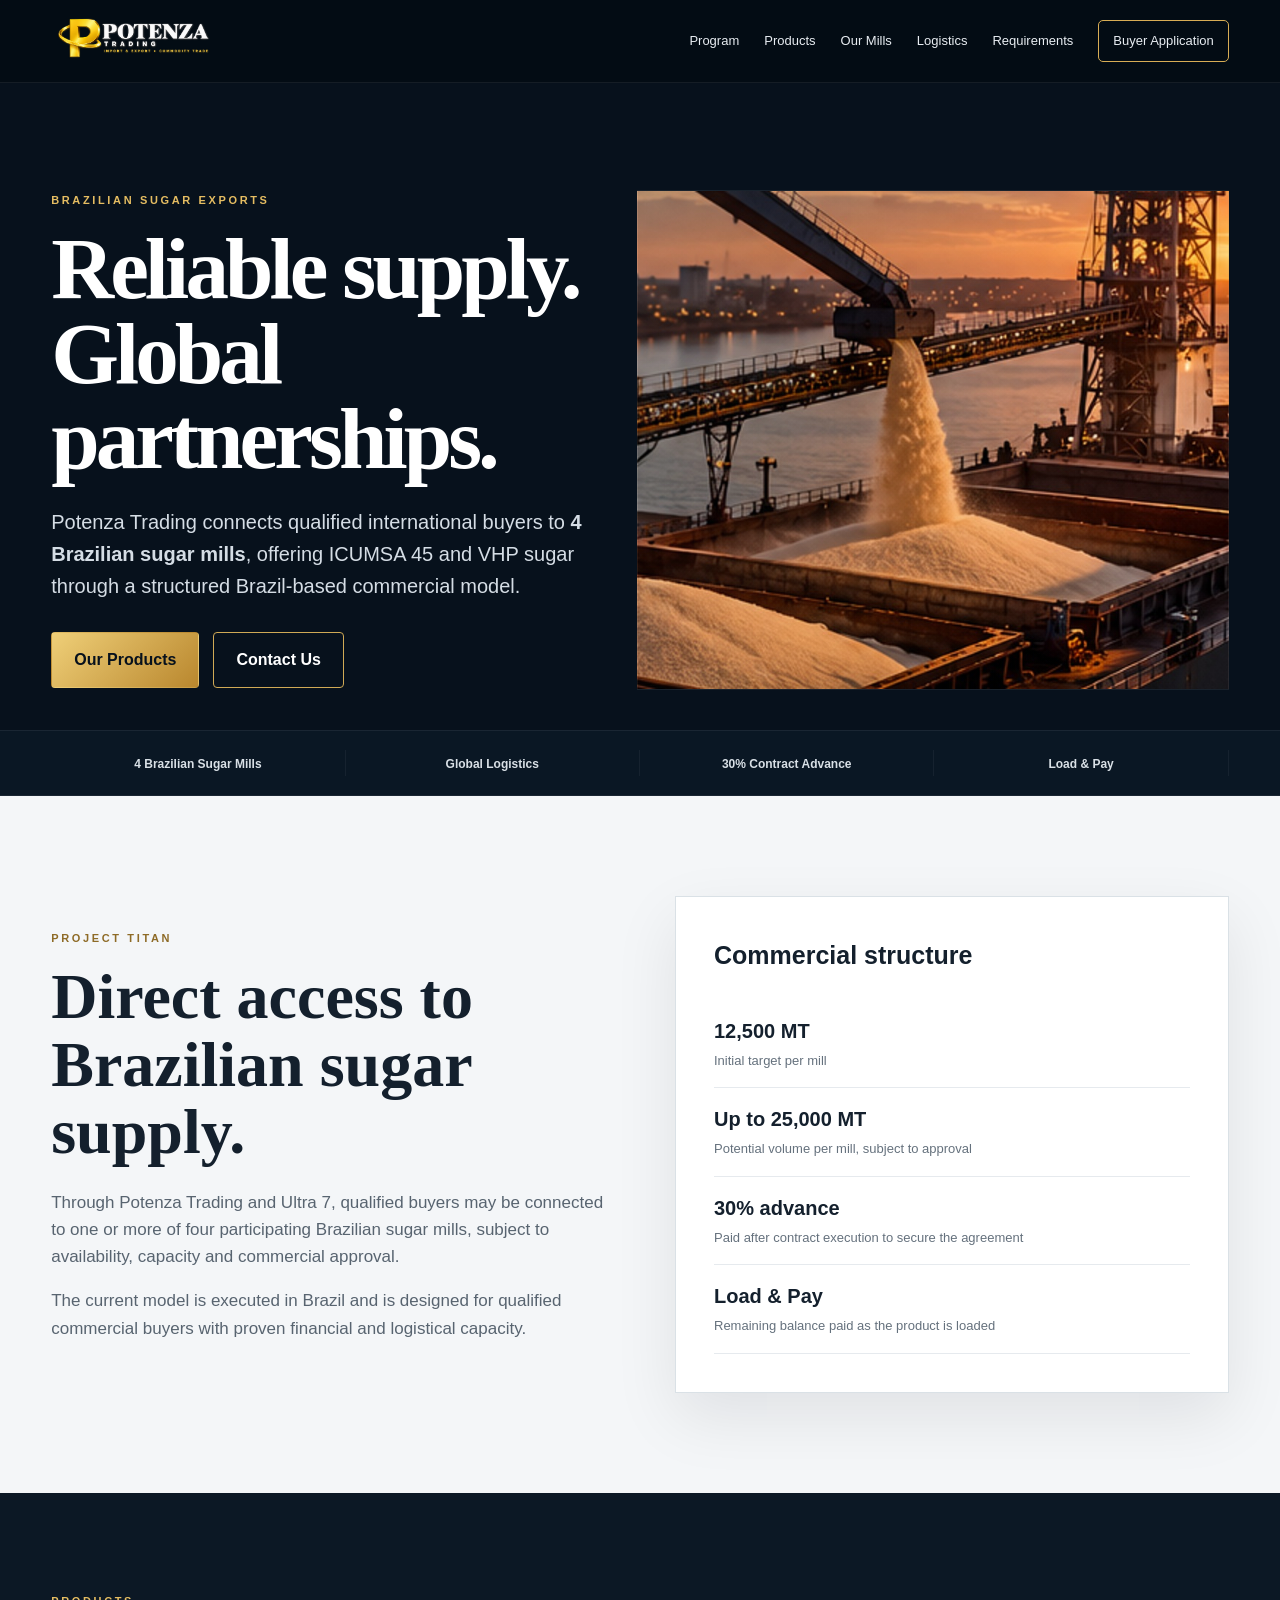
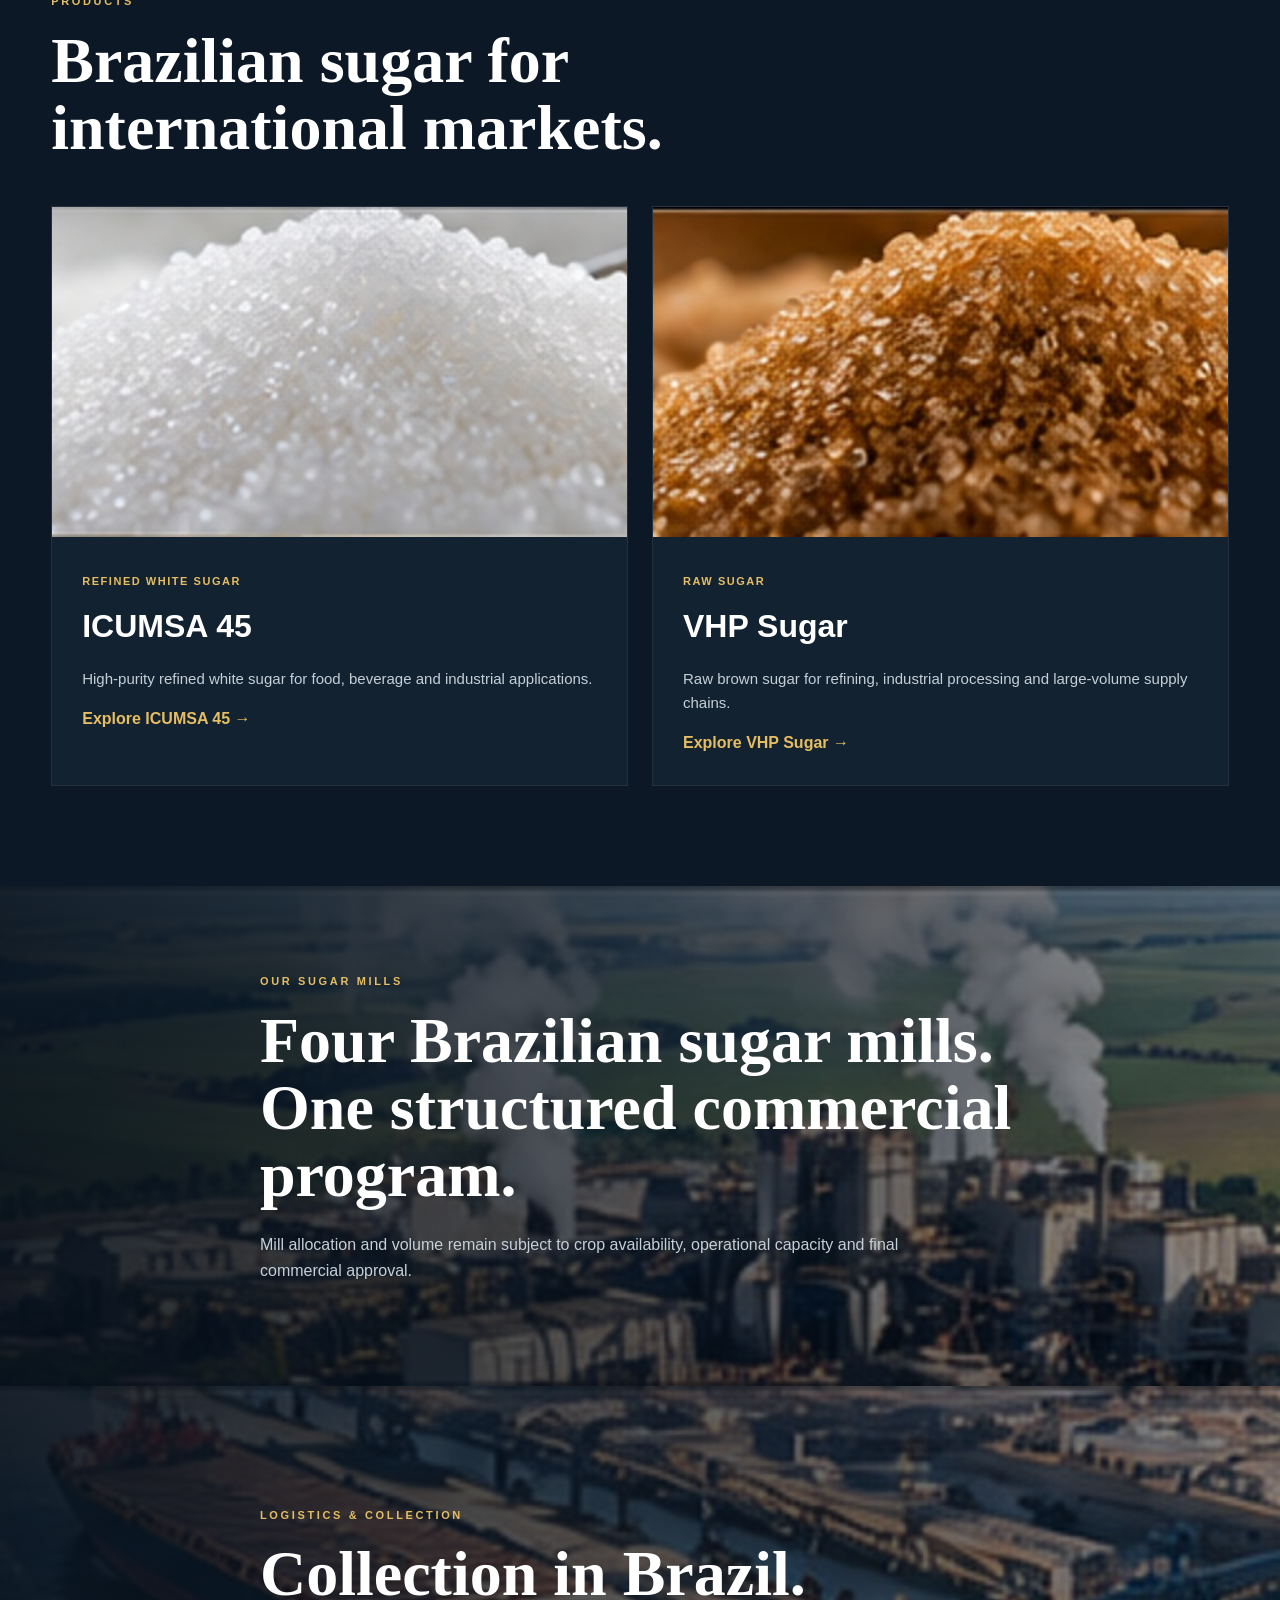
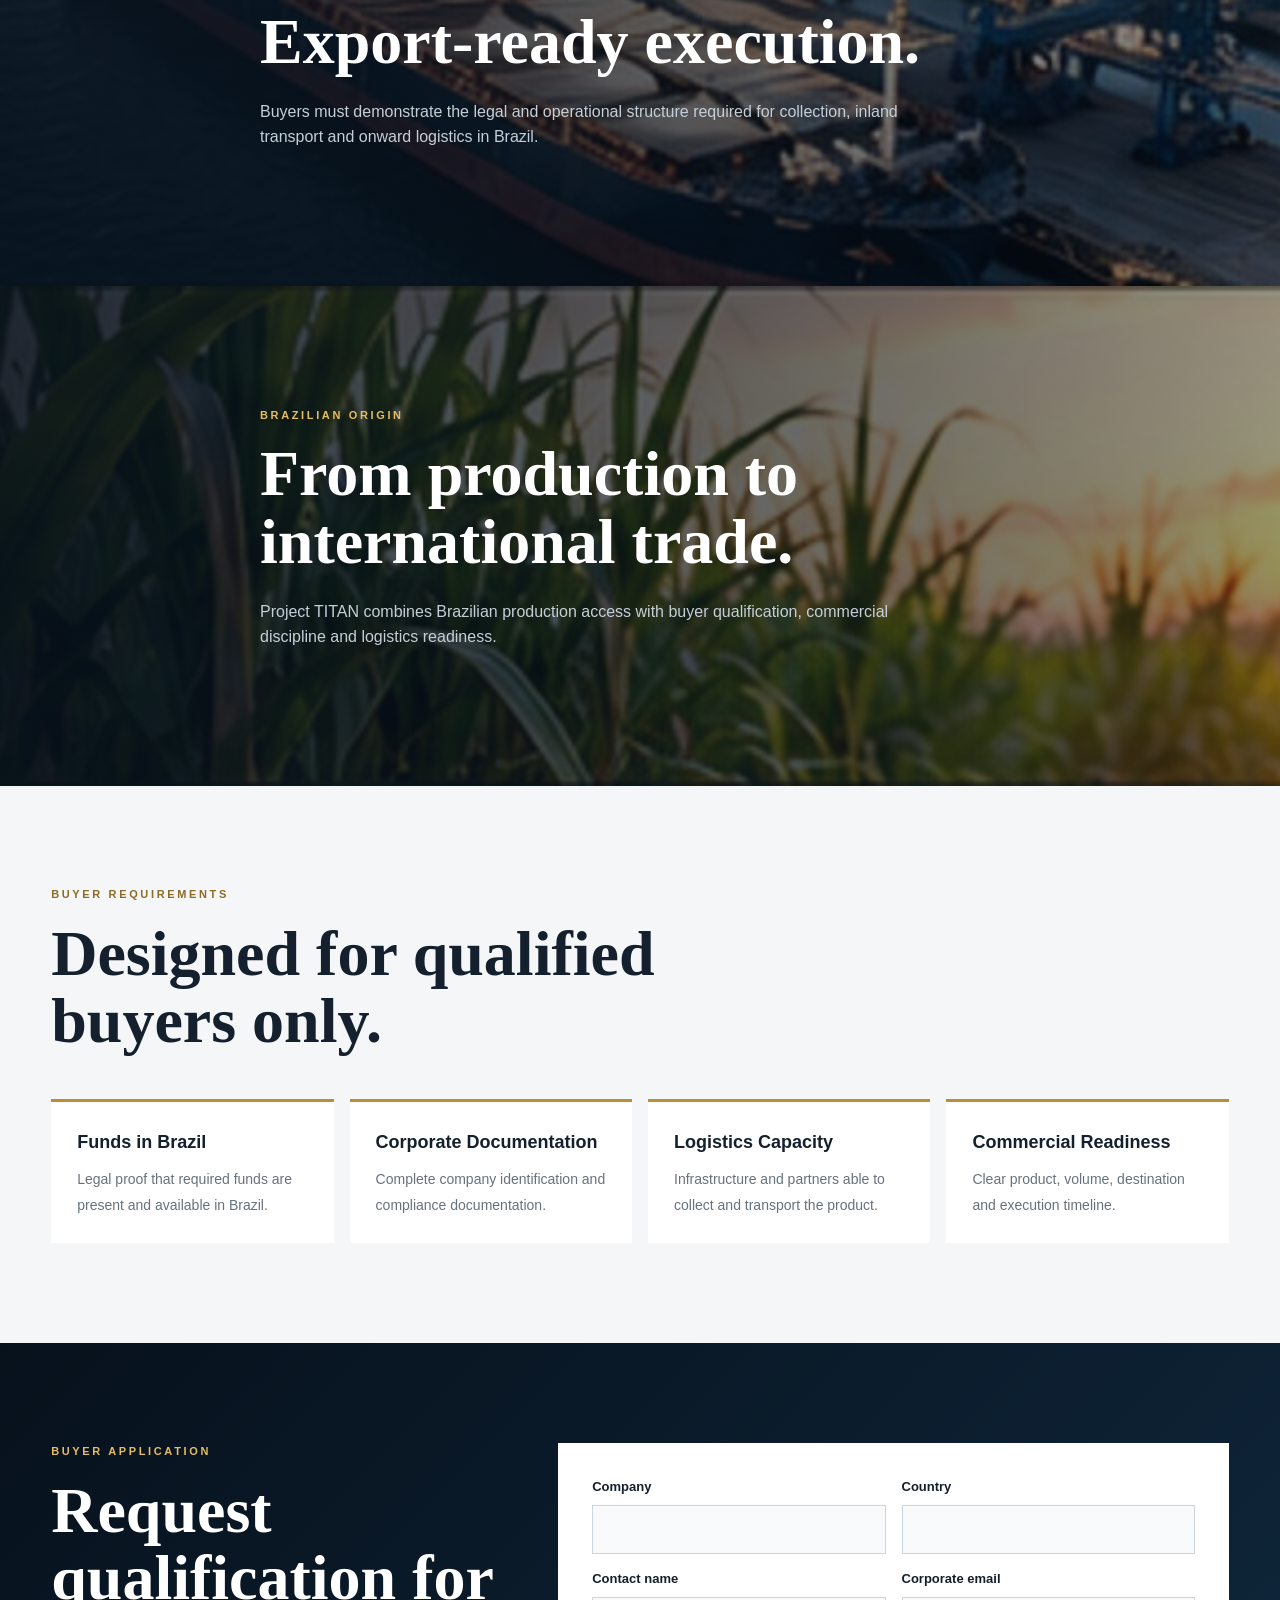
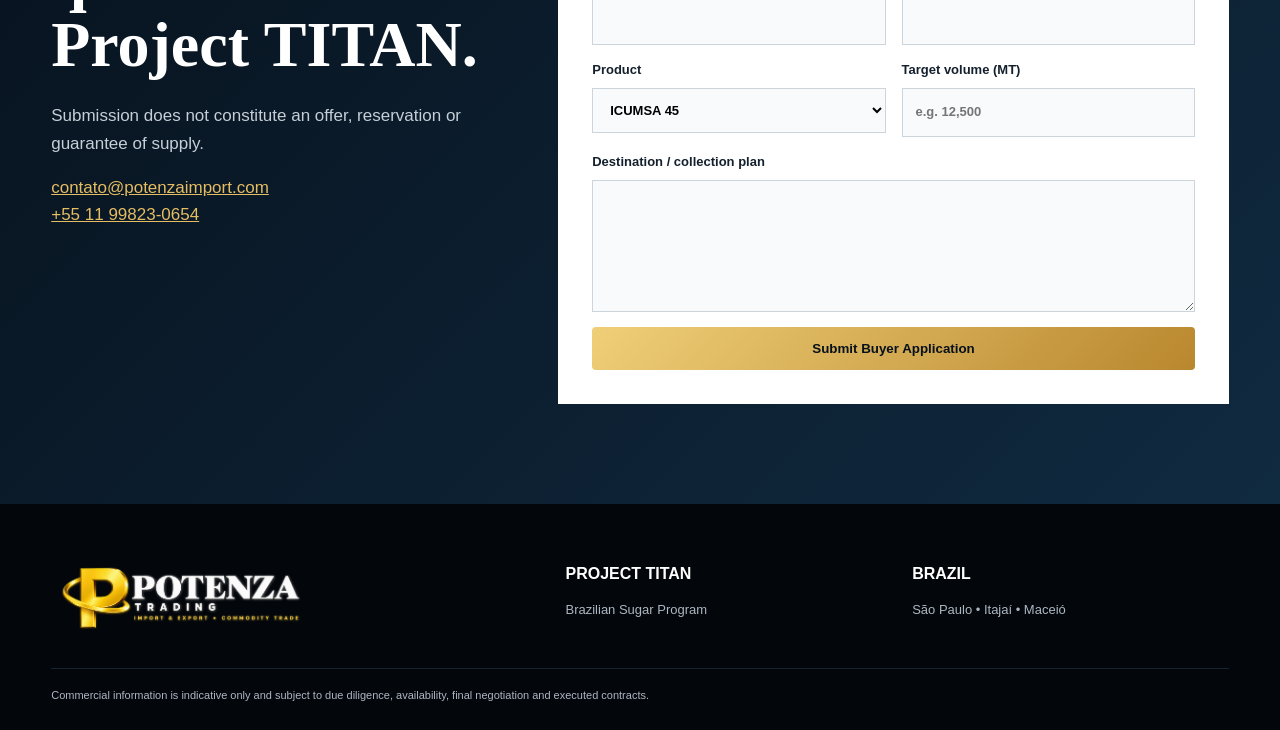
==== commit c8071856: "atualização TITAN V8.2 premium" ====
--- a/index.html
+++ b/index.html
@@ -1,26 +1,25 @@
 <!doctype html>
 <html lang="en">
 <head>
-  <meta charset="utf-8">
-  <meta name="viewport" content="width=device-width,initial-scale=1">
-  <title>Potenza Trading | Project TITAN</title>
-  <meta name="description" content="Project TITAN connects qualified international buyers with Brazilian sugar mills through Potenza Trading and Ultra 7.">
-  <link rel="canonical" href="https://potenzaimport.com/">
-  <link rel="stylesheet" href="style.css">
-  <link rel="manifest" href="manifest.json">
-  <meta name="theme-color" content="#07111c">
+<meta charset="utf-8">
+<meta name="viewport" content="width=device-width,initial-scale=1">
+<title>Potenza Trading | Project TITAN</title>
+<meta name="description" content="Project TITAN connects qualified international buyers with four Brazilian sugar mills through Potenza Trading and Ultra 7.">
+<link rel="canonical" href="https://potenzaimport.com/">
+<link rel="stylesheet" href="style.css">
+<meta name="theme-color" content="#07111c">
 </head>
 <body>
 <header class="site-header">
   <div class="container nav-wrap">
     <a class="brand" href="#home"><img src="assets-v8/potenza-logo-premium.png" alt="Potenza Trading"></a>
-    <button class="menu-toggle" aria-label="Open menu" aria-expanded="false">☰</button>
+    <button class="menu-toggle" aria-label="Open menu">☰</button>
     <nav class="nav-links">
       <a href="#program">Program</a>
       <a href="#products">Products</a>
-      <a href="#structure">Structure</a>
+      <a href="#mills">Our Mills</a>
+      <a href="#logistics">Logistics</a>
       <a href="#requirements">Requirements</a>
-      <a href="#compliance">Compliance</a>
       <a class="nav-cta" href="#contact">Buyer Application</a>
     </nav>
   </div>
@@ -28,212 +27,142 @@
 
 <main>
 <section id="home" class="hero">
-  <div class="hero-shade"></div>
-  <div class="hero-grid"></div>
   <div class="container hero-layout">
     <div class="hero-copy reveal">
-      <div class="kicker">POTENZA TITAN • BRAZIL</div>
-      <h1>Direct access to Brazilian sugar mills.</h1>
-      <p class="hero-lead">Project TITAN is a structured commercial program connecting qualified international buyers with <strong>4 Brazilian sugar mills</strong> through Potenza Trading and Ultra 7.</p>
+      <div class="kicker">BRAZILIAN SUGAR EXPORTS</div>
+      <h1>Reliable supply. Global partnerships.</h1>
+      <p class="hero-lead">Potenza Trading connects qualified international buyers to <strong>4 Brazilian sugar mills</strong>, offering ICUMSA 45 and VHP sugar through a structured Brazil-based commercial model.</p>
       <div class="hero-actions">
-        <a class="btn gold" href="#contact">Start Buyer Qualification</a>
-        <a class="btn outline" href="#structure">View Transaction Structure</a>
+        <a class="btn gold" href="#products">Our Products</a>
+        <a class="btn outline" href="#contact">Contact Us</a>
       </div>
-      <div class="hero-note">ICUMSA 45 • VHP • Brazil-based commercial execution</div>
     </div>
-
-    <div class="hero-panel reveal delay-1">
-      <div class="panel-badge">PROJECT TITAN</div>
-      <div class="metric"><span>4</span><p>Brazilian sugar mills</p></div>
-      <div class="metric-row">
-        <div><strong>12,500 MT</strong><span>Initial target per mill</span></div>
-        <div><strong>25,000 MT</strong><span>Potential max per mill*</span></div>
-      </div>
-      <div class="rule"></div>
-      <div class="mini-copy">*Subject to mill approval, crop availability and buyer qualification.</div>
-    </div>
+    <div class="hero-image reveal delay-1"></div>
   </div>
 
   <div class="hero-strip">
     <div class="container strip-grid">
-      <div><span>01</span><strong>Qualification</strong></div>
-      <div><span>02</span><strong>Mill Matching</strong></div>
-      <div><span>03</span><strong>Contract</strong></div>
-      <div><span>04</span><strong>Load & Pay</strong></div>
+      <div><strong>4 Brazilian Sugar Mills</strong></div>
+      <div><strong>Global Logistics</strong></div>
+      <div><strong>30% Contract Advance</strong></div>
+      <div><strong>Load & Pay</strong></div>
     </div>
-  </div>
-</section>
-
-<section class="trust-bar">
-  <div class="container trust-grid">
-    <span>Established 1997</span><span>International Trade Experience</span><span>Brazilian Mill Network</span><span>Qualified Buyers Only</span>
   </div>
 </section>
 
 <section id="program" class="section section-light">
   <div class="container two-col">
-    <div class="section-copy reveal">
-      <div class="eyebrow dark">THE PROGRAM</div>
-      <h2>A focused route to Brazilian sugar supply.</h2>
-      <p>Project TITAN is designed for qualified international buyers seeking a direct commercial path to Brazilian sugar mills. Through the Potenza Trading and Ultra 7 relationship, qualified buyers may be connected to one or more of the 4 participating mills, subject to availability, capacity and commercial approval.</p>
-      <p>The website presents only the current Brazil-based transaction model. Legacy structures are not part of this offer.</p>
+    <div class="reveal">
+      <div class="eyebrow dark">PROJECT TITAN</div>
+      <h2>Direct access to Brazilian sugar supply.</h2>
+      <p>Through Potenza Trading and Ultra 7, qualified buyers may be connected to one or more of four participating Brazilian sugar mills, subject to availability, capacity and commercial approval.</p>
+      <p>The current model is executed in Brazil and is designed for qualified commercial buyers with proven financial and logistical capacity.</p>
     </div>
-
     <div class="premium-card reveal delay-1">
-      <div class="card-title">Core commercial model</div>
-      <ul class="feature-list">
-        <li><span>01</span><div><b>4 Brazilian sugar mills</b><small>Direct mill access under the TITAN structure.</small></div></li>
-        <li><span>02</span><div><b>12,500 MT initial target</b><small>Per mill, subject to allocation and approval.</small></div></li>
-        <li><span>03</span><div><b>Up to 25,000 MT per mill</b><small>Potential expansion after commercial approval.</small></div></li>
-        <li><span>04</span><div><b>Brazil-based payment</b><small>Execution and funding under the agreed Brazilian commercial structure.</small></div></li>
+      <h3>Commercial structure</h3>
+      <ul>
+        <li><b>12,500 MT</b><span>Initial target per mill</span></li>
+        <li><b>Up to 25,000 MT</b><span>Potential volume per mill, subject to approval</span></li>
+        <li><b>30% advance</b><span>Paid after contract execution to secure the agreement</span></li>
+        <li><b>Load & Pay</b><span>Remaining balance paid as the product is loaded</span></li>
       </ul>
     </div>
   </div>
 </section>
 
-<section id="products" class="section section-charcoal">
+<section id="products" class="section section-dark">
   <div class="container">
     <div class="section-heading reveal">
       <div class="eyebrow">PRODUCTS</div>
-      <h2>Brazilian sugar for qualified international buyers.</h2>
-      <p>Final specifications, packing, loading schedule and documentation are defined in the mill offer and contract.</p>
+      <h2>Brazilian sugar for international markets.</h2>
     </div>
-
     <div class="product-grid">
       <article class="product-card reveal">
-        <div class="product-visual photo-ic45"><div class="product-label">REFINED SUGAR</div><div class="product-code">IC45</div></div>
+        <div class="product-photo ic45"></div>
         <div class="product-body">
+          <span>REFINED WHITE SUGAR</span>
           <h3>ICUMSA 45</h3>
           <p>High-purity refined white sugar for food, beverage and industrial applications.</p>
-          <a href="ic45.html">Explore ICUMSA 45 <span>→</span></a>
+          <a href="ic45.html">Explore ICUMSA 45 →</a>
         </div>
       </article>
-
       <article class="product-card reveal delay-1">
-        <div class="product-visual photo-vhp"><div class="product-label">RAW SUGAR</div><div class="product-code">VHP</div></div>
+        <div class="product-photo vhp"></div>
         <div class="product-body">
+          <span>RAW SUGAR</span>
           <h3>VHP Sugar</h3>
           <p>Raw brown sugar for refining, industrial processing and large-volume supply chains.</p>
-          <a href="vhp.html">Explore VHP Sugar <span>→</span></a>
+          <a href="vhp.html">Explore VHP Sugar →</a>
         </div>
       </article>
     </div>
   </div>
 </section>
 
-<section id="structure" class="section section-light">
-  <div class="container">
-    <div class="section-heading reveal">
-      <div class="eyebrow dark">TRANSACTION STRUCTURE</div>
-      <h2>Clear process. Qualified buyers. Direct execution.</h2>
-    </div>
-    <div class="process-grid">
-      <div class="process-card reveal"><span>01</span><h3>Buyer Qualification</h3><p>Corporate information, target product, volume, destination and proof of financial capacity.</p></div>
-      <div class="process-card reveal delay-1"><span>02</span><h3>Mill Matching</h3><p>Potenza / Ultra 7 align the buyer request with one or more available Brazilian sugar mills.</p></div>
-      <div class="process-card reveal"><span>03</span><h3>Commercial Alignment</h3><p>Price, crop conditions, availability and operational structure are aligned with the mill.</p></div>
-      <div class="process-card reveal delay-1"><span>04</span><h3>Contract & 30% Advance</h3><p>After contract execution, 30% is paid in advance to secure the contract and credited against the final shipment.</p></div>
-      <div class="process-card reveal"><span>05</span><h3>Load & Pay</h3><p>The remaining balance is paid as product is loaded — a “carregou, pagou” model.</p></div>
-      <div class="process-card reveal delay-1"><span>06</span><h3>Collection & Logistics</h3><p>The buyer must maintain the legal and operational structure required to collect and transport product in Brazil.</p></div>
-    </div>
+<section id="mills" class="visual-section mills">
+  <div class="overlay"></div>
+  <div class="container visual-copy reveal">
+    <div class="eyebrow">OUR SUGAR MILLS</div>
+    <h2>Four Brazilian sugar mills. One structured commercial program.</h2>
+    <p>Mill allocation and volume remain subject to crop availability, operational capacity and final commercial approval.</p>
   </div>
 </section>
 
-<section class="section image-band mill-band">
-  <div class="container image-band-grid">
-    <div class="image-copy reveal">
-      <div class="eyebrow">BRAZIL-BASED EXECUTION</div>
-      <h2>Commercial control where the product is produced.</h2>
-    </div>
-    <div class="image-facts reveal delay-1">
-      <div><strong>30%</strong><span>Advance to secure contract</span></div>
-      <div><strong>100%</strong><span>Payment executed in Brazil</span></div>
-      <div><strong>4 Mills</strong><span>Brazilian sugar production network</span></div>
-    </div>
+<section id="logistics" class="visual-section logistics">
+  <div class="overlay"></div>
+  <div class="container visual-copy reveal">
+    <div class="eyebrow">LOGISTICS & COLLECTION</div>
+    <h2>Collection in Brazil. Export-ready execution.</h2>
+    <p>Buyers must demonstrate the legal and operational structure required for collection, inland transport and onward logistics in Brazil.</p>
   </div>
 </section>
 
-
-<section class="section logistics-band">
-  <div class="container logistics-grid">
-    <div class="reveal">
-      <div class="eyebrow">LOGISTICS & COLLECTION</div>
-      <h2>Prepared for collection, inland transport and export logistics.</h2>
-      <p>Qualified buyers must present a clear operational structure for collection at the mill and onward transportation in Brazil.</p>
-    </div>
-    <div class="logistics-card reveal delay-1">
-      <strong>Operational readiness</strong>
-      <span>Collection • Transport • Documentation • Export coordination</span>
-    </div>
+<section class="visual-section cane">
+  <div class="overlay"></div>
+  <div class="container visual-copy reveal">
+    <div class="eyebrow">BRAZILIAN ORIGIN</div>
+    <h2>From production to international trade.</h2>
+    <p>Project TITAN combines Brazilian production access with buyer qualification, commercial discipline and logistics readiness.</p>
   </div>
 </section>
 
-<section id="requirements" class="section section-deep">
-  <div class="container two-col">
-    <div class="section-copy reveal">
-      <div class="eyebrow">BUYER REQUIREMENTS</div>
-      <h2>Built for serious, qualified buyers.</h2>
-      <p>Project TITAN is not an open retail offer. Buyers must demonstrate their ability to execute the transaction under Brazilian legal, financial and operational requirements.</p>
+<section id="requirements" class="section section-light">
+  <div class="container">
+    <div class="section-heading reveal">
+      <div class="eyebrow dark">BUYER REQUIREMENTS</div>
+      <h2>Designed for qualified buyers only.</h2>
     </div>
     <div class="requirements-grid">
-      <div class="requirement reveal"><strong>Funds in Brazil</strong><span>Legal evidence that the required funds are present and available in Brazil.</span></div>
-      <div class="requirement reveal delay-1"><strong>Operational capacity</strong><span>Infrastructure and partners able to collect and transport the contracted product.</span></div>
-      <div class="requirement reveal"><strong>Corporate documentation</strong><span>Complete company identification, compliance and commercial documentation.</span></div>
-      <div class="requirement reveal delay-1"><strong>Commercial readiness</strong><span>Clear product, volume, destination, timing and execution plan.</span></div>
-    </div>
-  </div>
-</section>
-
-<section id="compliance" class="section section-light">
-  <div class="container compliance-grid">
-    <div class="section-copy reveal">
-      <div class="eyebrow dark">COMPLIANCE & DUE DILIGENCE</div>
-      <h2>Structured before volume.</h2>
-      <p>All transactions remain subject to corporate verification, mill availability, commercial acceptance and executed contracts. No supply is considered final before the required commercial and compliance steps are completed.</p>
-    </div>
-    <div class="quote-card reveal delay-1">
-      <div class="quote-mark">“</div>
-      <p>The objective is to connect the right buyer, under the right structure, with the right Brazilian sugar mill.</p>
-      <span>PROJECT TITAN</span>
-    </div>
-  </div>
-</section>
-
-<section class="section section-brand">
-  <div class="container brand-story reveal">
-    <img src="assets-v8/potenza-logo-premium.png" alt="Potenza Trading">
-    <div>
-      <div class="eyebrow">POTENZA TRADING</div>
-      <h2>International trade experience since 1997.</h2>
-      <p>Potenza Trading brings decades of commercial experience to Project TITAN, combining buyer qualification, Brazilian relationships and a focused execution model.</p>
+      <div class="requirement"><strong>Funds in Brazil</strong><span>Legal proof that required funds are present and available in Brazil.</span></div>
+      <div class="requirement"><strong>Corporate Documentation</strong><span>Complete company identification and compliance documentation.</span></div>
+      <div class="requirement"><strong>Logistics Capacity</strong><span>Infrastructure and partners able to collect and transport the product.</span></div>
+      <div class="requirement"><strong>Commercial Readiness</strong><span>Clear product, volume, destination and execution timeline.</span></div>
     </div>
   </div>
 </section>
 
 <section id="contact" class="section contact-section">
   <div class="container contact-grid">
-    <div class="contact-copy reveal">
+    <div class="reveal">
       <div class="eyebrow">BUYER APPLICATION</div>
       <h2>Request qualification for Project TITAN.</h2>
       <p>Submission does not constitute an offer, reservation or guarantee of supply.</p>
-      <div class="contact-info">
-        <a href="mailto:contato@potenzaimport.com">contato@potenzaimport.com</a>
-        <a href="tel:+5511998230654">+55 11 99823-0654</a>
-      </div>
+      <p><a href="mailto:contato@potenzaimport.com">contato@potenzaimport.com</a><br><a href="tel:+5511998230654">+55 11 99823-0654</a></p>
     </div>
     <form class="buyer-form reveal delay-1" action="thank-you.html" method="get">
       <div class="form-row">
-        <label>Company<input required name="company" type="text"></label>
-        <label>Country<input required name="country" type="text"></label>
+        <label>Company<input required name="company"></label>
+        <label>Country<input required name="country"></label>
       </div>
       <div class="form-row">
-        <label>Contact name<input required name="name" type="text"></label>
-        <label>Corporate email<input required name="email" type="email"></label>
+        <label>Contact name<input required name="name"></label>
+        <label>Corporate email<input required type="email" name="email"></label>
       </div>
       <div class="form-row">
         <label>Product<select name="product"><option>ICUMSA 45</option><option>VHP Sugar</option></select></label>
-        <label>Target volume (MT)<input name="volume" type="text" placeholder="e.g. 12,500"></label>
+        <label>Target volume (MT)<input name="volume" placeholder="e.g. 12,500"></label>
       </div>
-      <label>Destination / collection plan<textarea name="message" rows="5" placeholder="Destination, timing, logistics structure and collection plan in Brazil."></textarea></label>
+      <label>Destination / collection plan<textarea rows="5" name="message"></textarea></label>
       <button class="btn gold wide" type="submit">Submit Buyer Application</button>
     </form>
   </div>
@@ -242,7 +171,7 @@
 
 <footer class="footer">
   <div class="container footer-grid">
-    <div><img class="footer-logo" src="assets-v8/potenza-logo-premium.png" alt="Potenza Trading"></div>
+    <img src="assets-v8/potenza-logo-premium.png" alt="Potenza Trading">
     <div><strong>PROJECT TITAN</strong><p>Brazilian Sugar Program</p></div>
     <div><strong>BRAZIL</strong><p>São Paulo • Itajaí • Maceió</p></div>
   </div>
--- a/style.css
+++ b/style.css
@@ -1,9 +1 @@
-*{box-sizing:border-box}html{scroll-behavior:smooth}body{margin:0;font-family:Inter,Arial,Helvetica,sans-serif;background:#07111c;color:#17212d;line-height:1.6;overflow-x:hidden}.container{width:min(1180px,92%);margin:auto}.site-header{position:fixed;z-index:100;top:0;left:0;right:0;background:rgba(5,12,21,.82);backdrop-filter:blur(18px);border-bottom:1px solid rgba(255,255,255,.08)}.nav-wrap{height:86px;display:flex;align-items:center;justify-content:space-between}.brand img{height:56px;width:auto;filter:drop-shadow(0 8px 18px rgba(0,0,0,.28))}.nav-links{display:flex;align-items:center;gap:25px}.nav-links a{color:#dfe6ec;text-decoration:none;font-size:13px;letter-spacing:.03em}.nav-links a:hover{color:#e8c76e}.nav-cta{border:1px solid rgba(232,199,110,.6);padding:10px 14px;border-radius:6px}.menu-toggle{display:none;background:none;border:0;color:#fff;font-size:28px}.hero{position:relative;min-height:860px;color:#fff;background:linear-gradient(102deg,#06101ce8 0%,#06101cbf 44%,#06101c6e 100%),url('assets/images/hero-port.jpg') center/cover no-repeat;padding:190px 0 90px;overflow:hidden}.hero-shade{position:absolute;inset:0;background:radial-gradient(circle at 80% 24%,rgba(229,190,87,.18),transparent 30%),linear-gradient(to bottom,transparent 70%,#07111c 100%)}.hero-grid{position:absolute;inset:0;background-image:linear-gradient(rgba(255,255,255,.03) 1px,transparent 1px),linear-gradient(90deg,rgba(255,255,255,.03) 1px,transparent 1px);background-size:54px 54px}.hero-layout{position:relative;z-index:2;display:grid;grid-template-columns:1.2fr .8fr;gap:70px;align-items:center}.kicker,.eyebrow{font-size:11px;letter-spacing:.24em;font-weight:900;color:#e7c66c;margin-bottom:16px}.hero h1{font-size:clamp(58px,7.8vw,108px);line-height:.93;letter-spacing:-.055em;margin:0 0 28px;max-width:840px}.hero-lead{max-width:760px;font-size:22px;color:#d7e0e7}.hero-lead strong{color:#fff}.hero-actions{display:flex;gap:14px;flex-wrap:wrap;margin:34px 0}.btn{display:inline-flex;align-items:center;justify-content:center;text-decoration:none;font-weight:900;border-radius:6px;padding:14px 20px;border:1px solid transparent;cursor:pointer}.btn.gold{background:linear-gradient(135deg,#f0d17b,#b88b2f);color:#07111c}.btn.outline{border-color:#ffffff67;color:#fff;background:rgba(255,255,255,.03)}.hero-note{font-size:12px;letter-spacing:.13em;color:#c4ced7}.hero-panel{background:linear-gradient(145deg,rgba(255,255,255,.12),rgba(255,255,255,.05));border:1px solid rgba(255,255,255,.16);backdrop-filter:blur(20px);padding:36px;box-shadow:0 30px 80px rgba(0,0,0,.25)}.panel-badge{font-size:11px;letter-spacing:.2em;color:#e8c76e}.metric{margin:20px 0}.metric span{font-size:88px;font-weight:900;line-height:1;color:#fff}.metric p{margin:8px 0 0;color:#c6d0d8;text-transform:uppercase;letter-spacing:.08em;font-size:12px}.metric-row{display:grid;grid-template-columns:1fr 1fr;gap:18px}.metric-row strong{display:block;font-size:22px}.metric-row span{font-size:12px;color:#bac4cd}.rule{height:1px;background:#ffffff1f;margin:24px 0}.mini-copy{font-size:11px;color:#9eabb7}.hero-strip{position:absolute;left:0;right:0;bottom:0;background:rgba(6,16,28,.88);border-top:1px solid rgba(255,255,255,.08)}.strip-grid{display:grid;grid-template-columns:repeat(4,1fr);padding:18px 0}.strip-grid div{display:flex;gap:11px;align-items:center;border-right:1px solid rgba(255,255,255,.08);padding:0 18px}.strip-grid span{color:#e8c76e;font-size:11px}.strip-grid strong{font-size:12px;letter-spacing:.08em}.trust-bar{background:#0b1724;color:#c8d1d8;border-top:1px solid #ffffff0d}.trust-grid{display:grid;grid-template-columns:repeat(4,1fr);text-align:center;padding:18px 0;font-size:11px;letter-spacing:.1em;text-transform:uppercase}.section{padding:110px 0}.section-light{background:#f3f5f7}.section-charcoal{background:#101a25;color:#fff}.section-deep{background:#07111c;color:#fff}.section-brand{background:linear-gradient(135deg,#0b1724,#111f2d);color:#fff}.two-col{display:grid;grid-template-columns:1.05fr .95fr;gap:70px;align-items:center}.eyebrow.dark{color:#8d6c26}.section h2{font-size:clamp(38px,5vw,66px);line-height:1.03;letter-spacing:-.04em;margin:0 0 24px}.section p{font-size:17px;color:#596572}.section-charcoal p,.section-deep p,.section-brand p{color:#bcc7d0}.premium-card{background:#fff;padding:38px;border:1px solid #dbe1e6;box-shadow:0 28px 70px rgba(8,18,31,.09)}.card-title{font-size:24px;font-weight:900;margin-bottom:16px}.feature-list{list-style:none;padding:0;margin:0}.feature-list li{display:flex;gap:18px;padding:16px 0;border-bottom:1px solid #e6ebef}.feature-list li>span{width:32px;color:#a27b2b;font-size:12px;font-weight:900}.feature-list b{display:block;font-size:16px}.feature-list small{display:block;color:#6e7a85;margin-top:4px}.section-heading{max-width:820px;margin-bottom:48px}.section-heading p{max-width:760px}.product-grid{display:grid;grid-template-columns:1fr 1fr;gap:24px}.product-card{background:#152331;border:1px solid #ffffff12;overflow:hidden;transition:transform .35s ease,box-shadow .35s ease}.product-card:hover{transform:translateY(-6px);box-shadow:0 24px 50px rgba(0,0,0,.2)}.product-visual{height:320px;display:flex;align-items:flex-end;justify-content:space-between;padding:28px;position:relative;overflow:hidden}.product-visual:after{content:"";position:absolute;inset:0;background:radial-gradient(circle at 80% 20%,rgba(255,255,255,.35),transparent 24%)}.photo-ic45{background:linear-gradient(180deg,rgba(6,16,28,.06),rgba(6,16,28,.18)),url('assets-v8/images/ic45-product.jpg') center/cover no-repeat}.photo-vhp{background:linear-gradient(180deg,rgba(6,16,28,.04),rgba(6,16,28,.22)),url('assets-v8/images/vhp-product.jpg') center/cover no-repeat}.product-label{position:relative;z-index:2;color:#17212d;font-size:11px;letter-spacing:.16em;font-weight:900}.sugar-brown .product-label{color:#fff}.product-code{position:relative;z-index:2;font-size:88px;font-weight:900;color:#ffffffc9;line-height:.8}.product-body{padding:30px}.product-body h3{font-size:32px;margin:0 0 10px}.product-body p{font-size:15px}.product-body a{color:#e7c66c;text-decoration:none;font-weight:900}.process-grid{display:grid;grid-template-columns:repeat(3,1fr);gap:18px}.process-card{background:#fff;padding:30px;border:1px solid #dbe2e7;min-height:235px;position:relative;overflow:hidden}.process-card:before{content:"";position:absolute;top:0;left:0;width:100%;height:3px;background:linear-gradient(90deg,#e4c269,#9c7429)}.process-card span{font-size:11px;letter-spacing:.14em;color:#9c7429;font-weight:900}.process-card h3{font-size:22px;margin:14px 0 8px}.process-card p{font-size:15px}.image-band{background:linear-gradient(90deg,#07111ce8,#07111caa),url('assets/images/hero-port.jpg') center/cover fixed;color:#fff}.image-band-grid{display:grid;grid-template-columns:1fr 1fr;gap:70px;align-items:center}.image-copy h2{margin-bottom:0}.image-facts{display:grid;grid-template-columns:repeat(3,1fr);gap:14px}.image-facts div{padding:24px;background:#ffffff0d;border:1px solid #ffffff18;backdrop-filter:blur(8px)}.image-facts strong{display:block;font-size:34px;color:#fff}.image-facts span{font-size:12px;color:#c8d2db}.requirements-grid{display:grid;grid-template-columns:1fr 1fr;gap:14px}.requirement{padding:26px;border:1px solid #ffffff18;background:#ffffff08}.requirement strong{display:block;font-size:18px;margin-bottom:8px}.requirement span{font-size:14px;color:#bac5ce}.compliance-grid{display:grid;grid-template-columns:1fr 1fr;gap:70px;align-items:center}.quote-card{background:#111f2d;color:#fff;padding:40px;position:relative}.quote-mark{font-size:100px;line-height:.6;color:#e7c66c}.quote-card p{color:#fff;font-size:25px;line-height:1.4}.quote-card span{font-size:11px;letter-spacing:.2em;color:#e7c66c}.brand-story{display:grid;grid-template-columns:.65fr 1.35fr;gap:60px;align-items:center}.brand-story img{width:100%;max-width:420px;filter:drop-shadow(0 22px 50px rgba(0,0,0,.3))}.contact-section{background:linear-gradient(135deg,#07111c,#10253a);color:#fff}.contact-grid{display:grid;grid-template-columns:.8fr 1.2fr;gap:60px}.contact-copy p{color:#bcc6cf}.contact-info{display:flex;flex-direction:column;gap:8px;margin-top:24px}.contact-info a{color:#e7c66c;text-decoration:none}.buyer-form{background:#fff;padding:34px;color:#17212d;box-shadow:0 30px 70px rgba(0,0,0,.2)}.form-row{display:grid;grid-template-columns:1fr 1fr;gap:16px}.buyer-form label{display:flex;flex-direction:column;font-size:13px;font-weight:800;margin-bottom:15px}.buyer-form input,.buyer-form select,.buyer-form textarea{margin-top:7px;padding:13px;border:1px solid #cdd5dc;background:#f8fafb;font:inherit}.wide{width:100%}.footer{background:#03070c;color:#aeb8c2;padding:52px 0 26px}.footer-grid{display:grid;grid-template-columns:1.4fr .8fr .8fr;gap:30px;align-items:center}.footer-logo{width:260px;max-width:100%}.footer strong{color:#fff;letter-spacing:.1em}.footer p{font-size:13px;margin:5px 0}.legal{border-top:1px solid #16212c;margin-top:28px;padding-top:18px;font-size:11px}.reveal{opacity:0;transform:translateY(24px);transition:opacity .7s ease,transform .7s ease}.reveal.visible{opacity:1;transform:none}.delay-1{transition-delay:.12s}@media(max-width:980px){.nav-links{display:none;position:absolute;top:86px;left:0;right:0;background:#07111c;padding:24px;flex-direction:column;align-items:flex-start}.nav-links.open{display:flex}.menu-toggle{display:block}.hero-layout,.two-col,.image-band-grid,.compliance-grid,.contact-grid,.brand-story{grid-template-columns:1fr}.hero-panel{max-width:620px}.product-grid{grid-template-columns:1fr}.process-grid{grid-template-columns:1fr 1fr}.hero{padding-bottom:150px}}@media(max-width:650px){.brand img{height:44px}.hero{padding-top:150px}.hero h1{font-size:58px}.hero-lead{font-size:18px}.metric span{font-size:68px}.metric-row,.trust-grid,.strip-grid,.process-grid,.requirements-grid,.image-facts,.form-row,.footer-grid{grid-template-columns:1fr}.hero-strip{position:relative;margin-top:40px}.strip-grid div{border-right:0;border-bottom:1px solid #ffffff0d;padding:10px 0}.section{padding:76px 0}.product-visual{height:240px}.product-code{font-size:64px}}
-.mill-band{background:linear-gradient(90deg,#07111ce8,#07111c8f),url('assets-v8/images/sugar-mill.jpg') center/cover fixed}
-.logistics-band{background:linear-gradient(90deg,#07111ce0,#07111c82),url('assets-v8/images/logistics-port.jpg') center/cover no-repeat;color:#fff}
-.logistics-grid{display:grid;grid-template-columns:1.15fr .85fr;gap:70px;align-items:center}
-.logistics-band p{color:#d0d7de;max-width:680px}
-.logistics-card{padding:34px;border:1px solid #ffffff24;background:#07111c99;backdrop-filter:blur(10px)}
-.logistics-card strong{display:block;font-size:26px;margin-bottom:10px}
-.logistics-card span{font-size:13px;color:#d1d9e0;letter-spacing:.05em}
-@media(max-width:980px){.logistics-grid{grid-template-columns:1fr}}
+*{box-sizing:border-box}html{scroll-behavior:smooth}body{margin:0;font-family:Arial,Helvetica,sans-serif;background:#07111c;color:#14202d;line-height:1.6}.container{width:min(1180px,92%);margin:auto}.site-header{position:fixed;top:0;left:0;right:0;z-index:100;background:rgba(4,12,20,.92);backdrop-filter:blur(16px);border-bottom:1px solid #ffffff12}.nav-wrap{height:82px;display:flex;align-items:center;justify-content:space-between}.brand img{height:55px}.nav-links{display:flex;gap:25px;align-items:center}.nav-links a{color:#e8edf2;text-decoration:none;font-size:13px}.nav-cta{padding:10px 14px;border:1px solid #d8ad55;border-radius:5px}.menu-toggle{display:none;background:none;border:0;color:#fff;font-size:26px}.hero{padding:150px 0 0;background:#07111c;color:#fff}.hero-layout{display:grid;grid-template-columns:.95fr 1.05fr;gap:50px;align-items:center;min-height:580px}.hero h1{font-family:Georgia,serif;font-size:clamp(52px,6.8vw,92px);line-height:.98;margin:0 0 25px;letter-spacing:-.045em}.hero-lead{font-size:20px;color:#d5dde5;max-width:690px}.kicker,.eyebrow{font-size:11px;letter-spacing:.24em;color:#e5bd62;font-weight:900;margin-bottom:16px}.hero-actions{display:flex;gap:14px;flex-wrap:wrap;margin-top:30px}.btn{display:inline-flex;align-items:center;justify-content:center;text-decoration:none;padding:14px 22px;border-radius:4px;font-weight:900;border:1px solid transparent}.gold{background:linear-gradient(135deg,#efcf78,#b9872e);color:#07111c}.outline{border-color:#d0a955;color:#fff}.hero-image{height:500px;background:linear-gradient(90deg,#07111c12,#07111c00),url('assets-v8/images/hero-export.jpg') center/cover no-repeat;border:1px solid #ffffff12}.hero-strip{border-top:1px solid #ffffff11;border-bottom:1px solid #ffffff11;background:#0a1724}.strip-grid{display:grid;grid-template-columns:repeat(4,1fr);padding:19px 0;text-align:center}.strip-grid div{border-right:1px solid #ffffff0d}.strip-grid strong{font-size:12px;color:#d9e0e6}.section{padding:100px 0}.section-light{background:#f4f6f8}.section-dark{background:#0c1825;color:#fff}.two-col{display:grid;grid-template-columns:1fr 1fr;gap:70px;align-items:center}.eyebrow.dark{color:#8e6b27}h2{font-family:Georgia,serif;font-size:clamp(38px,5vw,64px);line-height:1.05;margin:0 0 24px}.section p{font-size:17px;color:#586470}.section-dark p,.visual-section p,.contact-section p{color:#c5cfd7}.premium-card{background:#fff;padding:38px;border:1px solid #dae1e6;box-shadow:0 24px 60px #07111c16}.premium-card h3{font-size:25px;margin-top:0}.premium-card ul{list-style:none;padding:0;margin:0}.premium-card li{padding:15px 0;border-bottom:1px solid #e6eaee}.premium-card b{display:block;font-size:20px}.premium-card span{font-size:13px;color:#65717d}.section-heading{max-width:760px;margin-bottom:45px}.product-grid{display:grid;grid-template-columns:1fr 1fr;gap:24px}.product-card{background:#132231;border:1px solid #ffffff12;overflow:hidden}.product-photo{height:330px;background-size:cover;background-position:center}.product-photo.ic45{background-image:url('assets-v8/images/ic45-product.jpg')}.product-photo.vhp{background-image:url('assets-v8/images/vhp-product.jpg')}.product-body{padding:30px}.product-body span{font-size:11px;letter-spacing:.14em;color:#e5bd62;font-weight:900}.product-body h3{font-size:32px;margin:8px 0}.product-body p{font-size:15px}.product-body a{color:#e5bd62;text-decoration:none;font-weight:900}.visual-section{position:relative;min-height:500px;color:#fff;display:flex;align-items:center;background-position:center;background-size:cover}.visual-section.mills{background-image:url('assets-v8/images/sugar-mill.jpg')}.visual-section.logistics{background-image:url('assets-v8/images/logistics-port.jpg')}.visual-section.cane{background-image:url('assets-v8/images/sugar-cane.jpg')}.visual-section .overlay{position:absolute;inset:0;background:linear-gradient(90deg,#07111ce6,#07111c6b)}.visual-copy{position:relative;z-index:2;max-width:760px}.visual-copy p{max-width:680px}.requirements-grid{display:grid;grid-template-columns:repeat(4,1fr);gap:16px}.requirement{background:#fff;padding:26px;border-top:3px solid #ba8e35}.requirement strong{display:block;font-size:18px;margin-bottom:9px}.requirement span{font-size:14px;color:#66727d}.contact-section{background:linear-gradient(135deg,#07111c,#102a40);color:#fff}.contact-grid{display:grid;grid-template-columns:.8fr 1.2fr;gap:60px}.contact-section a{color:#e5bd62}.buyer-form{background:#fff;padding:34px;color:#14202d}.form-row{display:grid;grid-template-columns:1fr 1fr;gap:16px}label{display:flex;flex-direction:column;font-size:13px;font-weight:800;margin-bottom:15px}input,select,textarea{margin-top:7px;padding:13px;border:1px solid #ccd4dc;background:#f8fafb;font:inherit}.wide{width:100%;border:0}.footer{background:#03070c;color:#adb7c1;padding:50px 0 25px}.footer-grid{display:grid;grid-template-columns:1.3fr .85fr .85fr;gap:30px;align-items:center}.footer img{width:260px;max-width:100%}.footer strong{color:#fff}.footer p{font-size:13px}.legal{border-top:1px solid #17232e;margin-top:28px;padding-top:18px;font-size:11px}.reveal{opacity:0;transform:translateY(24px);transition:.7s ease}.reveal.visible{opacity:1;transform:none}.delay-1{transition-delay:.12s}@media(max-width:950px){.nav-links{display:none;position:absolute;top:82px;left:0;right:0;background:#07111c;padding:24px;flex-direction:column;align-items:flex-start}.nav-links.open{display:flex}.menu-toggle{display:block}.hero-layout,.two-col,.contact-grid{grid-template-columns:1fr}.hero-image{height:390px}.product-grid{grid-template-columns:1fr}.requirements-grid{grid-template-columns:1fr 1fr}.strip-grid{grid-template-columns:1fr 1fr}}@media(max-width:620px){.hero{padding-top:120px}.hero h1{font-size:54px}.hero-image{height:300px}.requirements-grid,.form-row,.strip-grid,.footer-grid{grid-template-columns:1fr}.section{padding:72px 0}}
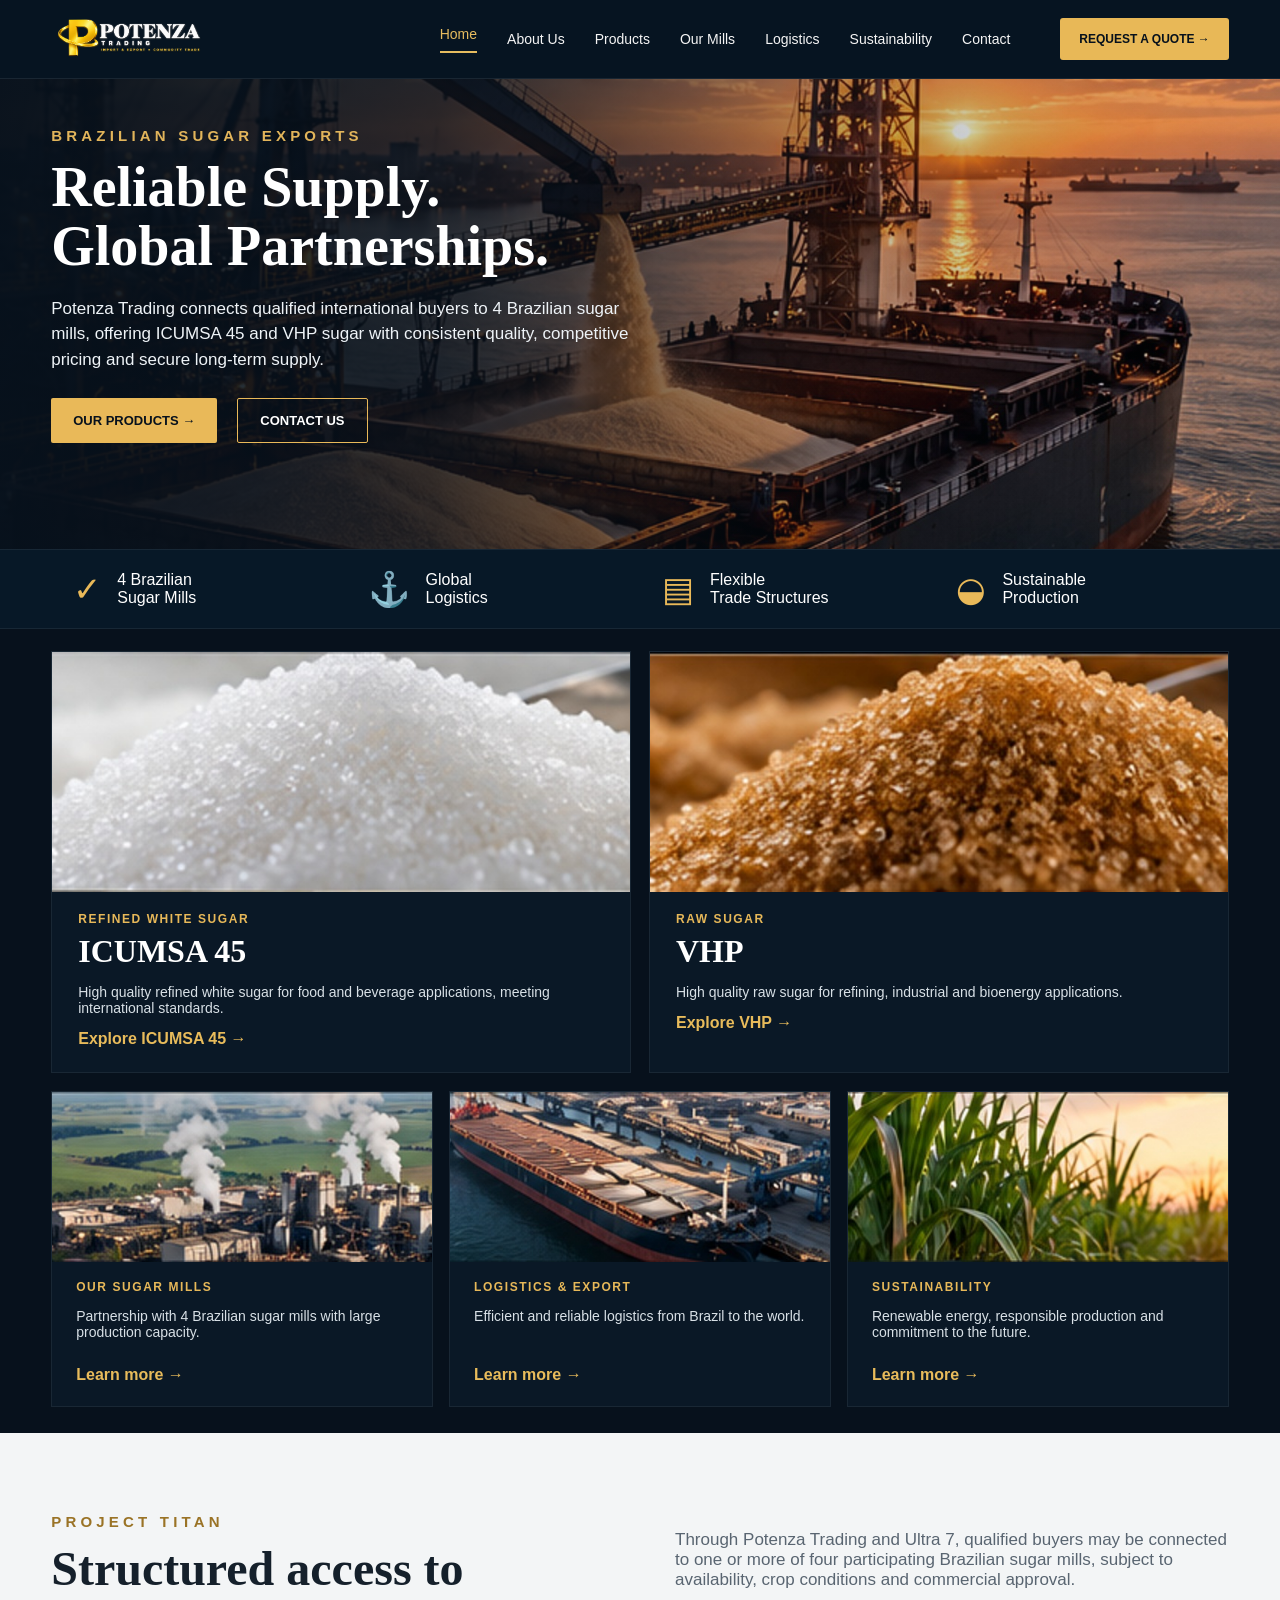
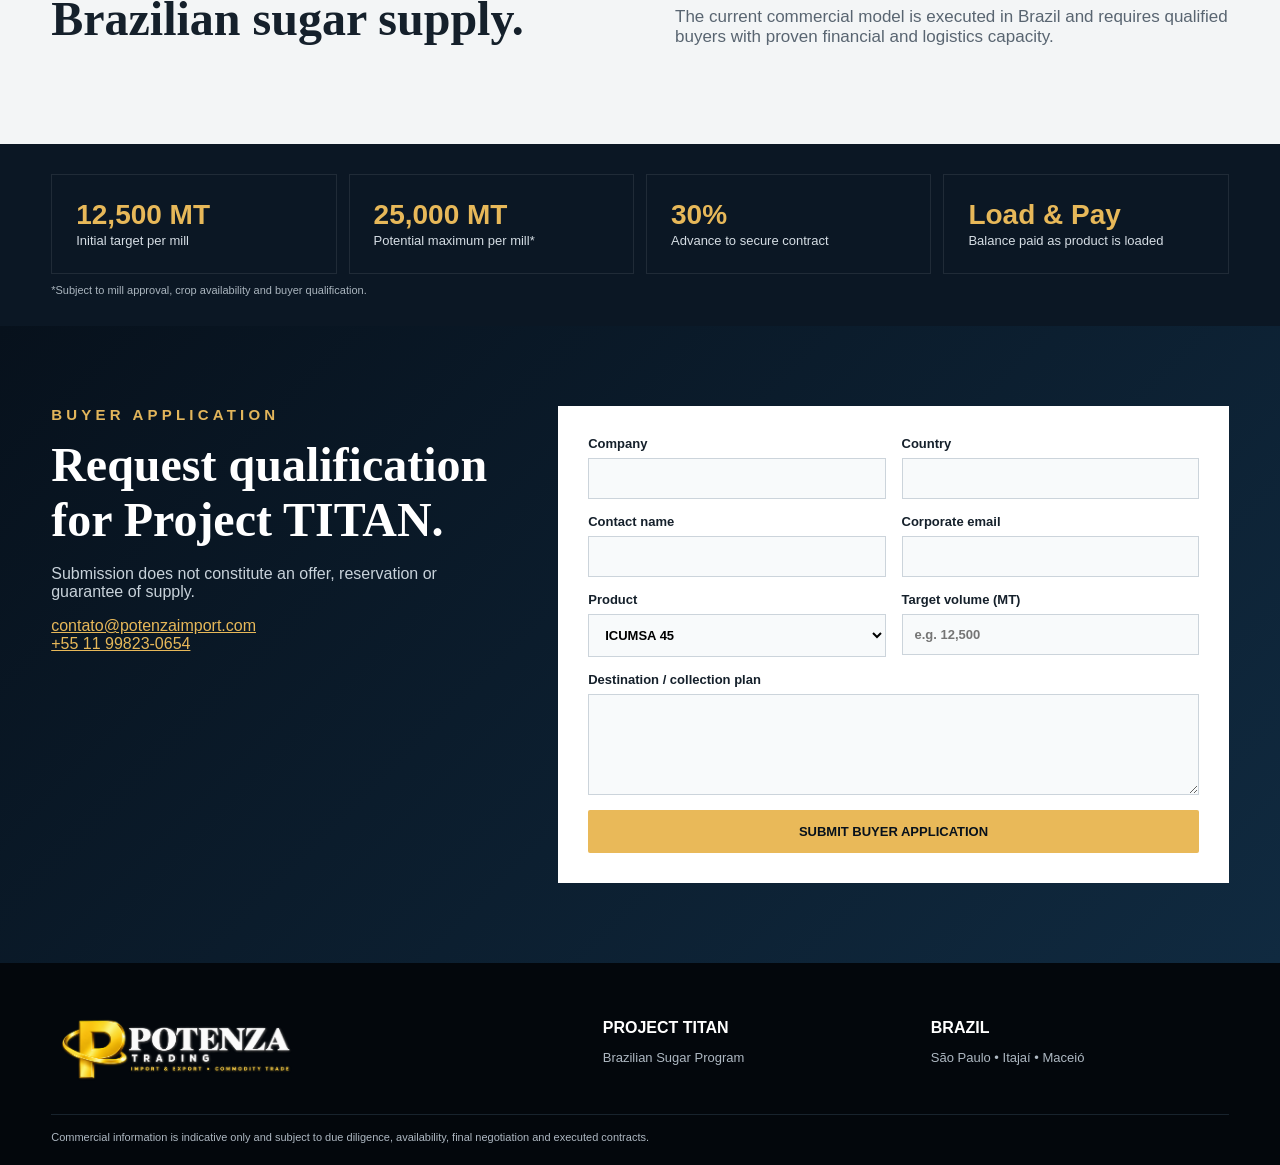
==== commit 4dab96de: "atualização TITAN V8.3 homepage final" ====
--- a/index.html
+++ b/index.html
@@ -4,152 +4,146 @@
 <meta charset="utf-8">
 <meta name="viewport" content="width=device-width,initial-scale=1">
 <title>Potenza Trading | Project TITAN</title>
-<meta name="description" content="Project TITAN connects qualified international buyers with four Brazilian sugar mills through Potenza Trading and Ultra 7.">
+<meta name="description" content="Potenza Trading connects qualified international buyers to four Brazilian sugar mills offering ICUMSA 45 and VHP sugar through Project TITAN.">
 <link rel="canonical" href="https://potenzaimport.com/">
 <link rel="stylesheet" href="style.css">
 <meta name="theme-color" content="#07111c">
 </head>
 <body>
-<header class="site-header">
-  <div class="container nav-wrap">
-    <a class="brand" href="#home"><img src="assets-v8/potenza-logo-premium.png" alt="Potenza Trading"></a>
+<header class="topbar">
+  <div class="container navwrap">
+    <a class="brand" href="#home">
+      <img src="assets-v8/potenza-logo-premium.png" alt="Potenza Trading">
+    </a>
     <button class="menu-toggle" aria-label="Open menu">☰</button>
-    <nav class="nav-links">
-      <a href="#program">Program</a>
+    <nav class="nav">
+      <a class="active" href="#home">Home</a>
+      <a href="#about">About Us</a>
       <a href="#products">Products</a>
       <a href="#mills">Our Mills</a>
       <a href="#logistics">Logistics</a>
-      <a href="#requirements">Requirements</a>
-      <a class="nav-cta" href="#contact">Buyer Application</a>
+      <a href="#sustainability">Sustainability</a>
+      <a href="#contact">Contact</a>
     </nav>
+    <a class="quote-btn" href="#contact">REQUEST A QUOTE →</a>
   </div>
 </header>
 
 <main>
 <section id="home" class="hero">
-  <div class="container hero-layout">
-    <div class="hero-copy reveal">
-      <div class="kicker">BRAZILIAN SUGAR EXPORTS</div>
-      <h1>Reliable supply. Global partnerships.</h1>
-      <p class="hero-lead">Potenza Trading connects qualified international buyers to <strong>4 Brazilian sugar mills</strong>, offering ICUMSA 45 and VHP sugar through a structured Brazil-based commercial model.</p>
+  <div class="hero-bg"></div>
+  <div class="container hero-content">
+    <div class="hero-copy">
+      <div class="eyebrow">BRAZILIAN SUGAR EXPORTS</div>
+      <h1>Reliable Supply.<br>Global Partnerships.</h1>
+      <p>Potenza Trading connects qualified international buyers to 4 Brazilian sugar mills, offering ICUMSA 45 and VHP sugar with consistent quality, competitive pricing and secure long-term supply.</p>
       <div class="hero-actions">
-        <a class="btn gold" href="#products">Our Products</a>
-        <a class="btn outline" href="#contact">Contact Us</a>
+        <a class="btn gold" href="#products">OUR PRODUCTS →</a>
+        <a class="btn dark-outline" href="#contact">CONTACT US</a>
       </div>
-    </div>
-    <div class="hero-image reveal delay-1"></div>
-  </div>
-
-  <div class="hero-strip">
-    <div class="container strip-grid">
-      <div><strong>4 Brazilian Sugar Mills</strong></div>
-      <div><strong>Global Logistics</strong></div>
-      <div><strong>30% Contract Advance</strong></div>
-      <div><strong>Load & Pay</strong></div>
     </div>
   </div>
 </section>
 
-<section id="program" class="section section-light">
-  <div class="container two-col">
-    <div class="reveal">
-      <div class="eyebrow dark">PROJECT TITAN</div>
-      <h2>Direct access to Brazilian sugar supply.</h2>
-      <p>Through Potenza Trading and Ultra 7, qualified buyers may be connected to one or more of four participating Brazilian sugar mills, subject to availability, capacity and commercial approval.</p>
-      <p>The current model is executed in Brazil and is designed for qualified commercial buyers with proven financial and logistical capacity.</p>
-    </div>
-    <div class="premium-card reveal delay-1">
-      <h3>Commercial structure</h3>
-      <ul>
-        <li><b>12,500 MT</b><span>Initial target per mill</span></li>
-        <li><b>Up to 25,000 MT</b><span>Potential volume per mill, subject to approval</span></li>
-        <li><b>30% advance</b><span>Paid after contract execution to secure the agreement</span></li>
-        <li><b>Load & Pay</b><span>Remaining balance paid as the product is loaded</span></li>
-      </ul>
-    </div>
+<section class="feature-strip">
+  <div class="container feature-grid">
+    <div class="feature"><div class="icon">✓</div><span>4 Brazilian<br>Sugar Mills</span></div>
+    <div class="feature"><div class="icon">⚓</div><span>Global<br>Logistics</span></div>
+    <div class="feature"><div class="icon">▤</div><span>Flexible<br>Trade Structures</span></div>
+    <div class="feature"><div class="icon">◒</div><span>Sustainable<br>Production</span></div>
   </div>
 </section>
 
-<section id="products" class="section section-dark">
+<section id="products" class="products-section">
   <div class="container">
-    <div class="section-heading reveal">
-      <div class="eyebrow">PRODUCTS</div>
-      <h2>Brazilian sugar for international markets.</h2>
-    </div>
     <div class="product-grid">
-      <article class="product-card reveal">
-        <div class="product-photo ic45"></div>
-        <div class="product-body">
-          <span>REFINED WHITE SUGAR</span>
-          <h3>ICUMSA 45</h3>
-          <p>High-purity refined white sugar for food, beverage and industrial applications.</p>
+      <article class="product-card">
+        <div class="product-image ic45"></div>
+        <div class="product-copy">
+          <div class="small-label">REFINED WHITE SUGAR</div>
+          <h2>ICUMSA 45</h2>
+          <p>High quality refined white sugar for food and beverage applications, meeting international standards.</p>
           <a href="ic45.html">Explore ICUMSA 45 →</a>
         </div>
       </article>
-      <article class="product-card reveal delay-1">
-        <div class="product-photo vhp"></div>
-        <div class="product-body">
-          <span>RAW SUGAR</span>
-          <h3>VHP Sugar</h3>
-          <p>Raw brown sugar for refining, industrial processing and large-volume supply chains.</p>
-          <a href="vhp.html">Explore VHP Sugar →</a>
+
+      <article class="product-card">
+        <div class="product-image vhp"></div>
+        <div class="product-copy">
+          <div class="small-label">RAW SUGAR</div>
+          <h2>VHP</h2>
+          <p>High quality raw sugar for refining, industrial and bioenergy applications.</p>
+          <a href="vhp.html">Explore VHP →</a>
         </div>
       </article>
     </div>
   </div>
 </section>
 
-<section id="mills" class="visual-section mills">
-  <div class="overlay"></div>
-  <div class="container visual-copy reveal">
-    <div class="eyebrow">OUR SUGAR MILLS</div>
-    <h2>Four Brazilian sugar mills. One structured commercial program.</h2>
-    <p>Mill allocation and volume remain subject to crop availability, operational capacity and final commercial approval.</p>
+<section class="story-section">
+  <div class="container story-grid">
+    <article id="mills" class="story-card">
+      <div class="story-image mills"></div>
+      <div class="story-copy">
+        <div class="small-label">OUR SUGAR MILLS</div>
+        <p>Partnership with 4 Brazilian sugar mills with large production capacity.</p>
+        <a href="#about">Learn more →</a>
+      </div>
+    </article>
+
+    <article id="logistics" class="story-card">
+      <div class="story-image logistics"></div>
+      <div class="story-copy">
+        <div class="small-label">LOGISTICS & EXPORT</div>
+        <p>Efficient and reliable logistics from Brazil to the world.</p>
+        <a href="#contact">Learn more →</a>
+      </div>
+    </article>
+
+    <article id="sustainability" class="story-card">
+      <div class="story-image cane"></div>
+      <div class="story-copy">
+        <div class="small-label">SUSTAINABILITY</div>
+        <p>Renewable energy, responsible production and commitment to the future.</p>
+        <a href="#about">Learn more →</a>
+      </div>
+    </article>
   </div>
 </section>
 
-<section id="logistics" class="visual-section logistics">
-  <div class="overlay"></div>
-  <div class="container visual-copy reveal">
-    <div class="eyebrow">LOGISTICS & COLLECTION</div>
-    <h2>Collection in Brazil. Export-ready execution.</h2>
-    <p>Buyers must demonstrate the legal and operational structure required for collection, inland transport and onward logistics in Brazil.</p>
-  </div>
-</section>
-
-<section class="visual-section cane">
-  <div class="overlay"></div>
-  <div class="container visual-copy reveal">
-    <div class="eyebrow">BRAZILIAN ORIGIN</div>
-    <h2>From production to international trade.</h2>
-    <p>Project TITAN combines Brazilian production access with buyer qualification, commercial discipline and logistics readiness.</p>
-  </div>
-</section>
-
-<section id="requirements" class="section section-light">
-  <div class="container">
-    <div class="section-heading reveal">
-      <div class="eyebrow dark">BUYER REQUIREMENTS</div>
-      <h2>Designed for qualified buyers only.</h2>
+<section id="about" class="about-section">
+  <div class="container about-grid">
+    <div>
+      <div class="eyebrow dark">PROJECT TITAN</div>
+      <h2>Structured access to Brazilian sugar supply.</h2>
     </div>
-    <div class="requirements-grid">
-      <div class="requirement"><strong>Funds in Brazil</strong><span>Legal proof that required funds are present and available in Brazil.</span></div>
-      <div class="requirement"><strong>Corporate Documentation</strong><span>Complete company identification and compliance documentation.</span></div>
-      <div class="requirement"><strong>Logistics Capacity</strong><span>Infrastructure and partners able to collect and transport the product.</span></div>
-      <div class="requirement"><strong>Commercial Readiness</strong><span>Clear product, volume, destination and execution timeline.</span></div>
+    <div>
+      <p>Through Potenza Trading and Ultra 7, qualified buyers may be connected to one or more of four participating Brazilian sugar mills, subject to availability, crop conditions and commercial approval.</p>
+      <p>The current commercial model is executed in Brazil and requires qualified buyers with proven financial and logistics capacity.</p>
     </div>
   </div>
 </section>
 
-<section id="contact" class="section contact-section">
+<section class="commercial-section">
+  <div class="container commercial-grid">
+    <div><strong>12,500 MT</strong><span>Initial target per mill</span></div>
+    <div><strong>25,000 MT</strong><span>Potential maximum per mill*</span></div>
+    <div><strong>30%</strong><span>Advance to secure contract</span></div>
+    <div><strong>Load & Pay</strong><span>Balance paid as product is loaded</span></div>
+  </div>
+  <div class="container fine">*Subject to mill approval, crop availability and buyer qualification.</div>
+</section>
+
+<section id="contact" class="contact-section">
   <div class="container contact-grid">
-    <div class="reveal">
+    <div class="contact-copy">
       <div class="eyebrow">BUYER APPLICATION</div>
       <h2>Request qualification for Project TITAN.</h2>
       <p>Submission does not constitute an offer, reservation or guarantee of supply.</p>
       <p><a href="mailto:contato@potenzaimport.com">contato@potenzaimport.com</a><br><a href="tel:+5511998230654">+55 11 99823-0654</a></p>
     </div>
-    <form class="buyer-form reveal delay-1" action="thank-you.html" method="get">
+
+    <form class="buyer-form" action="thank-you.html" method="get">
       <div class="form-row">
         <label>Company<input required name="company"></label>
         <label>Country<input required name="country"></label>
@@ -163,7 +157,7 @@
         <label>Target volume (MT)<input name="volume" placeholder="e.g. 12,500"></label>
       </div>
       <label>Destination / collection plan<textarea rows="5" name="message"></textarea></label>
-      <button class="btn gold wide" type="submit">Submit Buyer Application</button>
+      <button class="btn gold full" type="submit">SUBMIT BUYER APPLICATION</button>
     </form>
   </div>
 </section>
@@ -177,6 +171,7 @@
   </div>
   <div class="container legal">Commercial information is indicative only and subject to due diligence, availability, final negotiation and executed contracts.</div>
 </footer>
+
 <script src="script.js"></script>
 </body>
-</html>+</html>
--- a/style.css
+++ b/style.css
@@ -1 +1 @@
-*{box-sizing:border-box}html{scroll-behavior:smooth}body{margin:0;font-family:Arial,Helvetica,sans-serif;background:#07111c;color:#14202d;line-height:1.6}.container{width:min(1180px,92%);margin:auto}.site-header{position:fixed;top:0;left:0;right:0;z-index:100;background:rgba(4,12,20,.92);backdrop-filter:blur(16px);border-bottom:1px solid #ffffff12}.nav-wrap{height:82px;display:flex;align-items:center;justify-content:space-between}.brand img{height:55px}.nav-links{display:flex;gap:25px;align-items:center}.nav-links a{color:#e8edf2;text-decoration:none;font-size:13px}.nav-cta{padding:10px 14px;border:1px solid #d8ad55;border-radius:5px}.menu-toggle{display:none;background:none;border:0;color:#fff;font-size:26px}.hero{padding:150px 0 0;background:#07111c;color:#fff}.hero-layout{display:grid;grid-template-columns:.95fr 1.05fr;gap:50px;align-items:center;min-height:580px}.hero h1{font-family:Georgia,serif;font-size:clamp(52px,6.8vw,92px);line-height:.98;margin:0 0 25px;letter-spacing:-.045em}.hero-lead{font-size:20px;color:#d5dde5;max-width:690px}.kicker,.eyebrow{font-size:11px;letter-spacing:.24em;color:#e5bd62;font-weight:900;margin-bottom:16px}.hero-actions{display:flex;gap:14px;flex-wrap:wrap;margin-top:30px}.btn{display:inline-flex;align-items:center;justify-content:center;text-decoration:none;padding:14px 22px;border-radius:4px;font-weight:900;border:1px solid transparent}.gold{background:linear-gradient(135deg,#efcf78,#b9872e);color:#07111c}.outline{border-color:#d0a955;color:#fff}.hero-image{height:500px;background:linear-gradient(90deg,#07111c12,#07111c00),url('assets-v8/images/hero-export.jpg') center/cover no-repeat;border:1px solid #ffffff12}.hero-strip{border-top:1px solid #ffffff11;border-bottom:1px solid #ffffff11;background:#0a1724}.strip-grid{display:grid;grid-template-columns:repeat(4,1fr);padding:19px 0;text-align:center}.strip-grid div{border-right:1px solid #ffffff0d}.strip-grid strong{font-size:12px;color:#d9e0e6}.section{padding:100px 0}.section-light{background:#f4f6f8}.section-dark{background:#0c1825;color:#fff}.two-col{display:grid;grid-template-columns:1fr 1fr;gap:70px;align-items:center}.eyebrow.dark{color:#8e6b27}h2{font-family:Georgia,serif;font-size:clamp(38px,5vw,64px);line-height:1.05;margin:0 0 24px}.section p{font-size:17px;color:#586470}.section-dark p,.visual-section p,.contact-section p{color:#c5cfd7}.premium-card{background:#fff;padding:38px;border:1px solid #dae1e6;box-shadow:0 24px 60px #07111c16}.premium-card h3{font-size:25px;margin-top:0}.premium-card ul{list-style:none;padding:0;margin:0}.premium-card li{padding:15px 0;border-bottom:1px solid #e6eaee}.premium-card b{display:block;font-size:20px}.premium-card span{font-size:13px;color:#65717d}.section-heading{max-width:760px;margin-bottom:45px}.product-grid{display:grid;grid-template-columns:1fr 1fr;gap:24px}.product-card{background:#132231;border:1px solid #ffffff12;overflow:hidden}.product-photo{height:330px;background-size:cover;background-position:center}.product-photo.ic45{background-image:url('assets-v8/images/ic45-product.jpg')}.product-photo.vhp{background-image:url('assets-v8/images/vhp-product.jpg')}.product-body{padding:30px}.product-body span{font-size:11px;letter-spacing:.14em;color:#e5bd62;font-weight:900}.product-body h3{font-size:32px;margin:8px 0}.product-body p{font-size:15px}.product-body a{color:#e5bd62;text-decoration:none;font-weight:900}.visual-section{position:relative;min-height:500px;color:#fff;display:flex;align-items:center;background-position:center;background-size:cover}.visual-section.mills{background-image:url('assets-v8/images/sugar-mill.jpg')}.visual-section.logistics{background-image:url('assets-v8/images/logistics-port.jpg')}.visual-section.cane{background-image:url('assets-v8/images/sugar-cane.jpg')}.visual-section .overlay{position:absolute;inset:0;background:linear-gradient(90deg,#07111ce6,#07111c6b)}.visual-copy{position:relative;z-index:2;max-width:760px}.visual-copy p{max-width:680px}.requirements-grid{display:grid;grid-template-columns:repeat(4,1fr);gap:16px}.requirement{background:#fff;padding:26px;border-top:3px solid #ba8e35}.requirement strong{display:block;font-size:18px;margin-bottom:9px}.requirement span{font-size:14px;color:#66727d}.contact-section{background:linear-gradient(135deg,#07111c,#102a40);color:#fff}.contact-grid{display:grid;grid-template-columns:.8fr 1.2fr;gap:60px}.contact-section a{color:#e5bd62}.buyer-form{background:#fff;padding:34px;color:#14202d}.form-row{display:grid;grid-template-columns:1fr 1fr;gap:16px}label{display:flex;flex-direction:column;font-size:13px;font-weight:800;margin-bottom:15px}input,select,textarea{margin-top:7px;padding:13px;border:1px solid #ccd4dc;background:#f8fafb;font:inherit}.wide{width:100%;border:0}.footer{background:#03070c;color:#adb7c1;padding:50px 0 25px}.footer-grid{display:grid;grid-template-columns:1.3fr .85fr .85fr;gap:30px;align-items:center}.footer img{width:260px;max-width:100%}.footer strong{color:#fff}.footer p{font-size:13px}.legal{border-top:1px solid #17232e;margin-top:28px;padding-top:18px;font-size:11px}.reveal{opacity:0;transform:translateY(24px);transition:.7s ease}.reveal.visible{opacity:1;transform:none}.delay-1{transition-delay:.12s}@media(max-width:950px){.nav-links{display:none;position:absolute;top:82px;left:0;right:0;background:#07111c;padding:24px;flex-direction:column;align-items:flex-start}.nav-links.open{display:flex}.menu-toggle{display:block}.hero-layout,.two-col,.contact-grid{grid-template-columns:1fr}.hero-image{height:390px}.product-grid{grid-template-columns:1fr}.requirements-grid{grid-template-columns:1fr 1fr}.strip-grid{grid-template-columns:1fr 1fr}}@media(max-width:620px){.hero{padding-top:120px}.hero h1{font-size:54px}.hero-image{height:300px}.requirements-grid,.form-row,.strip-grid,.footer-grid{grid-template-columns:1fr}.section{padding:72px 0}}+*{box-sizing:border-box}html{scroll-behavior:smooth}body{margin:0;font-family:Arial,Helvetica,sans-serif;background:#07111c;color:#fff}.container{width:min(1420px,92%);margin:auto}.topbar{position:sticky;top:0;z-index:100;background:#061421;border-bottom:1px solid #ffffff13}.navwrap{height:78px;display:flex;align-items:center;gap:34px}.brand img{height:52px;width:auto}.nav{display:flex;gap:30px;align-items:center;margin-left:auto}.nav a{color:#f5f5f5;text-decoration:none;font-size:14px}.nav a.active{color:#e6bc5f;border-bottom:2px solid #e6bc5f;padding-bottom:9px}.quote-btn{margin-left:16px;background:#e8b857;color:#07111c;text-decoration:none;padding:14px 19px;border-radius:3px;font-size:12px;font-weight:900}.menu-toggle{display:none;background:none;border:0;color:#fff;font-size:26px}.hero{position:relative;min-height:470px;background:#07111c;overflow:hidden}.hero-bg{position:absolute;inset:0;background:linear-gradient(90deg,#07111cf7 0%,#07111ccd 34%,#07111c45 64%,#07111c0d 100%),url('assets-v8/images/hero-export.jpg') center/cover no-repeat}.hero-content{position:relative;z-index:2;padding:48px 0 35px}.hero-copy{max-width:650px}.eyebrow{font-size:15px;letter-spacing:.28em;color:#e2b55b;font-weight:900;margin-bottom:14px}.eyebrow.dark{color:#9a7326}.hero h1{font-family:Georgia,serif;font-size:56px;line-height:1.05;margin:0 0 20px}.hero p{font-size:17px;line-height:1.5;color:#eef3f7;max-width:610px}.hero-actions{display:flex;gap:20px;margin-top:26px}.btn{display:inline-flex;align-items:center;justify-content:center;text-decoration:none;font-weight:900;font-size:13px;padding:14px 22px;border-radius:2px}.gold{background:#e9b959;color:#07111c}.dark-outline{border:1px solid #e9b959;color:#fff;background:transparent}.feature-strip{background:#071827;border-top:1px solid #ffffff10;border-bottom:1px solid #ffffff10}.feature-grid{display:grid;grid-template-columns:repeat(4,1fr);padding:19px 0}.feature{display:flex;align-items:center;gap:16px;padding:0 22px}.icon{font-size:34px;color:#e9b959}.feature span{font-size:16px;line-height:1.1}.products-section{padding:22px 0 10px;background:#07111c}.product-grid{display:grid;grid-template-columns:1fr 1fr;gap:18px}.product-card{background:#0a1826;border:1px solid #ffffff10}.product-image{height:240px;background-size:cover;background-position:center}.product-image.ic45{background-image:url('assets-v8/images/ic45-product.jpg')}.product-image.vhp{background-image:url('assets-v8/images/vhp-product.jpg')}.product-copy{padding:20px 26px 24px}.small-label{font-size:12px;color:#e7b859;letter-spacing:.13em;font-weight:900;margin-bottom:7px}.product-copy h2{font-family:Georgia,serif;font-size:32px;margin:0 0 8px}.product-copy p{color:#d8e0e6;font-size:14px;max-width:610px}.product-copy a,.story-copy a{color:#e8bb5b;text-decoration:none;font-weight:900}.story-section{padding:8px 0 26px;background:#07111c}.story-grid{display:grid;grid-template-columns:repeat(3,1fr);gap:16px}.story-card{background:#0a1826;border:1px solid #ffffff10}.story-image{height:170px;background-size:cover;background-position:center}.story-image.mills{background-image:url('assets-v8/images/sugar-mill.jpg')}.story-image.logistics{background-image:url('assets-v8/images/logistics-port.jpg')}.story-image.cane{background-image:url('assets-v8/images/sugar-cane.jpg')}.story-copy{padding:18px 24px 22px}.story-copy p{color:#d8e0e6;font-size:14px;min-height:44px}.about-section{background:#f3f5f6;color:#15202b;padding:80px 0}.about-grid{display:grid;grid-template-columns:1fr 1fr;gap:70px;align-items:start}.about-grid h2{font-family:Georgia,serif;font-size:48px;line-height:1.05;margin:0}.about-grid p{font-size:17px;color:#596571}.commercial-section{background:#0b1724;padding:30px 0;color:#fff}.commercial-grid{display:grid;grid-template-columns:repeat(4,1fr);gap:12px}.commercial-grid div{border:1px solid #ffffff16;padding:24px}.commercial-grid strong{display:block;font-size:28px;color:#e7b859}.commercial-grid span{font-size:13px;color:#d5dde4}.fine{font-size:11px;color:#aab5be;padding-top:10px}.contact-section{background:linear-gradient(135deg,#07111c,#102a40);padding:80px 0}.contact-grid{display:grid;grid-template-columns:.8fr 1.2fr;gap:60px}.contact-copy h2{font-family:Georgia,serif;font-size:48px;margin:0 0 18px}.contact-copy p{color:#c8d2da}.contact-copy a{color:#e7b859}.buyer-form{background:#fff;color:#15202b;padding:30px}.form-row{display:grid;grid-template-columns:1fr 1fr;gap:16px}label{display:flex;flex-direction:column;font-size:13px;font-weight:800;margin-bottom:15px}input,select,textarea{margin-top:7px;padding:12px;border:1px solid #ccd4db;background:#f8fafb;font:inherit}.full{width:100%;border:0}.footer{background:#03070c;color:#aeb8c2;padding:44px 0 22px}.footer-grid{display:grid;grid-template-columns:1.4fr .8fr .8fr;gap:30px;align-items:center}.footer img{width:250px;max-width:100%}.footer strong{color:#fff}.footer p{font-size:13px}.legal{border-top:1px solid #18232d;margin-top:24px;padding-top:16px;font-size:11px}@media(max-width:1050px){.nav{display:none;position:absolute;top:78px;left:0;right:0;background:#061421;padding:20px;flex-direction:column;align-items:flex-start}.nav.open{display:flex}.menu-toggle{display:block;margin-left:auto}.quote-btn{display:none}.hero h1{font-size:48px}.feature-grid{grid-template-columns:1fr 1fr}.story-grid{grid-template-columns:1fr}.product-grid{grid-template-columns:1fr}.about-grid,.contact-grid{grid-template-columns:1fr}.commercial-grid{grid-template-columns:1fr 1fr}}@media(max-width:620px){.hero h1{font-size:40px}.feature-grid,.commercial-grid,.form-row,.footer-grid{grid-template-columns:1fr}.feature{padding:12px 0}.container{width:min(94%,1420px)}}
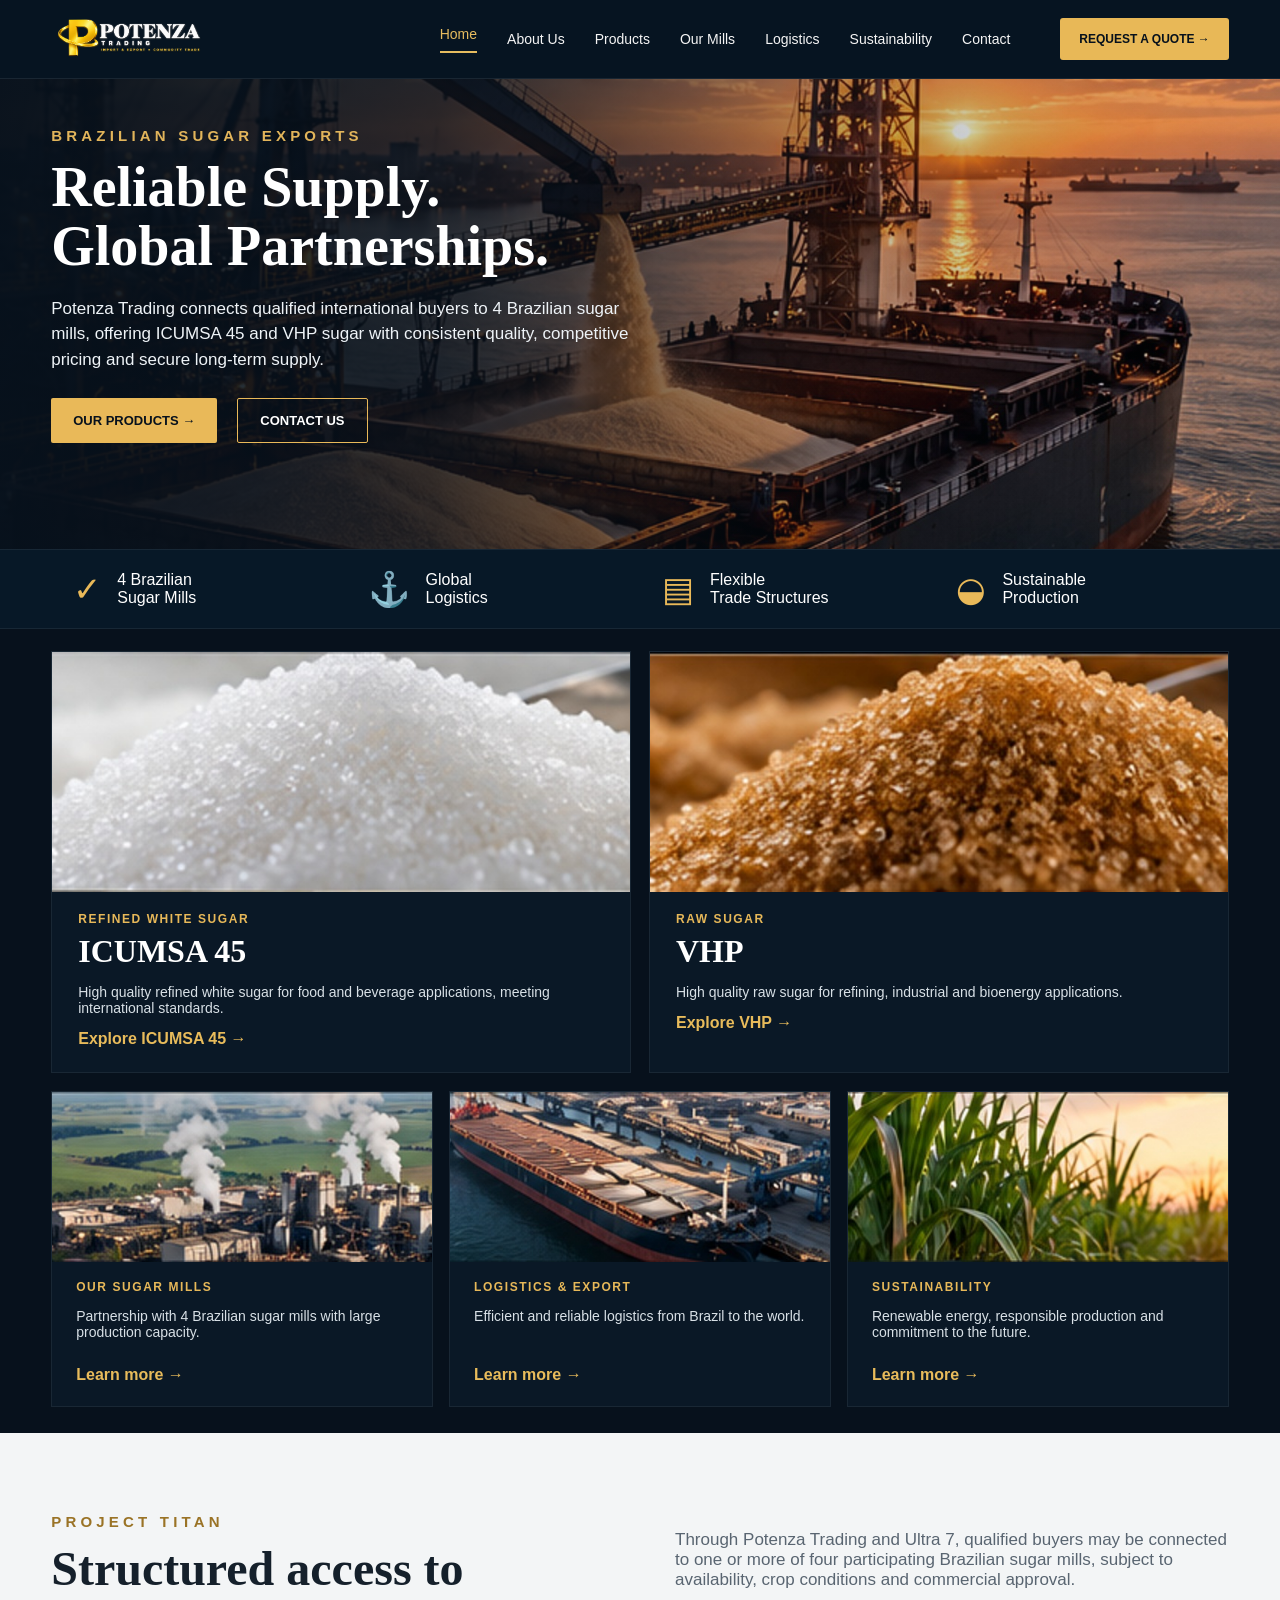
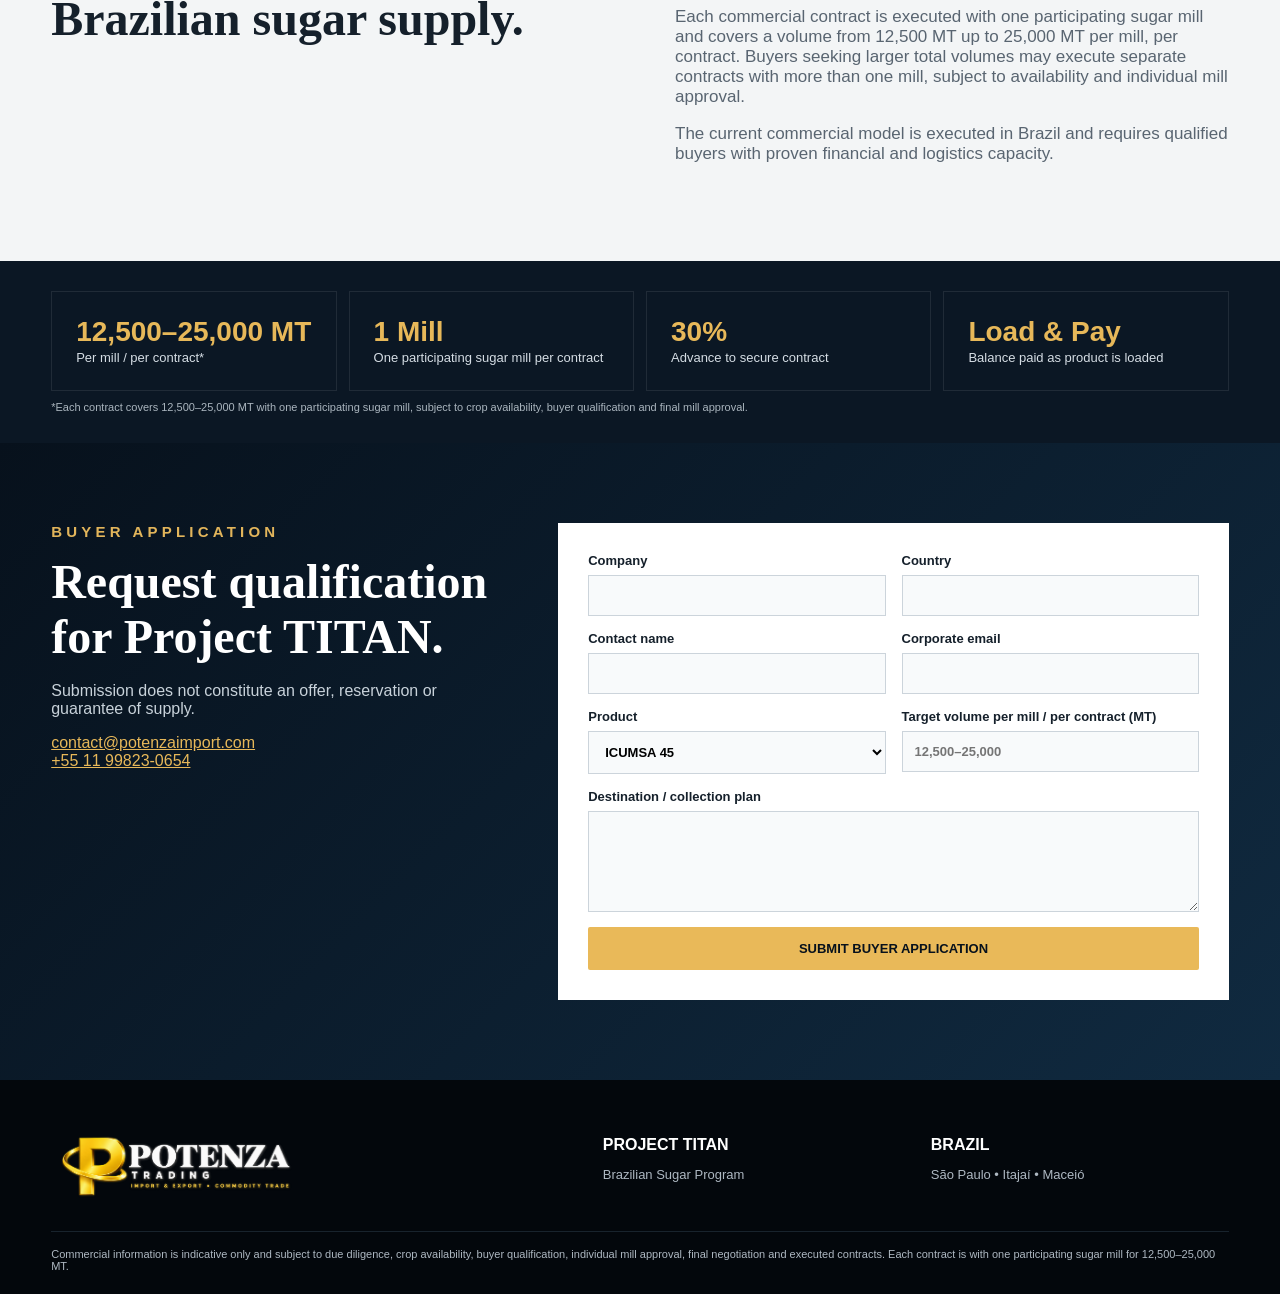
==== commit 7ce0d440: "TITAN V8.4 - contact email and volume per mill" ====
--- a/index.html
+++ b/index.html
@@ -119,6 +119,7 @@
     </div>
     <div>
       <p>Through Potenza Trading and Ultra 7, qualified buyers may be connected to one or more of four participating Brazilian sugar mills, subject to availability, crop conditions and commercial approval.</p>
+      <p>Each commercial contract is executed with one participating sugar mill and covers a volume from 12,500 MT up to 25,000 MT per mill, per contract. Buyers seeking larger total volumes may execute separate contracts with more than one mill, subject to availability and individual mill approval.</p>
       <p>The current commercial model is executed in Brazil and requires qualified buyers with proven financial and logistics capacity.</p>
     </div>
   </div>
@@ -126,12 +127,12 @@
 
 <section class="commercial-section">
   <div class="container commercial-grid">
-    <div><strong>12,500 MT</strong><span>Initial target per mill</span></div>
-    <div><strong>25,000 MT</strong><span>Potential maximum per mill*</span></div>
+    <div><strong>12,500–25,000 MT</strong><span>Per mill / per contract*</span></div>
+    <div><strong>1 Mill</strong><span>One participating sugar mill per contract</span></div>
     <div><strong>30%</strong><span>Advance to secure contract</span></div>
     <div><strong>Load & Pay</strong><span>Balance paid as product is loaded</span></div>
   </div>
-  <div class="container fine">*Subject to mill approval, crop availability and buyer qualification.</div>
+  <div class="container fine">*Each contract covers 12,500–25,000 MT with one participating sugar mill, subject to crop availability, buyer qualification and final mill approval.</div>
 </section>
 
 <section id="contact" class="contact-section">
@@ -140,7 +141,7 @@
       <div class="eyebrow">BUYER APPLICATION</div>
       <h2>Request qualification for Project TITAN.</h2>
       <p>Submission does not constitute an offer, reservation or guarantee of supply.</p>
-      <p><a href="mailto:contato@potenzaimport.com">contato@potenzaimport.com</a><br><a href="tel:+5511998230654">+55 11 99823-0654</a></p>
+      <p><a href="mailto:contact@potenzaimport.com">contact@potenzaimport.com</a><br><a href="tel:+5511998230654">+55 11 99823-0654</a></p>
     </div>
 
     <form class="buyer-form" action="thank-you.html" method="get">
@@ -154,7 +155,7 @@
       </div>
       <div class="form-row">
         <label>Product<select name="product"><option>ICUMSA 45</option><option>VHP Sugar</option></select></label>
-        <label>Target volume (MT)<input name="volume" placeholder="e.g. 12,500"></label>
+        <label>Target volume per mill / per contract (MT)<input name="volume" placeholder="12,500–25,000"></label>
       </div>
       <label>Destination / collection plan<textarea rows="5" name="message"></textarea></label>
       <button class="btn gold full" type="submit">SUBMIT BUYER APPLICATION</button>
@@ -169,7 +170,7 @@
     <div><strong>PROJECT TITAN</strong><p>Brazilian Sugar Program</p></div>
     <div><strong>BRAZIL</strong><p>São Paulo • Itajaí • Maceió</p></div>
   </div>
-  <div class="container legal">Commercial information is indicative only and subject to due diligence, availability, final negotiation and executed contracts.</div>
+  <div class="container legal">Commercial information is indicative only and subject to due diligence, crop availability, buyer qualification, individual mill approval, final negotiation and executed contracts. Each contract is with one participating sugar mill for 12,500–25,000 MT.</div>
 </footer>
 
 <script src="script.js"></script>
